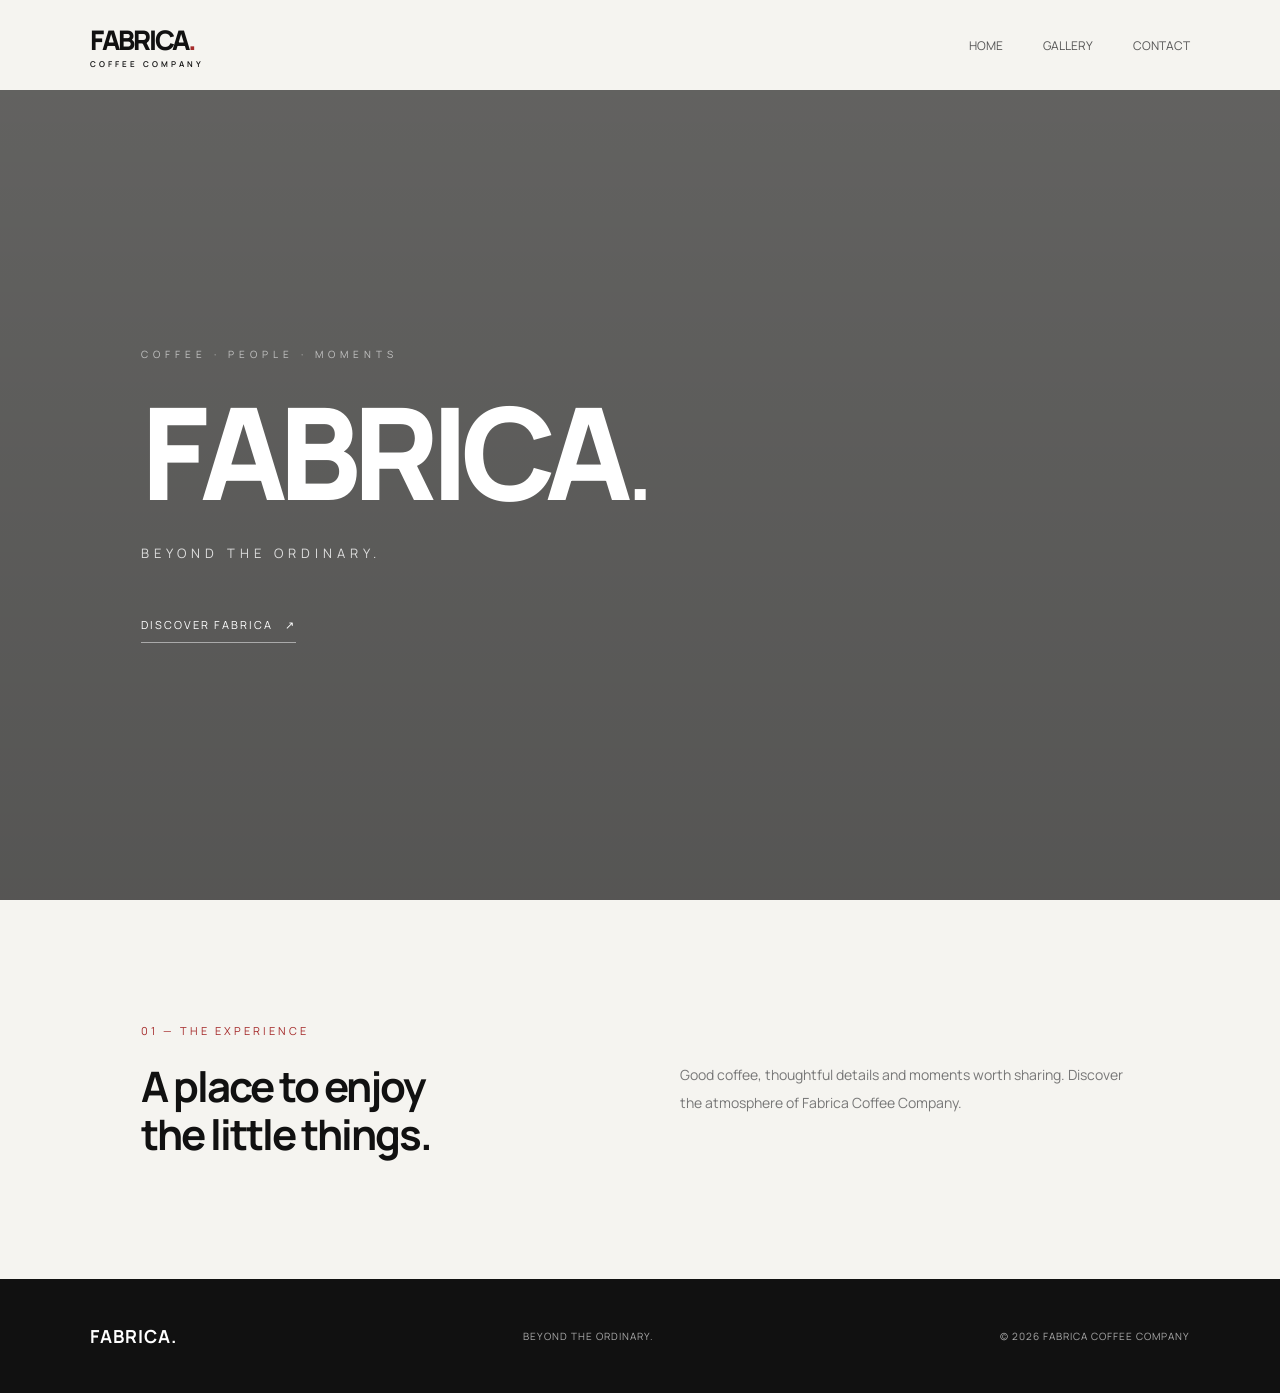
==== index.html @ 021b9669 "Fabrica website redesign" ====
<!DOCTYPE html>
<html lang="tr">
<head>
  <meta charset="UTF-8">
  <meta name="viewport" content="width=device-width, initial-scale=1.0">
  <meta name="description" content="Fabrica Coffee Company">
  <title>Fabrica Coffee Company</title>
  <link rel="preconnect" href="https://fonts.googleapis.com">
  <link href="https://fonts.googleapis.com/css2?family=Manrope:wght@400;500;600;700;800&display=swap" rel="stylesheet">

  <style>
    * { margin:0; padding:0; box-sizing:border-box; }
    html { scroll-behavior:smooth; }
    body {
      background:#f5f4f0;
      color:#111;
      font-family:'Manrope',sans-serif;
    }
    a { text-decoration:none; color:inherit; }

    header {
      height:90px;
      padding:0 7%;
      display:flex;
      align-items:center;
      justify-content:space-between;
      background:#f5f4f0;
    }
    .logo {
      font-size:27px;
      font-weight:800;
      letter-spacing:-2px;
    }
    .logo span { color:#a52b2b; }
    .logo small {
      display:block;
      font-size:8px;
      letter-spacing:3px;
      font-weight:600;
    }
    nav { display:flex; gap:40px; }
    nav a {
      font-size:12px;
      color:#555;
      transition:.3s;
    }
    nav a:hover { color:#a52b2b; }

    .hero {
      min-height:calc(100vh - 90px);
      position:relative;
      display:flex;
      align-items:center;
      padding:0 11%;
      color:white;
      background:
        linear-gradient(rgba(0,0,0,.60),rgba(0,0,0,.65)),
        url('images/hero.jpg') center/cover no-repeat;
    }
    .hero-content { max-width:800px; }
    .eyebrow {
      font-size:10px;
      letter-spacing:5px;
      color:#c4c4c4;
      margin-bottom:30px;
    }
    h1 {
      font-size:clamp(65px,10vw,130px);
      line-height:.95;
      letter-spacing:-8px;
      font-weight:800;
    }
    h1 span { font-weight:400; }
    .slogan {
      margin-top:32px;
      font-size:13px;
      letter-spacing:5px;
      color:#ddd;
    }
    .discover {
      display:inline-block;
      margin-top:55px;
      padding-bottom:10px;
      border-bottom:1px solid #aaa;
      font-size:11px;
      letter-spacing:2px;
      transition:.3s;
    }
    .discover:hover {
      color:#ccc;
      border-color:#a52b2b;
    }

    .intro {
      padding:120px 11%;
      display:grid;
      grid-template-columns:1fr 1fr;
      gap:80px;
      align-items:center;
    }
    .intro h2 {
      font-size:42px;
      letter-spacing:-2px;
      line-height:1.15;
    }
    .intro p {
      color:#777;
      font-size:14px;
      line-height:2;
    }
    .intro .number {
      color:#a52b2b;
      font-size:11px;
      letter-spacing:3px;
      margin-bottom:20px;
    }

    footer {
      padding:45px 7%;
      background:#111;
      color:#aaa;
      display:flex;
      justify-content:space-between;
      align-items:center;
      font-size:10px;
      letter-spacing:1px;
    }
    footer strong { color:white; font-size:18px; }

    @media(max-width:700px) {
      header { height:75px; padding:0 6%; }
      nav { gap:16px; }
      nav a { font-size:10px; }
      .logo { font-size:22px; }
      .hero {
        min-height:calc(100svh - 75px);
        padding:0 7%;
      }
      h1 { font-size:65px; letter-spacing:-5px; }
      .slogan { font-size:10px; letter-spacing:3px; }
      .intro {
        padding:80px 7%;
        grid-template-columns:1fr;
        gap:30px;
      }
      .intro h2 { font-size:34px; }
      footer { gap:20px; flex-wrap:wrap; }
    }
  </style>
</head>

<body>

<header>
  <a href="index.html" class="logo">
    FABRICA<span>.</span>
    <small>COFFEE COMPANY</small>
  </a>

  <nav>
    <a href="index.html">HOME</a>
    <a href="gallery.html">GALLERY</a>
    <a href="contact.html">CONTACT</a>
  </nav>
</header>

<main>
  <section class="hero">
    <div class="hero-content">
      <p class="eyebrow">COFFEE · PEOPLE · MOMENTS</p>

      <h1>
        FABRICA<span>.</span>
      </h1>

      <p class="slogan">BEYOND THE ORDINARY.</p>

      <a href="gallery.html" class="discover">
        DISCOVER FABRICA &nbsp; ↗
      </a>
    </div>
  </section>

  <section class="intro">
    <div>
      <p class="number">01 — THE EXPERIENCE</p>
      <h2>A place to enjoy<br>the little things.</h2>
    </div>

    <p>
      Good coffee, thoughtful details and moments worth sharing.
      Discover the atmosphere of Fabrica Coffee Company.
    </p>
  </section>
</main>

<footer>
  <strong>FABRICA.</strong>
  <span>BEYOND THE ORDINARY.</span>
  <span>© <span id="year"></span> FABRICA COFFEE COMPANY</span>
</footer>

<script>
  document.getElementById('year').textContent =
    new Date().getFullYear();
</script>

</body>
</html>
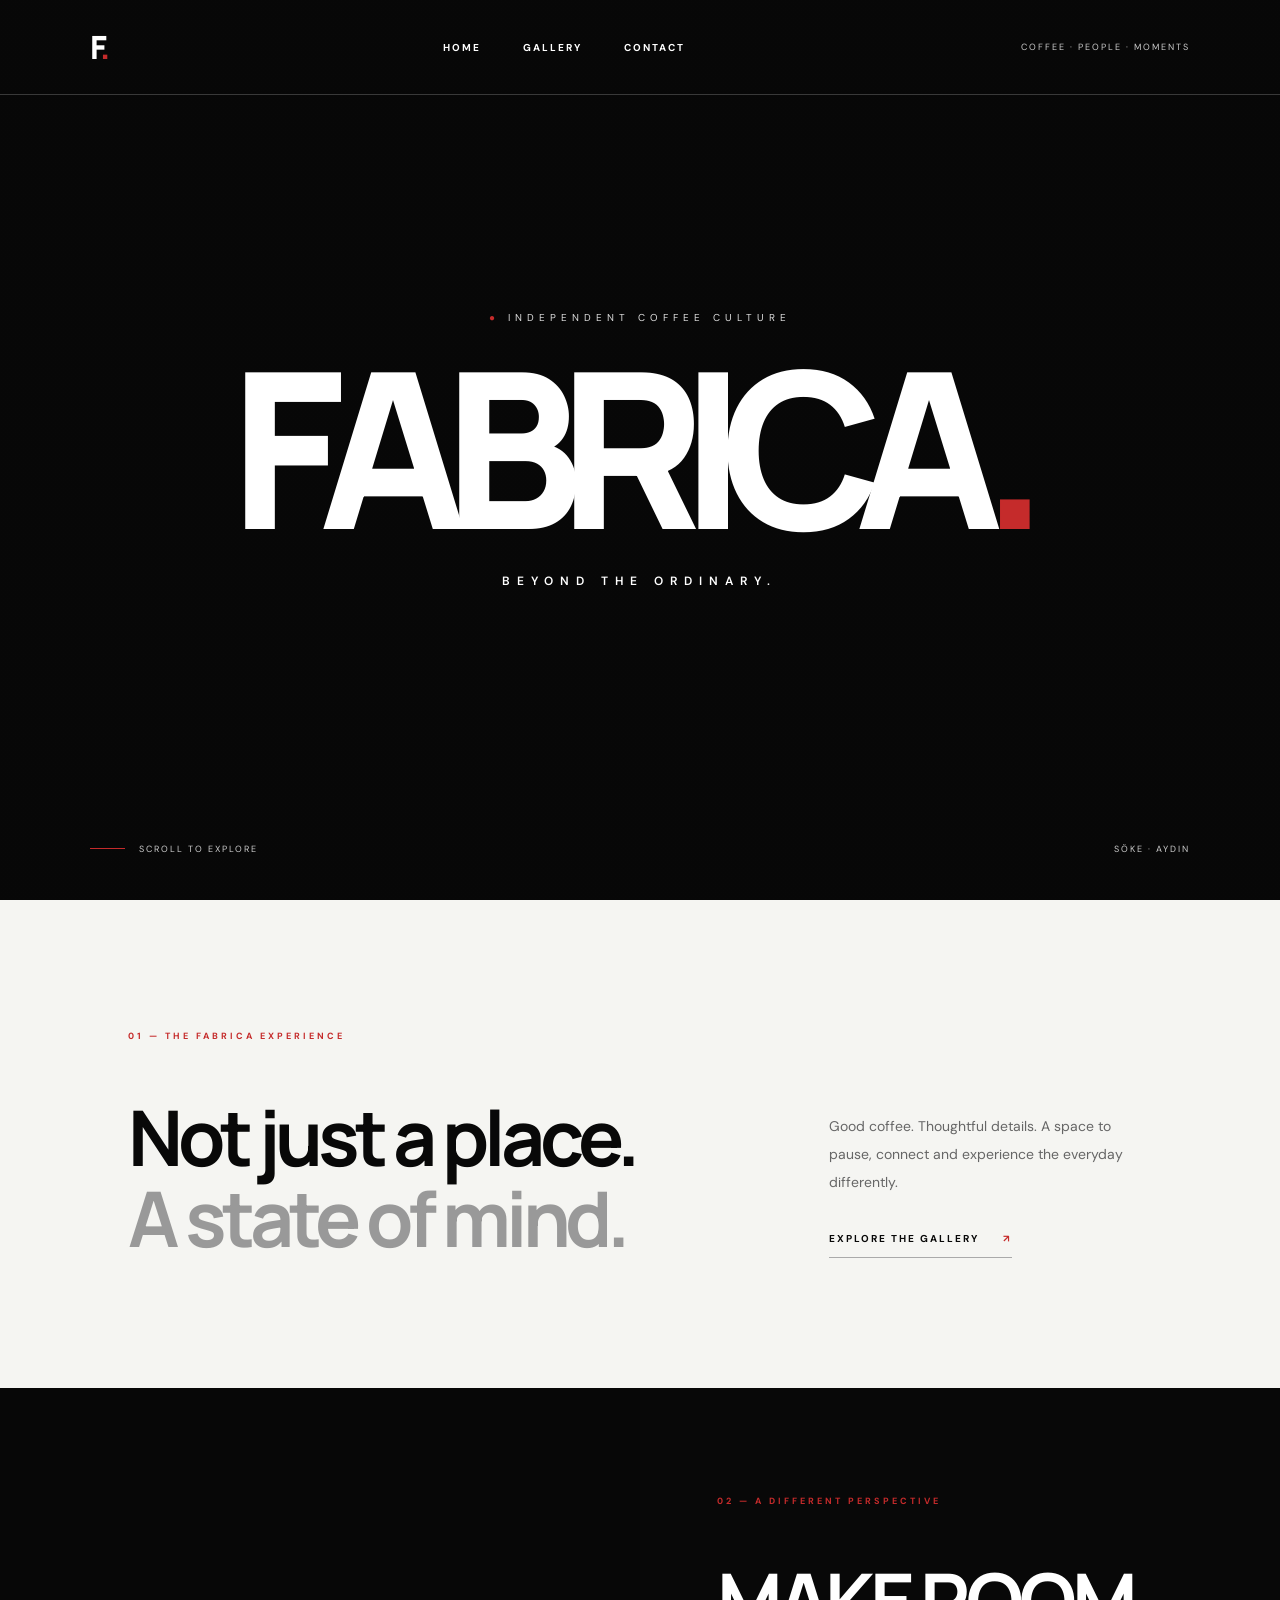
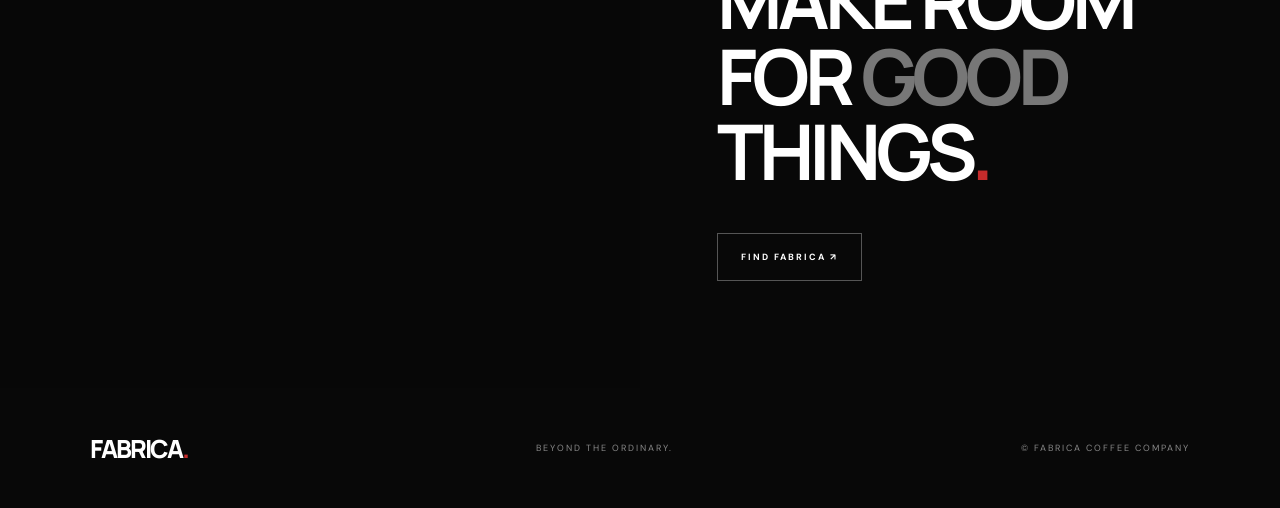
==== commit 8ebc9ffc: "yenilendi" ====
--- a/index.html
+++ b/index.html
@@ -2,209 +2,502 @@
 <!DOCTYPE html>
 <html lang="tr">
 <head>
-  <meta charset="UTF-8">
-  <meta name="viewport" content="width=device-width, initial-scale=1.0">
-  <meta name="description" content="Fabrica Coffee Company">
-  <title>Fabrica Coffee Company</title>
-  <link rel="preconnect" href="https://fonts.googleapis.com">
-  <link href="https://fonts.googleapis.com/css2?family=Manrope:wght@400;500;600;700;800&display=swap" rel="stylesheet">
-
-  <style>
-    * { margin:0; padding:0; box-sizing:border-box; }
-    html { scroll-behavior:smooth; }
-    body {
-      background:#f5f4f0;
-      color:#111;
-      font-family:'Manrope',sans-serif;
-    }
-    a { text-decoration:none; color:inherit; }
-
-    header {
-      height:90px;
-      padding:0 7%;
-      display:flex;
-      align-items:center;
-      justify-content:space-between;
-      background:#f5f4f0;
-    }
-    .logo {
-      font-size:27px;
-      font-weight:800;
-      letter-spacing:-2px;
-    }
-    .logo span { color:#a52b2b; }
-    .logo small {
-      display:block;
-      font-size:8px;
-      letter-spacing:3px;
-      font-weight:600;
-    }
-    nav { display:flex; gap:40px; }
-    nav a {
-      font-size:12px;
-      color:#555;
-      transition:.3s;
-    }
-    nav a:hover { color:#a52b2b; }
-
-    .hero {
-      min-height:calc(100vh - 90px);
-      position:relative;
-      display:flex;
-      align-items:center;
-      padding:0 11%;
-      color:white;
-      background:
-        linear-gradient(rgba(0,0,0,.60),rgba(0,0,0,.65)),
-        url('images/hero.jpg') center/cover no-repeat;
-    }
-    .hero-content { max-width:800px; }
-    .eyebrow {
-      font-size:10px;
-      letter-spacing:5px;
-      color:#c4c4c4;
-      margin-bottom:30px;
-    }
-    h1 {
-      font-size:clamp(65px,10vw,130px);
-      line-height:.95;
-      letter-spacing:-8px;
-      font-weight:800;
-    }
-    h1 span { font-weight:400; }
-    .slogan {
-      margin-top:32px;
-      font-size:13px;
-      letter-spacing:5px;
-      color:#ddd;
-    }
-    .discover {
-      display:inline-block;
-      margin-top:55px;
-      padding-bottom:10px;
-      border-bottom:1px solid #aaa;
-      font-size:11px;
-      letter-spacing:2px;
-      transition:.3s;
-    }
-    .discover:hover {
-      color:#ccc;
-      border-color:#a52b2b;
-    }
-
-    .intro {
-      padding:120px 11%;
-      display:grid;
-      grid-template-columns:1fr 1fr;
-      gap:80px;
-      align-items:center;
-    }
-    .intro h2 {
-      font-size:42px;
-      letter-spacing:-2px;
-      line-height:1.15;
-    }
-    .intro p {
-      color:#777;
-      font-size:14px;
-      line-height:2;
-    }
-    .intro .number {
-      color:#a52b2b;
-      font-size:11px;
-      letter-spacing:3px;
-      margin-bottom:20px;
-    }
-
-    footer {
-      padding:45px 7%;
-      background:#111;
-      color:#aaa;
-      display:flex;
-      justify-content:space-between;
-      align-items:center;
-      font-size:10px;
-      letter-spacing:1px;
-    }
-    footer strong { color:white; font-size:18px; }
-
-    @media(max-width:700px) {
-      header { height:75px; padding:0 6%; }
-      nav { gap:16px; }
-      nav a { font-size:10px; }
-      .logo { font-size:22px; }
-      .hero {
-        min-height:calc(100svh - 75px);
-        padding:0 7%;
-      }
-      h1 { font-size:65px; letter-spacing:-5px; }
-      .slogan { font-size:10px; letter-spacing:3px; }
-      .intro {
-        padding:80px 7%;
-        grid-template-columns:1fr;
-        gap:30px;
-      }
-      .intro h2 { font-size:34px; }
-      footer { gap:20px; flex-wrap:wrap; }
-    }
-  </style>
+<meta charset="UTF-8">
+<meta name="viewport" content="width=device-width, initial-scale=1.0">
+<title>FABRICA — Beyond the Ordinary</title>
+<meta name="description" content="Fabrica Coffee Company. Beyond the Ordinary.">
+<link rel="preconnect" href="https://fonts.googleapis.com">
+<link rel="preconnect" href="https://fonts.gstatic.com" crossorigin>
+<link href="https://fonts.googleapis.com/css2?family=DM+Sans:wght@400;500;600;700&family=Manrope:wght@400;500;600;700;800&display=swap" rel="stylesheet">
+
+<style>
+:root {
+  --black:#080808;
+  --white:#f5f5f2;
+  --red:#c52b2b;
+  --gray:#999;
+}
+
+* {
+  margin:0;
+  padding:0;
+  box-sizing:border-box;
+}
+
+html { scroll-behavior:smooth; }
+
+body {
+  background:var(--white);
+  color:var(--black);
+  font-family:'DM Sans',sans-serif;
+}
+
+a {
+  color:inherit;
+  text-decoration:none;
+}
+
+/* HEADER */
+
+header {
+  position:absolute;
+  top:0;
+  left:0;
+  width:100%;
+  height:95px;
+  padding:0 7%;
+  display:flex;
+  align-items:center;
+  justify-content:space-between;
+  z-index:10;
+  color:white;
+  border-bottom:1px solid rgba(255,255,255,.2);
+}
+
+.logo {
+  font-family:'Manrope',sans-serif;
+  font-size:32px;
+  font-weight:800;
+  letter-spacing:-3px;
+}
+
+.logo span { color:var(--red); }
+
+nav {
+  display:flex;
+  gap:42px;
+}
+
+nav a {
+  font-size:10px;
+  font-weight:700;
+  letter-spacing:2px;
+  transition:.3s;
+}
+
+nav a:hover { color:var(--red); }
+
+.header-right {
+  font-size:9px;
+  letter-spacing:2px;
+  color:#ccc;
+}
+
+/* HERO */
+
+.hero {
+  min-height:100vh;
+  height:850px;
+  position:relative;
+  display:flex;
+  align-items:center;
+  justify-content:center;
+  overflow:hidden;
+  background:#111;
+  color:white;
+}
+
+.hero-bg {
+  position:absolute;
+  inset:0;
+  background:
+    linear-gradient(
+      rgba(0,0,0,.58),
+      rgba(0,0,0,.58)
+    ),
+    url("images/hero.jpg") center/cover no-repeat;
+  transform:scale(1.02);
+  animation:zoom 18s ease-in-out infinite alternate;
+}
+
+@keyframes zoom {
+  from { transform:scale(1.02); }
+  to { transform:scale(1.10); }
+}
+
+.hero-content {
+  position:relative;
+  text-align:center;
+  z-index:2;
+  padding:20px;
+}
+
+.hero-small {
+  font-size:10px;
+  letter-spacing:5px;
+  margin-bottom:30px;
+  color:#ddd;
+}
+
+.hero-small span {
+  color:var(--red);
+}
+
+.hero h1 {
+  font-family:'Manrope',sans-serif;
+  font-size:clamp(75px,17vw,220px);
+  line-height:.85;
+  letter-spacing:-.11em;
+  font-weight:800;
+  padding-right:.11em;
+}
+
+.hero h1 span { color:var(--red); }
+
+.hero-subtitle {
+  font-size:12px;
+  letter-spacing:7px;
+  margin-top:35px;
+  font-weight:600;
+}
+
+.hero-bottom {
+  position:absolute;
+  bottom:45px;
+  left:7%;
+  right:7%;
+  display:flex;
+  justify-content:space-between;
+  font-size:9px;
+  letter-spacing:2px;
+  color:#ccc;
+}
+
+.hero-bottom span:first-child:before {
+  content:"";
+  display:inline-block;
+  width:35px;
+  height:1px;
+  background:var(--red);
+  margin:0 14px 3px 0;
+}
+
+/* INTRO */
+
+.intro {
+  padding:130px 10%;
+}
+
+.section-label {
+  font-size:9px;
+  font-weight:700;
+  letter-spacing:3px;
+  color:var(--red);
+}
+
+.intro-content {
+  display:grid;
+  grid-template-columns:1.3fr .7fr;
+  gap:10%;
+  align-items:end;
+  margin-top:55px;
+}
+
+.intro h2 {
+  font-family:'Manrope',sans-serif;
+  font-size:clamp(40px,6vw,82px);
+  line-height:1.05;
+  letter-spacing:-5px;
+  font-weight:700;
+}
+
+.intro h2 em {
+  color:#999;
+  font-style:normal;
+}
+
+.intro-text p {
+  font-size:14px;
+  line-height:2;
+  color:#666;
+  margin-bottom:30px;
+}
+
+.text-link {
+  display:inline-block;
+  font-size:10px;
+  font-weight:700;
+  letter-spacing:2px;
+  padding-bottom:12px;
+  border-bottom:1px solid #aaa;
+}
+
+.text-link span {
+  color:var(--red);
+  margin-left:20px;
+}
+
+/* FEATURE */
+
+.feature {
+  min-height:600px;
+  display:grid;
+  grid-template-columns:1fr 1fr;
+  background:var(--black);
+  color:white;
+}
+
+.feature-photo {
+  background:
+    linear-gradient(rgba(0,0,0,.1),rgba(0,0,0,.1)),
+    url("images/feature.jpg") center/cover no-repeat;
+  filter:grayscale(100%);
+}
+
+.feature-content {
+  padding:90px 12%;
+  display:flex;
+  flex-direction:column;
+  justify-content:center;
+  align-items:flex-start;
+}
+
+.feature-content h2 {
+  font-family:'Manrope',sans-serif;
+  font-size:clamp(45px,6vw,80px);
+  line-height:.98;
+  letter-spacing:-5px;
+  margin:55px 0 45px;
+}
+
+.feature-content h2 em {
+  color:#777;
+  font-style:normal;
+}
+
+.feature-content h2 span { color:var(--red); }
+
+.outline-link {
+  padding:17px 23px;
+  border:1px solid #555;
+  font-size:9px;
+  font-weight:700;
+  letter-spacing:2px;
+  transition:.3s;
+}
+
+.outline-link:hover {
+  border-color:var(--red);
+}
+
+/* FOOTER */
+
+footer {
+  background:#080808;
+  color:white;
+  min-height:120px;
+  padding:35px 7%;
+  display:flex;
+  justify-content:space-between;
+  align-items:center;
+}
+
+.footer-logo {
+  font-family:'Manrope',sans-serif;
+  font-size:25px;
+  font-weight:800;
+  letter-spacing:-2px;
+}
+
+.footer-logo span { color:var(--red); }
+
+footer p {
+  font-size:9px;
+  letter-spacing:2px;
+  color:#888;
+}
+
+/* MOBILE */
+
+@media(max-width:768px) {
+
+  header {
+    height:75px;
+    padding:0 6%;
+  }
+
+  .logo { font-size:27px; }
+
+  nav { gap:17px; }
+
+  nav a {
+    font-size:8px;
+    letter-spacing:1px;
+  }
+
+  .header-right { display:none; }
+
+  .hero {
+    height:90vh;
+    min-height:600px;
+  }
+
+  .hero h1 {
+    font-size:clamp(65px,18vw,130px);
+  }
+
+  .hero-subtitle {
+    font-size:9px;
+    letter-spacing:4px;
+  }
+
+  .hero-small {
+    font-size:8px;
+    letter-spacing:3px;
+  }
+
+  .hero-bottom {
+    left:6%;
+    right:6%;
+    bottom:30px;
+    font-size:7px;
+  }
+
+  .intro { padding:85px 7%; }
+
+  .intro-content {
+    grid-template-columns:1fr;
+    gap:35px;
+    margin-top:35px;
+  }
+
+  .intro h2 {
+    font-size:53px;
+    letter-spacing:-3px;
+  }
+
+  .feature { grid-template-columns:1fr; }
+
+  .feature-photo { min-height:330px; }
+
+  .feature-content { padding:65px 8%; }
+
+  .feature-content h2 {
+    font-size:58px;
+    margin:40px 0;
+  }
+
+  footer {
+    padding:30px 6%;
+    flex-wrap:wrap;
+    gap:20px;
+  }
+
+  footer p { font-size:7px; }
+}
+
+@media(max-width:400px) {
+  nav { gap:12px; }
+  nav a { font-size:7px; }
+}
+</style>
 </head>
 
 <body>
 
 <header>
-  <a href="index.html" class="logo">
-    FABRICA<span>.</span>
-    <small>COFFEE COMPANY</small>
-  </a>
+  <a href="index.html" class="logo">F<span>.</span></a>
 
   <nav>
     <a href="index.html">HOME</a>
     <a href="gallery.html">GALLERY</a>
     <a href="contact.html">CONTACT</a>
   </nav>
+
+  <div class="header-right">COFFEE · PEOPLE · MOMENTS</div>
 </header>
 
 <main>
+
   <section class="hero">
+
+    <div class="hero-bg"></div>
+
     <div class="hero-content">
-      <p class="eyebrow">COFFEE · PEOPLE · MOMENTS</p>
-
-      <h1>
-        FABRICA<span>.</span>
-      </h1>
-
-      <p class="slogan">BEYOND THE ORDINARY.</p>
-
-      <a href="gallery.html" class="discover">
-        DISCOVER FABRICA &nbsp; ↗
+      <div class="hero-small">
+        <span>●</span> INDEPENDENT COFFEE CULTURE
+      </div>
+
+      <h1>FABRICA<span>.</span></h1>
+
+      <div class="hero-subtitle">
+        BEYOND THE ORDINARY.
+      </div>
+    </div>
+
+    <div class="hero-bottom">
+      <span>SCROLL TO EXPLORE</span>
+      <span>SÖKE · AYDIN</span>
+    </div>
+
+  </section>
+
+  <section class="intro">
+
+    <div class="section-label">
+      01 — THE FABRICA EXPERIENCE
+    </div>
+
+    <div class="intro-content">
+
+      <h2>
+        Not just a place.<br>
+        <em>A state of mind.</em>
+      </h2>
+
+      <div class="intro-text">
+        <p>
+          Good coffee. Thoughtful details.
+          A space to pause, connect and
+          experience the everyday differently.
+        </p>
+
+        <a href="gallery.html" class="text-link">
+          EXPLORE THE GALLERY <span>↗</span>
+        </a>
+      </div>
+
+    </div>
+
+  </section>
+
+  <section class="feature">
+
+    <div class="feature-photo"></div>
+
+    <div class="feature-content">
+
+      <div class="section-label">
+        02 — A DIFFERENT PERSPECTIVE
+      </div>
+
+      <h2>
+        MAKE ROOM<br>
+        FOR <em>GOOD</em><br>
+        THINGS<span>.</span>
+      </h2>
+
+      <a href="contact.html" class="outline-link">
+        FIND FABRICA ↗
       </a>
+
     </div>
+
   </section>
 
-  <section class="intro">
-    <div>
-      <p class="number">01 — THE EXPERIENCE</p>
-      <h2>A place to enjoy<br>the little things.</h2>
-    </div>
-
-    <p>
-      Good coffee, thoughtful details and moments worth sharing.
-      Discover the atmosphere of Fabrica Coffee Company.
-    </p>
-  </section>
 </main>
 
 <footer>
-  <strong>FABRICA.</strong>
-  <span>BEYOND THE ORDINARY.</span>
-  <span>© <span id="year"></span> FABRICA COFFEE COMPANY</span>
+
+  <a href="index.html" class="footer-logo">
+    FABRICA<span>.</span>
+  </a>
+
+  <p>BEYOND THE ORDINARY.</p>
+
+  <p>© FABRICA COFFEE COMPANY</p>
+
 </footer>
-
-<script>
-  document.getElementById('year').textContent =
-    new Date().getFullYear();
-</script>
 
 </body>
 </html>
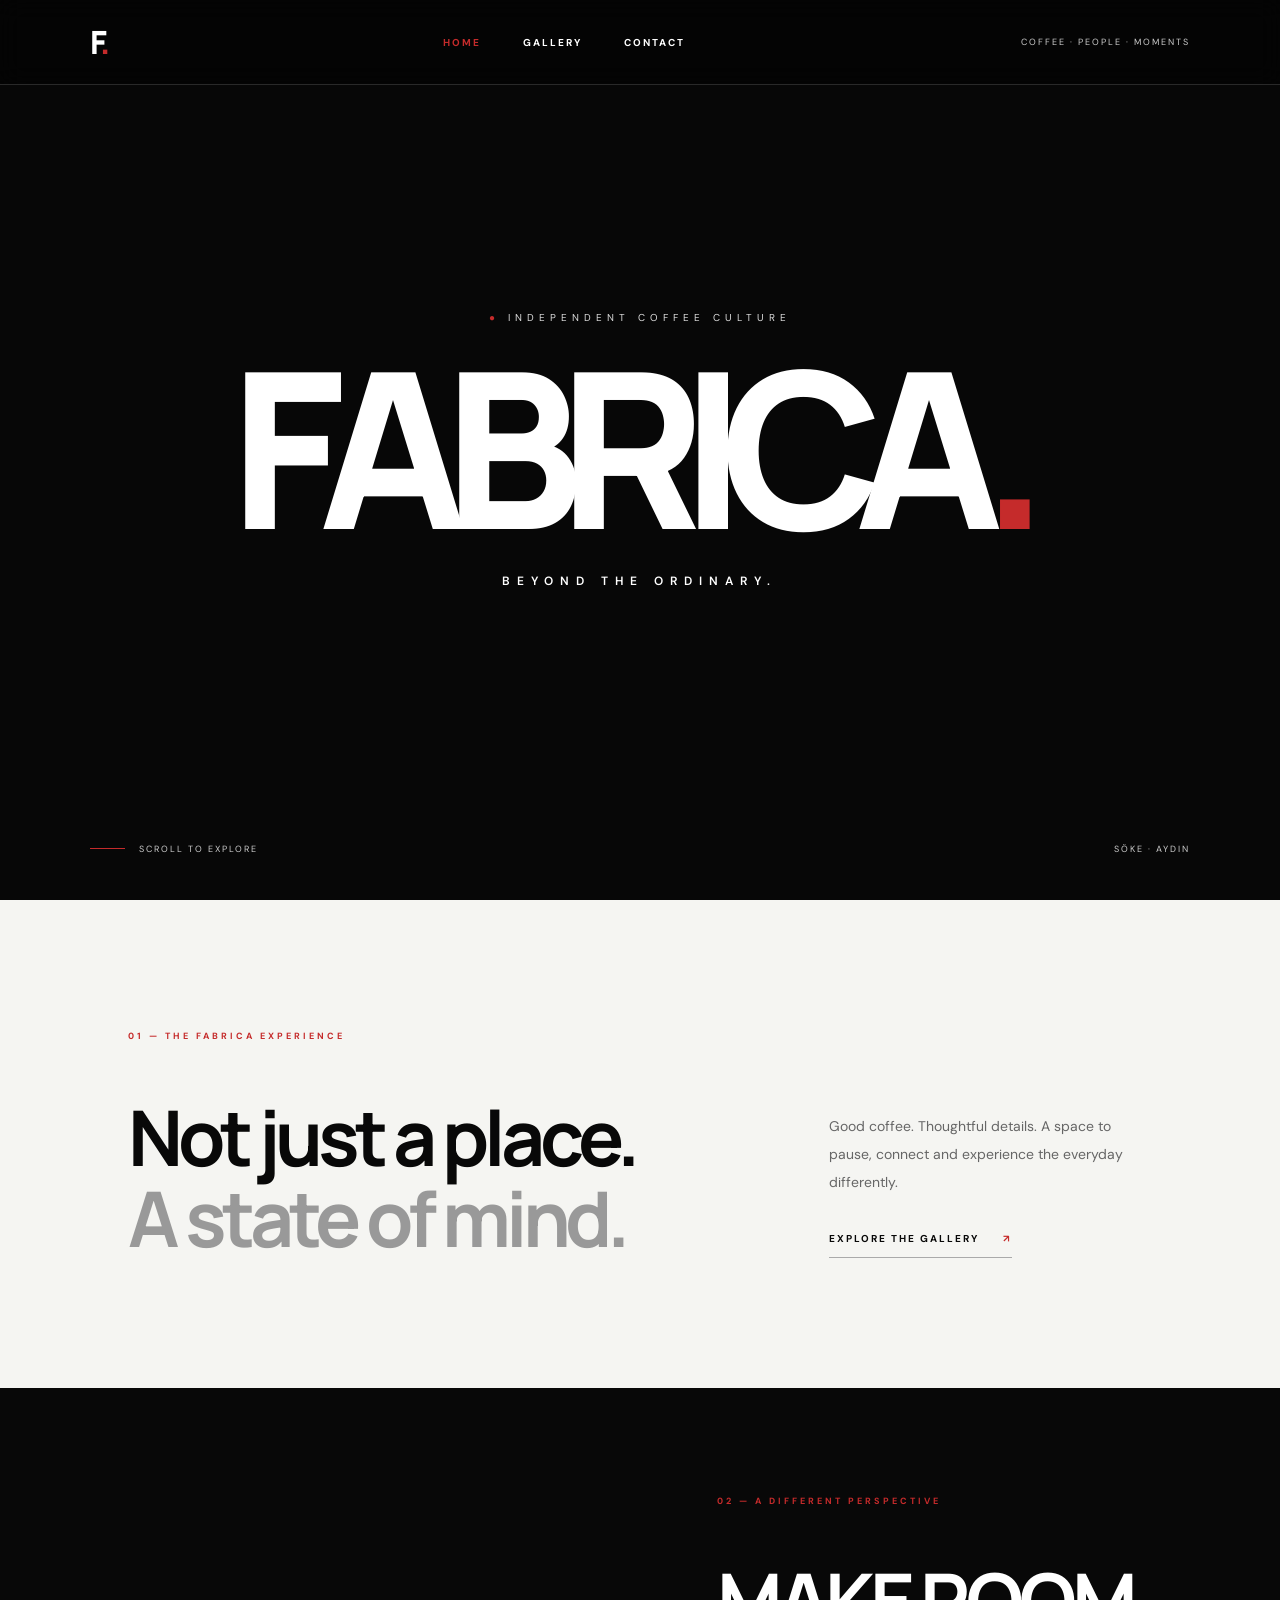
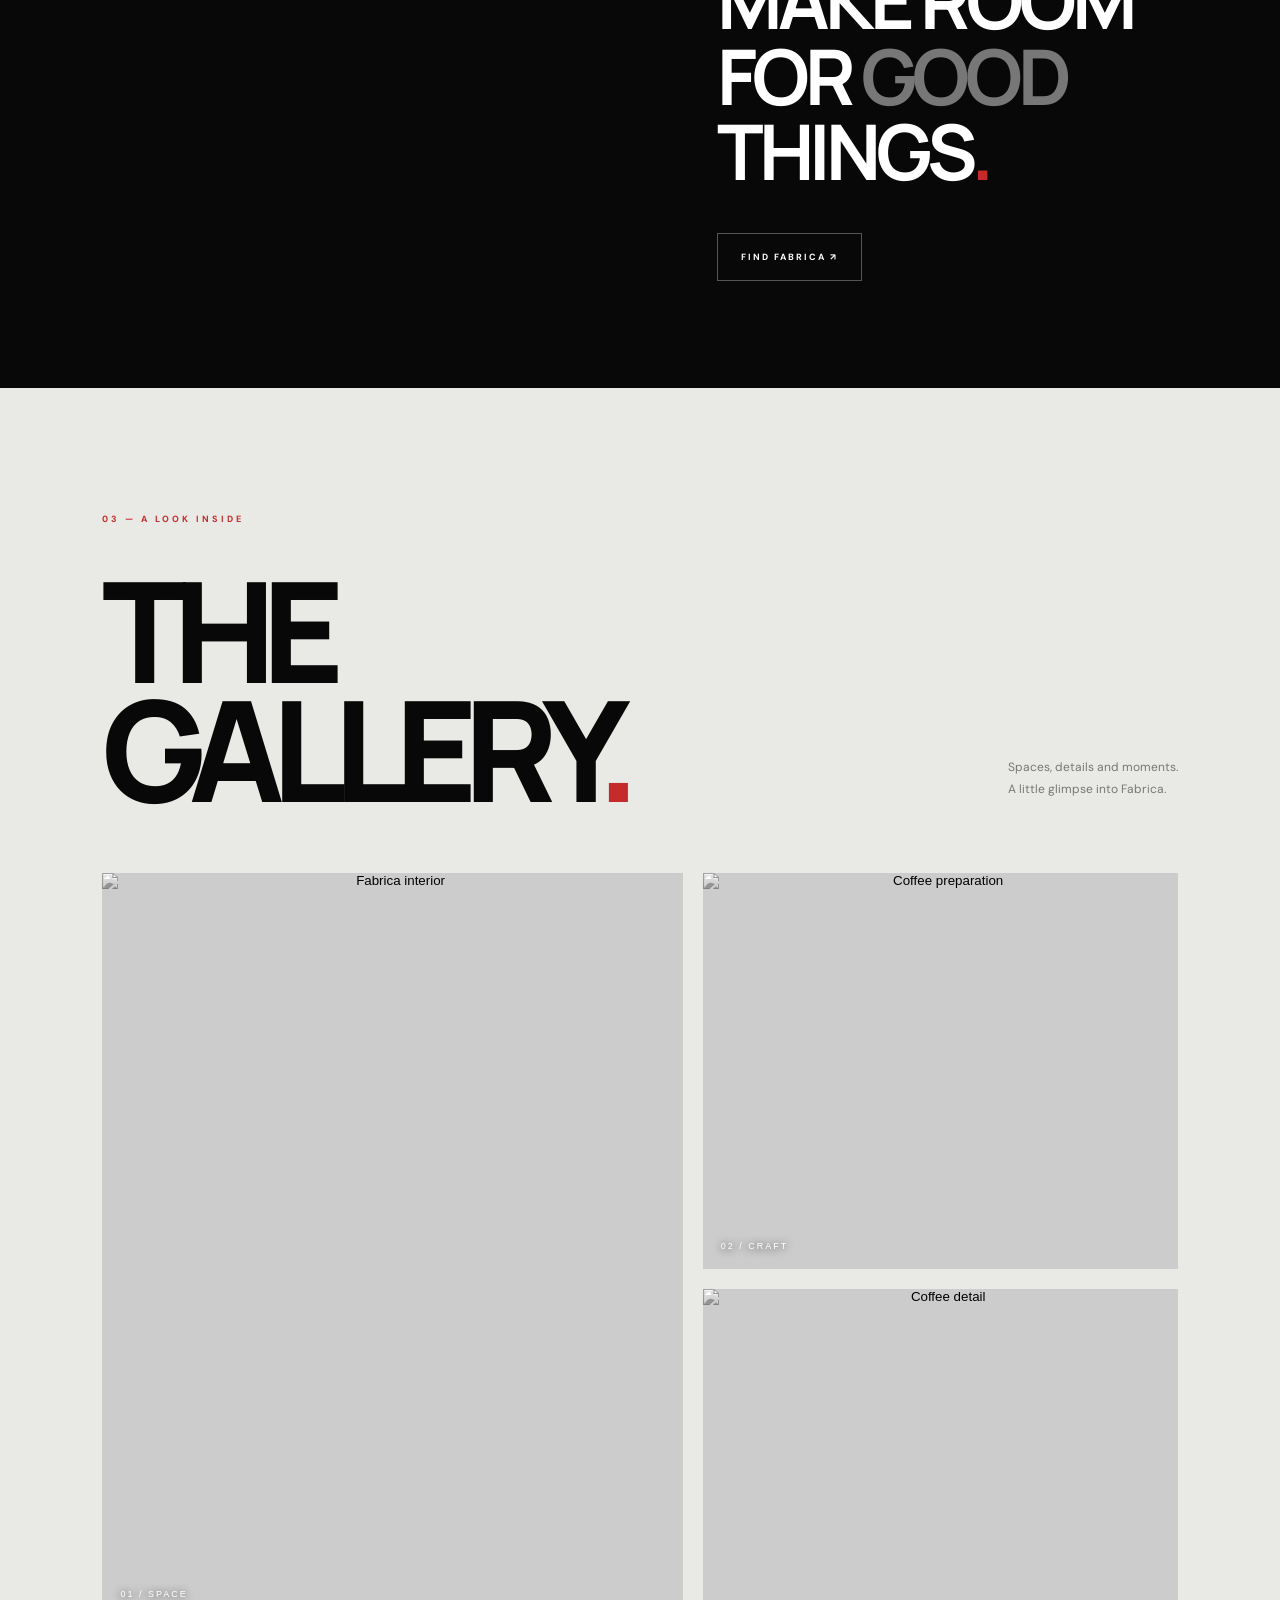
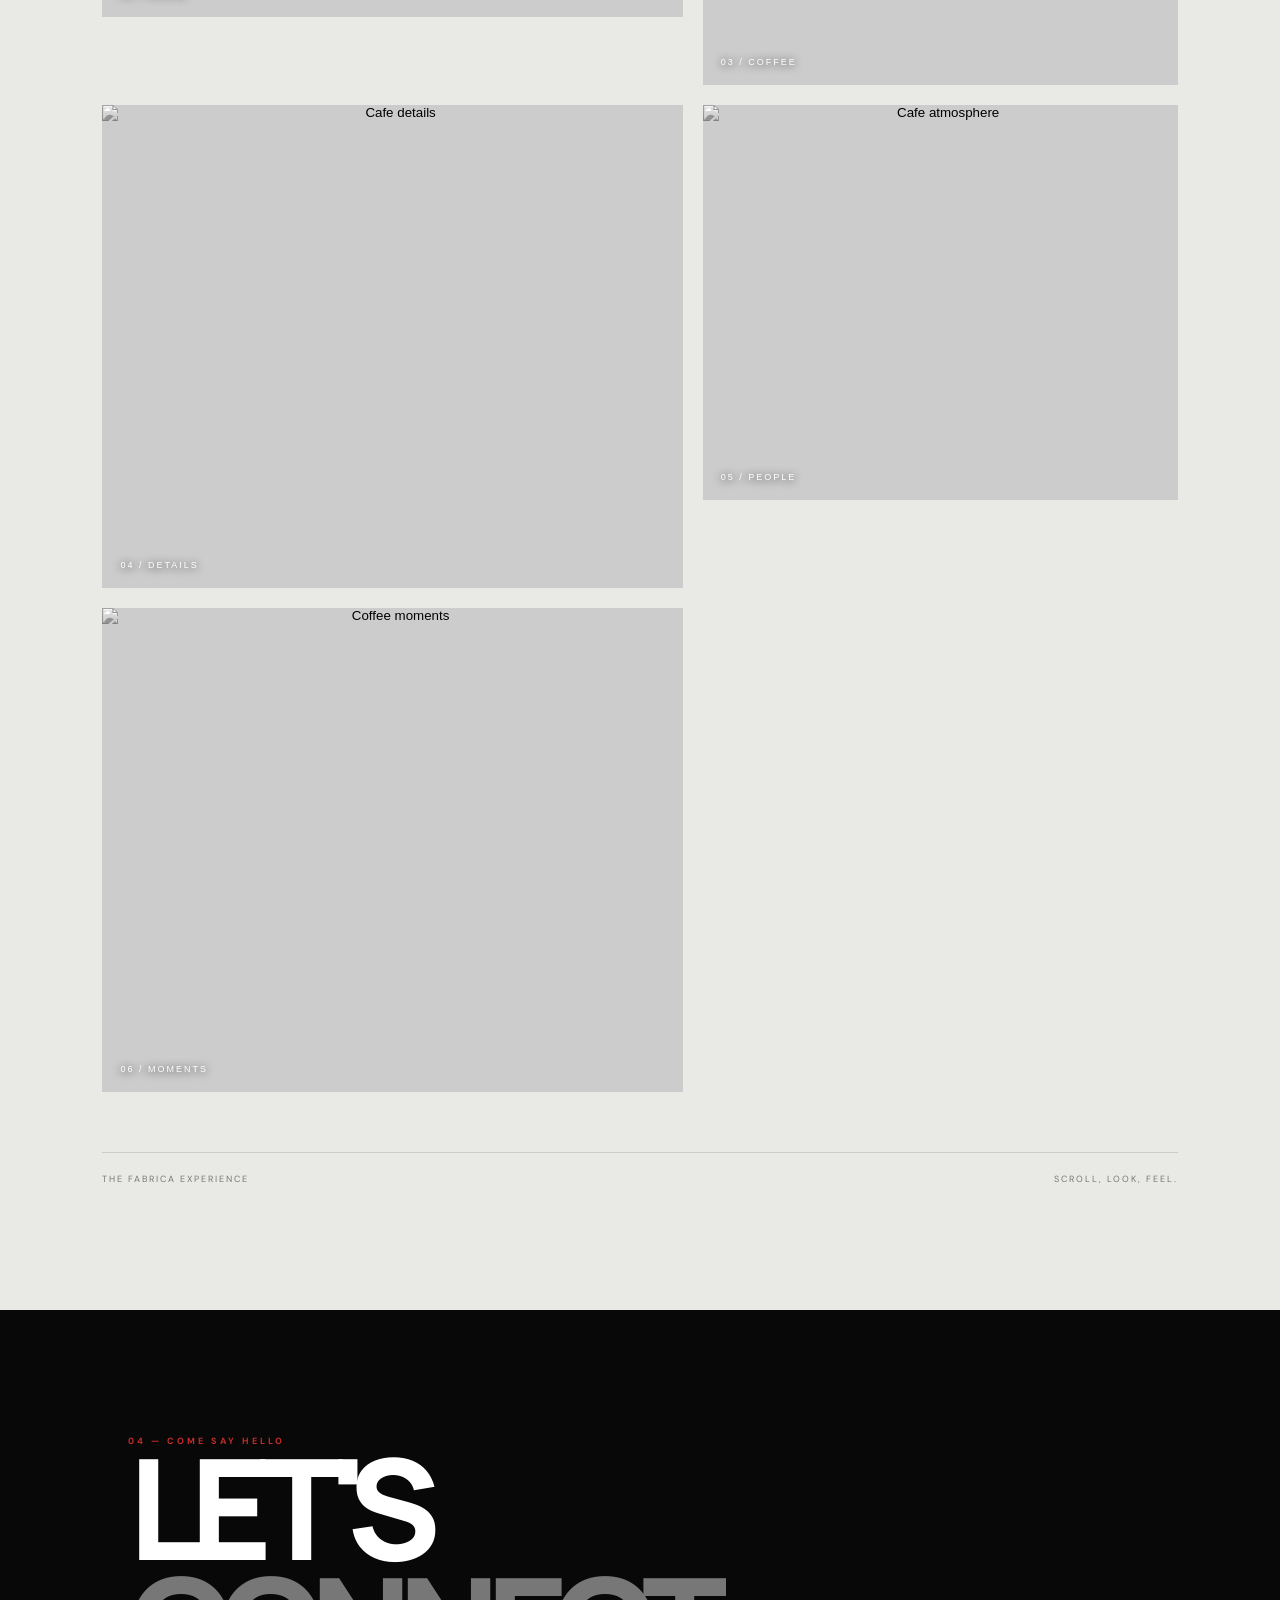
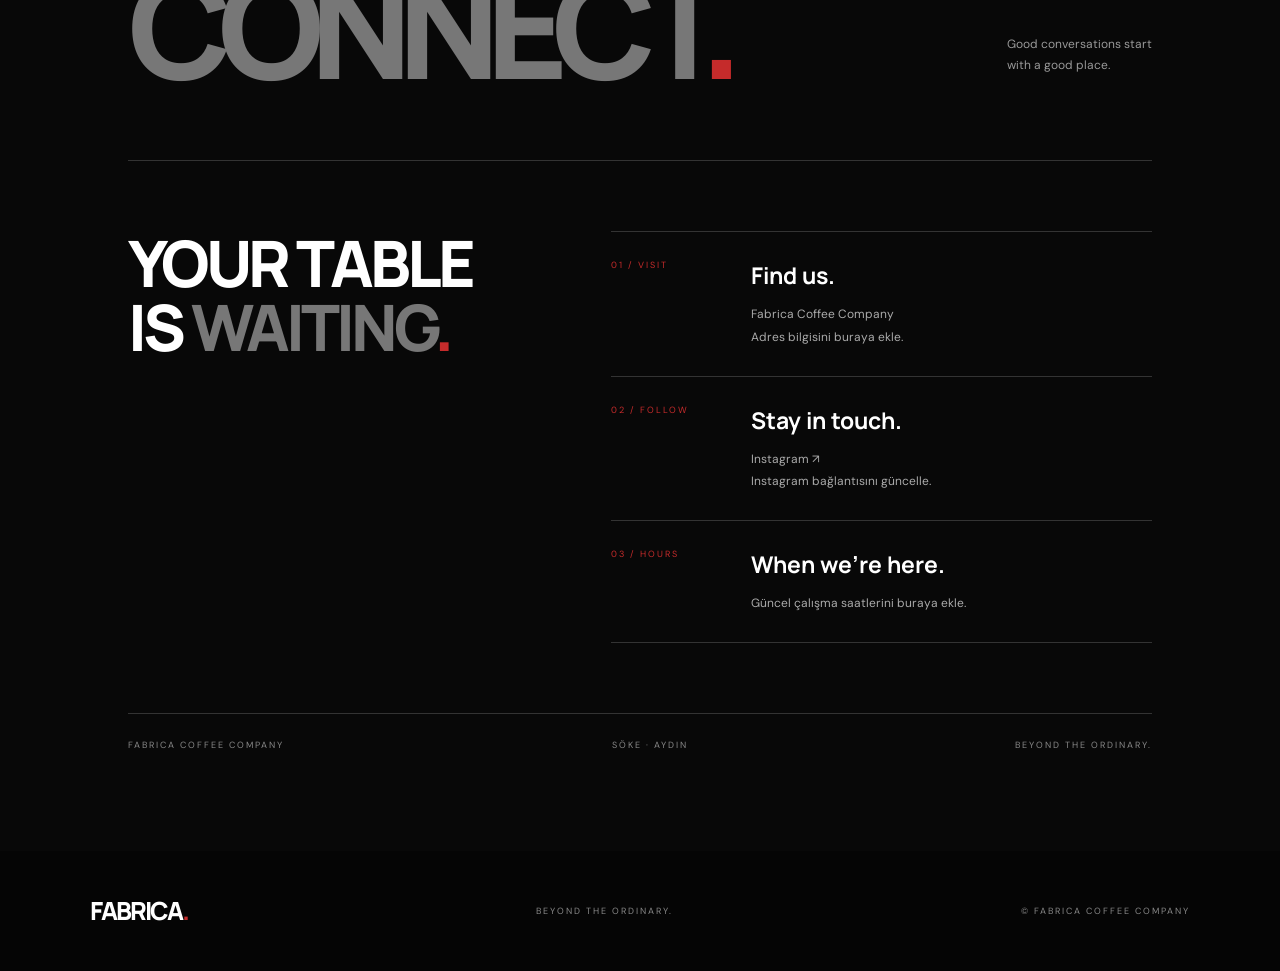
==== commit 5312e41b: "yenilendi" ====
--- a/index.html
+++ b/index.html
@@ -5,7 +5,6 @@
 <meta charset="UTF-8">
 <meta name="viewport" content="width=device-width, initial-scale=1.0">
 <title>FABRICA — Beyond the Ordinary</title>
-<meta name="description" content="Fabrica Coffee Company. Beyond the Ordinary.">
 <link rel="preconnect" href="https://fonts.googleapis.com">
 <link rel="preconnect" href="https://fonts.gstatic.com" crossorigin>
 <link href="https://fonts.googleapis.com/css2?family=DM+Sans:wght@400;500;600;700&family=Manrope:wght@400;500;600;700;800&display=swap" rel="stylesheet">
@@ -24,7 +23,10 @@
   box-sizing:border-box;
 }
 
-html { scroll-behavior:smooth; }
+html {
+  scroll-behavior:smooth;
+  scroll-padding-top:90px;
+}
 
 body {
   background:var(--white);
@@ -40,18 +42,20 @@
 /* HEADER */
 
 header {
-  position:absolute;
+  position:fixed;
   top:0;
   left:0;
   width:100%;
-  height:95px;
+  height:85px;
   padding:0 7%;
   display:flex;
   align-items:center;
   justify-content:space-between;
-  z-index:10;
+  z-index:100;
   color:white;
-  border-bottom:1px solid rgba(255,255,255,.2);
+  background:rgba(0,0,0,.35);
+  backdrop-filter:blur(12px);
+  border-bottom:1px solid rgba(255,255,255,.15);
 }
 
 .logo {
@@ -61,7 +65,7 @@
   letter-spacing:-3px;
 }
 
-.logo span { color:var(--red); }
+.logo span {color:var(--red);}
 
 nav {
   display:flex;
@@ -75,7 +79,10 @@
   transition:.3s;
 }
 
-nav a:hover { color:var(--red); }
+nav a:hover,
+nav a.active {
+  color:var(--red);
+}
 
 .header-right {
   font-size:9px;
@@ -101,18 +108,14 @@
   position:absolute;
   inset:0;
   background:
-    linear-gradient(
-      rgba(0,0,0,.58),
-      rgba(0,0,0,.58)
-    ),
+    linear-gradient(rgba(0,0,0,.60),rgba(0,0,0,.60)),
     url("images/hero.jpg") center/cover no-repeat;
-  transform:scale(1.02);
   animation:zoom 18s ease-in-out infinite alternate;
 }
 
 @keyframes zoom {
-  from { transform:scale(1.02); }
-  to { transform:scale(1.10); }
+  from {transform:scale(1.02);}
+  to {transform:scale(1.10);}
 }
 
 .hero-content {
@@ -129,9 +132,7 @@
   color:#ddd;
 }
 
-.hero-small span {
-  color:var(--red);
-}
+.hero-small span {color:var(--red);}
 
 .hero h1 {
   font-family:'Manrope',sans-serif;
@@ -142,7 +143,7 @@
   padding-right:.11em;
 }
 
-.hero h1 span { color:var(--red); }
+.hero h1 span {color:var(--red);}
 
 .hero-subtitle {
   font-size:12px;
@@ -238,9 +239,7 @@
 }
 
 .feature-photo {
-  background:
-    linear-gradient(rgba(0,0,0,.1),rgba(0,0,0,.1)),
-    url("images/feature.jpg") center/cover no-repeat;
+  background:url("images/feature.jpg") center/cover no-repeat;
   filter:grayscale(100%);
 }
 
@@ -265,7 +264,7 @@
   font-style:normal;
 }
 
-.feature-content h2 span { color:var(--red); }
+.feature-content h2 span {color:var(--red);}
 
 .outline-link {
   padding:17px 23px;
@@ -276,14 +275,225 @@
   transition:.3s;
 }
 
-.outline-link:hover {
-  border-color:var(--red);
+.outline-link:hover {border-color:var(--red);}
+
+/* GALLERY */
+
+.gallery {
+  padding:125px 8%;
+  background:#e9e9e5;
+}
+
+.gallery-heading {
+  display:flex;
+  justify-content:space-between;
+  align-items:flex-end;
+  margin:45px 0 65px;
+}
+
+.gallery-heading h2 {
+  font:800 clamp(65px,11vw,140px)/.85 'Manrope',sans-serif;
+  letter-spacing:-.1em;
+}
+
+.gallery-heading h2 span {color:var(--red);}
+
+.gallery-heading p {
+  font-size:12px;
+  line-height:1.8;
+  color:#777;
+  margin-bottom:8px;
+}
+
+.gallery-grid {
+  display:grid;
+  grid-template-columns:1.1fr .9fr;
+  gap:20px;
+  align-items:start;
+}
+
+.gallery-item {
+  position:relative;
+  border:0;
+  padding:0;
+  background:#ccc;
+  overflow:hidden;
+  cursor:pointer;
+  aspect-ratio:1.2/1;
+}
+
+.gallery-item.tall {
+  grid-row:span 2;
+  aspect-ratio:.78/1;
+}
+
+.gallery-item img {
+  width:100%;
+  height:100%;
+  display:block;
+  object-fit:cover;
+  filter:grayscale(100%);
+  transition:.6s;
+}
+
+.gallery-item:hover img {
+  transform:scale(1.05);
+  filter:grayscale(35%);
+}
+
+.photo-label {
+  position:absolute;
+  bottom:18px;
+  left:18px;
+  color:white;
+  font-size:9px;
+  letter-spacing:2px;
+  text-shadow:0 1px 8px black;
+}
+
+.gallery-footer {
+  display:flex;
+  justify-content:space-between;
+  border-top:1px solid #ccc;
+  margin-top:60px;
+  padding-top:20px;
+  font-size:9px;
+  letter-spacing:2px;
+  color:#777;
+}
+
+/* LIGHTBOX */
+
+.lightbox {
+  display:none;
+  position:fixed;
+  inset:0;
+  z-index:200;
+  background:rgba(0,0,0,.95);
+  align-items:center;
+  justify-content:center;
+  padding:5%;
+}
+
+.lightbox.open {display:flex;}
+
+.lightbox img {
+  max-width:90%;
+  max-height:85vh;
+  object-fit:contain;
+}
+
+.lightbox-close {
+  position:absolute;
+  top:20px;
+  right:35px;
+  border:0;
+  background:none;
+  color:white;
+  font-size:45px;
+  cursor:pointer;
+}
+
+/* CONTACT */
+
+.contact {
+  background:#080808;
+  color:white;
+  padding:125px 10% 100px;
+}
+
+.contact-heading {
+  display:flex;
+  justify-content:space-between;
+  align-items:flex-end;
+  padding-bottom:75px;
+  border-bottom:1px solid #333;
+}
+
+.contact-heading h2 {
+  font:800 clamp(65px,11vw,140px)/.85 'Manrope',sans-serif;
+  letter-spacing:-.1em;
+}
+
+.contact-heading h2 em {
+  font-style:normal;
+  color:#777;
+}
+
+.contact-heading h2 span {color:var(--red);}
+
+.contact-heading p {
+  color:#999;
+  font-size:12px;
+  line-height:1.8;
+  margin-bottom:8px;
+}
+
+.contact-content {
+  display:grid;
+  grid-template-columns:.8fr 1.2fr;
+  gap:12%;
+  padding:70px 0;
+}
+
+.contact-message {
+  font:800 clamp(35px,5vw,65px)/1 'Manrope',sans-serif;
+  letter-spacing:-4px;
+}
+
+.contact-message em {
+  color:#777;
+  font-style:normal;
+}
+
+.contact-message span {color:var(--red);}
+
+.contact-details {
+  border-top:1px solid #333;
+}
+
+.contact-row {
+  display:grid;
+  grid-template-columns:120px 1fr;
+  gap:20px;
+  padding:27px 0;
+  border-bottom:1px solid #333;
+}
+
+.contact-label {
+  color:var(--red);
+  font-size:9px;
+  letter-spacing:2px;
+}
+
+.contact-row h3 {
+  font:700 23px 'Manrope',sans-serif;
+  margin-bottom:12px;
+}
+
+.contact-row p,
+.contact-row a {
+  color:#aaa;
+  font-size:12px;
+  line-height:1.9;
+}
+
+.contact-row a:hover {color:white;}
+
+.contact-bottom {
+  display:flex;
+  justify-content:space-between;
+  border-top:1px solid #333;
+  padding-top:25px;
+  color:#888;
+  font-size:9px;
+  letter-spacing:2px;
 }
 
 /* FOOTER */
 
 footer {
-  background:#080808;
+  background:#050505;
   color:white;
   min-height:120px;
   padding:35px 7%;
@@ -293,13 +503,11 @@
 }
 
 .footer-logo {
-  font-family:'Manrope',sans-serif;
-  font-size:25px;
-  font-weight:800;
+  font:800 25px 'Manrope',sans-serif;
   letter-spacing:-2px;
 }
 
-.footer-logo span { color:var(--red); }
+.footer-logo span {color:var(--red);}
 
 footer p {
   font-size:9px;
@@ -310,41 +518,20 @@
 /* MOBILE */
 
 @media(max-width:768px) {
-
   header {
     height:75px;
     padding:0 6%;
   }
 
-  .logo { font-size:27px; }
-
-  nav { gap:17px; }
-
-  nav a {
-    font-size:8px;
-    letter-spacing:1px;
-  }
-
-  .header-right { display:none; }
-
-  .hero {
-    height:90vh;
-    min-height:600px;
-  }
-
-  .hero h1 {
-    font-size:clamp(65px,18vw,130px);
-  }
-
-  .hero-subtitle {
-    font-size:9px;
-    letter-spacing:4px;
-  }
-
-  .hero-small {
-    font-size:8px;
-    letter-spacing:3px;
-  }
+  .logo {font-size:27px;}
+  nav {gap:17px;}
+  nav a {font-size:8px;letter-spacing:1px;}
+  .header-right {display:none;}
+
+  .hero {height:90vh;min-height:600px;}
+  .hero h1 {font-size:clamp(65px,18vw,130px);}
+  .hero-subtitle {font-size:9px;letter-spacing:4px;}
+  .hero-small {font-size:8px;letter-spacing:3px;}
 
   .hero-bottom {
     left:6%;
@@ -353,28 +540,51 @@
     font-size:7px;
   }
 
-  .intro { padding:85px 7%; }
-
+  .intro {padding:85px 7%;}
   .intro-content {
     grid-template-columns:1fr;
     gap:35px;
     margin-top:35px;
   }
 
-  .intro h2 {
-    font-size:53px;
-    letter-spacing:-3px;
-  }
-
-  .feature { grid-template-columns:1fr; }
-
-  .feature-photo { min-height:330px; }
-
-  .feature-content { padding:65px 8%; }
-
-  .feature-content h2 {
-    font-size:58px;
-    margin:40px 0;
+  .intro h2 {font-size:53px;letter-spacing:-3px;}
+
+  .feature {grid-template-columns:1fr;}
+  .feature-photo {min-height:330px;}
+  .feature-content {padding:65px 8%;}
+  .feature-content h2 {font-size:58px;margin:40px 0;}
+
+  .gallery {padding:85px 6%;}
+  .gallery-heading {
+    display:block;
+    margin:35px 0 40px;
+  }
+  .gallery-heading p {margin-top:25px;}
+  .gallery-grid {gap:10px;}
+  .gallery-item.tall {aspect-ratio:.75/1;}
+  .gallery-item {aspect-ratio:1/1;}
+  .gallery-footer {font-size:7px;}
+
+  .contact {padding:85px 7% 65px;}
+  .contact-heading {
+    display:block;
+    padding-bottom:45px;
+  }
+  .contact-heading p {margin-top:25px;}
+  .contact-content {
+    grid-template-columns:1fr;
+    gap:45px;
+    padding:45px 0;
+  }
+  .contact-message {font-size:52px;}
+  .contact-row {
+    grid-template-columns:85px 1fr;
+    gap:10px;
+  }
+  .contact-bottom {
+    flex-wrap:wrap;
+    gap:15px;
+    font-size:7px;
   }
 
   footer {
@@ -382,13 +592,12 @@
     flex-wrap:wrap;
     gap:20px;
   }
-
-  footer p { font-size:7px; }
+  footer p {font-size:7px;}
 }
 
 @media(max-width:400px) {
-  nav { gap:12px; }
-  nav a { font-size:7px; }
+  nav {gap:12px;}
+  nav a {font-size:7px;}
 }
 </style>
 </head>
@@ -396,12 +605,12 @@
 <body>
 
 <header>
-  <a href="index.html" class="logo">F<span>.</span></a>
+  <a href="#home" class="logo">F<span>.</span></a>
 
   <nav>
-    <a href="index.html">HOME</a>
-    <a href="gallery.html">GALLERY</a>
-    <a href="contact.html">CONTACT</a>
+    <a href="#home" class="active">HOME</a>
+    <a href="#gallery">GALLERY</a>
+    <a href="#contact">CONTACT</a>
   </nav>
 
   <div class="header-right">COFFEE · PEOPLE · MOMENTS</div>
@@ -409,95 +618,239 @@
 
 <main>
 
-  <section class="hero">
-
-    <div class="hero-bg"></div>
-
-    <div class="hero-content">
-      <div class="hero-small">
-        <span>●</span> INDEPENDENT COFFEE CULTURE
+<!-- HOME -->
+
+<section class="hero" id="home">
+  <div class="hero-bg"></div>
+
+  <div class="hero-content">
+    <div class="hero-small">
+      <span>●</span> INDEPENDENT COFFEE CULTURE
+    </div>
+
+    <h1>FABRICA<span>.</span></h1>
+
+    <div class="hero-subtitle">BEYOND THE ORDINARY.</div>
+  </div>
+
+  <div class="hero-bottom">
+    <span>SCROLL TO EXPLORE</span>
+    <span>SÖKE · AYDIN</span>
+  </div>
+</section>
+
+<section class="intro">
+  <div class="section-label">01 — THE FABRICA EXPERIENCE</div>
+
+  <div class="intro-content">
+    <h2>
+      Not just a place.<br>
+      <em>A state of mind.</em>
+    </h2>
+
+    <div class="intro-text">
+      <p>
+        Good coffee. Thoughtful details.
+        A space to pause, connect and
+        experience the everyday differently.
+      </p>
+
+      <a href="#gallery" class="text-link">
+        EXPLORE THE GALLERY <span>↗</span>
+      </a>
+    </div>
+  </div>
+</section>
+
+<section class="feature">
+  <div class="feature-photo"></div>
+
+  <div class="feature-content">
+    <div class="section-label">02 — A DIFFERENT PERSPECTIVE</div>
+
+    <h2>
+      MAKE ROOM<br>
+      FOR <em>GOOD</em><br>
+      THINGS<span>.</span>
+    </h2>
+
+    <a href="#contact" class="outline-link">FIND FABRICA ↗</a>
+  </div>
+</section>
+
+<!-- GALLERY -->
+
+<section class="gallery" id="gallery">
+
+  <div class="section-label">03 — A LOOK INSIDE</div>
+
+  <div class="gallery-heading">
+    <h2>THE<br>GALLERY<span>.</span></h2>
+    <p>
+      Spaces, details and moments.<br>
+      A little glimpse into Fabrica.
+    </p>
+  </div>
+
+  <div class="gallery-grid">
+
+    <button class="gallery-item tall" onclick="openPhoto(this)">
+      <img src="images/gallery-01.jpg" alt="Fabrica interior">
+      <span class="photo-label">01 / SPACE</span>
+    </button>
+
+    <button class="gallery-item" onclick="openPhoto(this)">
+      <img src="images/gallery-02.jpg" alt="Coffee preparation">
+      <span class="photo-label">02 / CRAFT</span>
+    </button>
+
+    <button class="gallery-item" onclick="openPhoto(this)">
+      <img src="images/gallery-03.jpg" alt="Coffee detail">
+      <span class="photo-label">03 / COFFEE</span>
+    </button>
+
+    <button class="gallery-item" onclick="openPhoto(this)">
+      <img src="images/gallery-04.jpg" alt="Cafe details">
+      <span class="photo-label">04 / DETAILS</span>
+    </button>
+
+    <button class="gallery-item" onclick="openPhoto(this)">
+      <img src="images/gallery-05.jpg" alt="Cafe atmosphere">
+      <span class="photo-label">05 / PEOPLE</span>
+    </button>
+
+    <button class="gallery-item" onclick="openPhoto(this)">
+      <img src="images/gallery-06.jpg" alt="Coffee moments">
+      <span class="photo-label">06 / MOMENTS</span>
+    </button>
+
+  </div>
+
+  <div class="gallery-footer">
+    <span>THE FABRICA EXPERIENCE</span>
+    <span>SCROLL, LOOK, FEEL.</span>
+  </div>
+
+</section>
+
+<!-- CONTACT -->
+
+<section class="contact" id="contact">
+
+  <div class="section-label">04 — COME SAY HELLO</div>
+
+  <div class="contact-heading">
+    <h2>LET'S<br><em>CONNECT</em><span>.</span></h2>
+
+    <p>
+      Good conversations start<br>
+      with a good place.
+    </p>
+  </div>
+
+  <div class="contact-content">
+
+    <div class="contact-message">
+      YOUR TABLE<br>
+      IS <em>WAITING</em><span>.</span>
+    </div>
+
+    <div class="contact-details">
+
+      <div class="contact-row">
+        <div class="contact-label">01 / VISIT</div>
+        <div>
+          <h3>Find us.</h3>
+          <p>Fabrica Coffee Company</p>
+          <p>Adres bilgisini buraya ekle.</p>
+        </div>
       </div>
 
-      <h1>FABRICA<span>.</span></h1>
-
-      <div class="hero-subtitle">
-        BEYOND THE ORDINARY.
+      <div class="contact-row">
+        <div class="contact-label">02 / FOLLOW</div>
+        <div>
+          <h3>Stay in touch.</h3>
+          <p>
+            <a href="#" target="_blank">Instagram ↗</a>
+          </p>
+          <p>Instagram bağlantısını güncelle.</p>
+        </div>
       </div>
+
+      <div class="contact-row">
+        <div class="contact-label">03 / HOURS</div>
+        <div>
+          <h3>When we're here.</h3>
+          <p>Güncel çalışma saatlerini buraya ekle.</p>
+        </div>
+      </div>
+
     </div>
-
-    <div class="hero-bottom">
-      <span>SCROLL TO EXPLORE</span>
-      <span>SÖKE · AYDIN</span>
-    </div>
-
-  </section>
-
-  <section class="intro">
-
-    <div class="section-label">
-      01 — THE FABRICA EXPERIENCE
-    </div>
-
-    <div class="intro-content">
-
-      <h2>
-        Not just a place.<br>
-        <em>A state of mind.</em>
-      </h2>
-
-      <div class="intro-text">
-        <p>
-          Good coffee. Thoughtful details.
-          A space to pause, connect and
-          experience the everyday differently.
-        </p>
-
-        <a href="gallery.html" class="text-link">
-          EXPLORE THE GALLERY <span>↗</span>
-        </a>
-      </div>
-
-    </div>
-
-  </section>
-
-  <section class="feature">
-
-    <div class="feature-photo"></div>
-
-    <div class="feature-content">
-
-      <div class="section-label">
-        02 — A DIFFERENT PERSPECTIVE
-      </div>
-
-      <h2>
-        MAKE ROOM<br>
-        FOR <em>GOOD</em><br>
-        THINGS<span>.</span>
-      </h2>
-
-      <a href="contact.html" class="outline-link">
-        FIND FABRICA ↗
-      </a>
-
-    </div>
-
-  </section>
+  </div>
+
+  <div class="contact-bottom">
+    <span>FABRICA COFFEE COMPANY</span>
+    <span>SÖKE · AYDIN</span>
+    <span>BEYOND THE ORDINARY.</span>
+  </div>
+
+</section>
 
 </main>
 
 <footer>
-
-  <a href="index.html" class="footer-logo">
-    FABRICA<span>.</span>
-  </a>
-
+  <a href="#home" class="footer-logo">FABRICA<span>.</span></a>
   <p>BEYOND THE ORDINARY.</p>
-
   <p>© FABRICA COFFEE COMPANY</p>
-
 </footer>
+
+<!-- PHOTO LIGHTBOX -->
+
+<div class="lightbox" id="lightbox" onclick="closePhoto(event)">
+  <button class="lightbox-close" onclick="closePhoto(event)">×</button>
+  <img id="lightbox-image" src="" alt="Gallery image">
+</div>
+
+<script>
+function openPhoto(button) {
+  const image = button.querySelector("img");
+  document.getElementById("lightbox-image").src = image.src;
+  document.getElementById("lightbox").classList.add("open");
+}
+
+function closePhoto(event) {
+  if (
+    event.target.id === "lightbox" ||
+    event.target.classList.contains("lightbox-close")
+  ) {
+    document.getElementById("lightbox").classList.remove("open");
+  }
+}
+
+document.addEventListener("keydown", function(event) {
+  if (event.key === "Escape") {
+    document.getElementById("lightbox").classList.remove("open");
+  }
+});
+
+const sections = document.querySelectorAll("#home, #gallery, #contact");
+const navLinks = document.querySelectorAll("nav a");
+
+const observer = new IntersectionObserver(entries => {
+  entries.forEach(entry => {
+    if (entry.isIntersecting) {
+      navLinks.forEach(link => {
+        link.classList.toggle(
+          "active",
+          link.getAttribute("href") === "#" + entry.target.id
+        );
+      });
+    }
+  });
+}, { threshold: 0.35 });
+
+sections.forEach(section => observer.observe(section));
+</script>
 
 </body>
 </html>
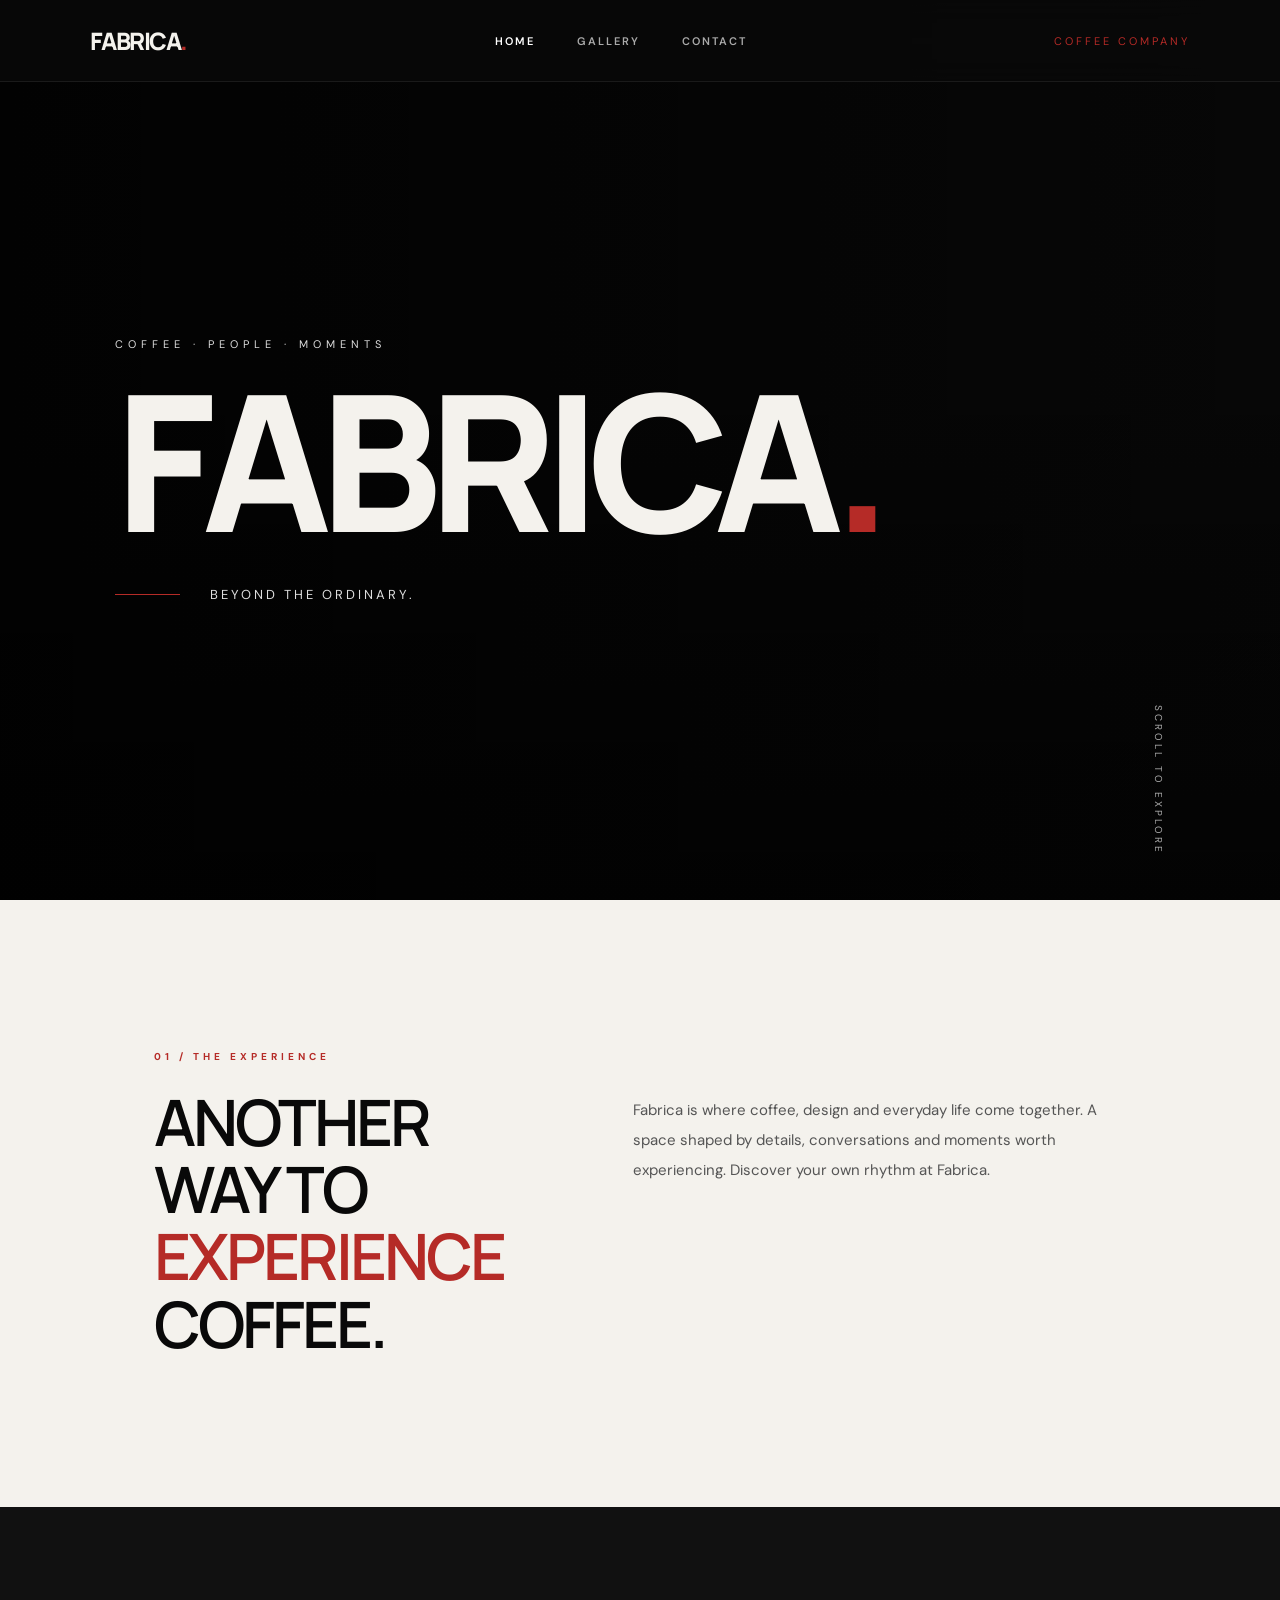
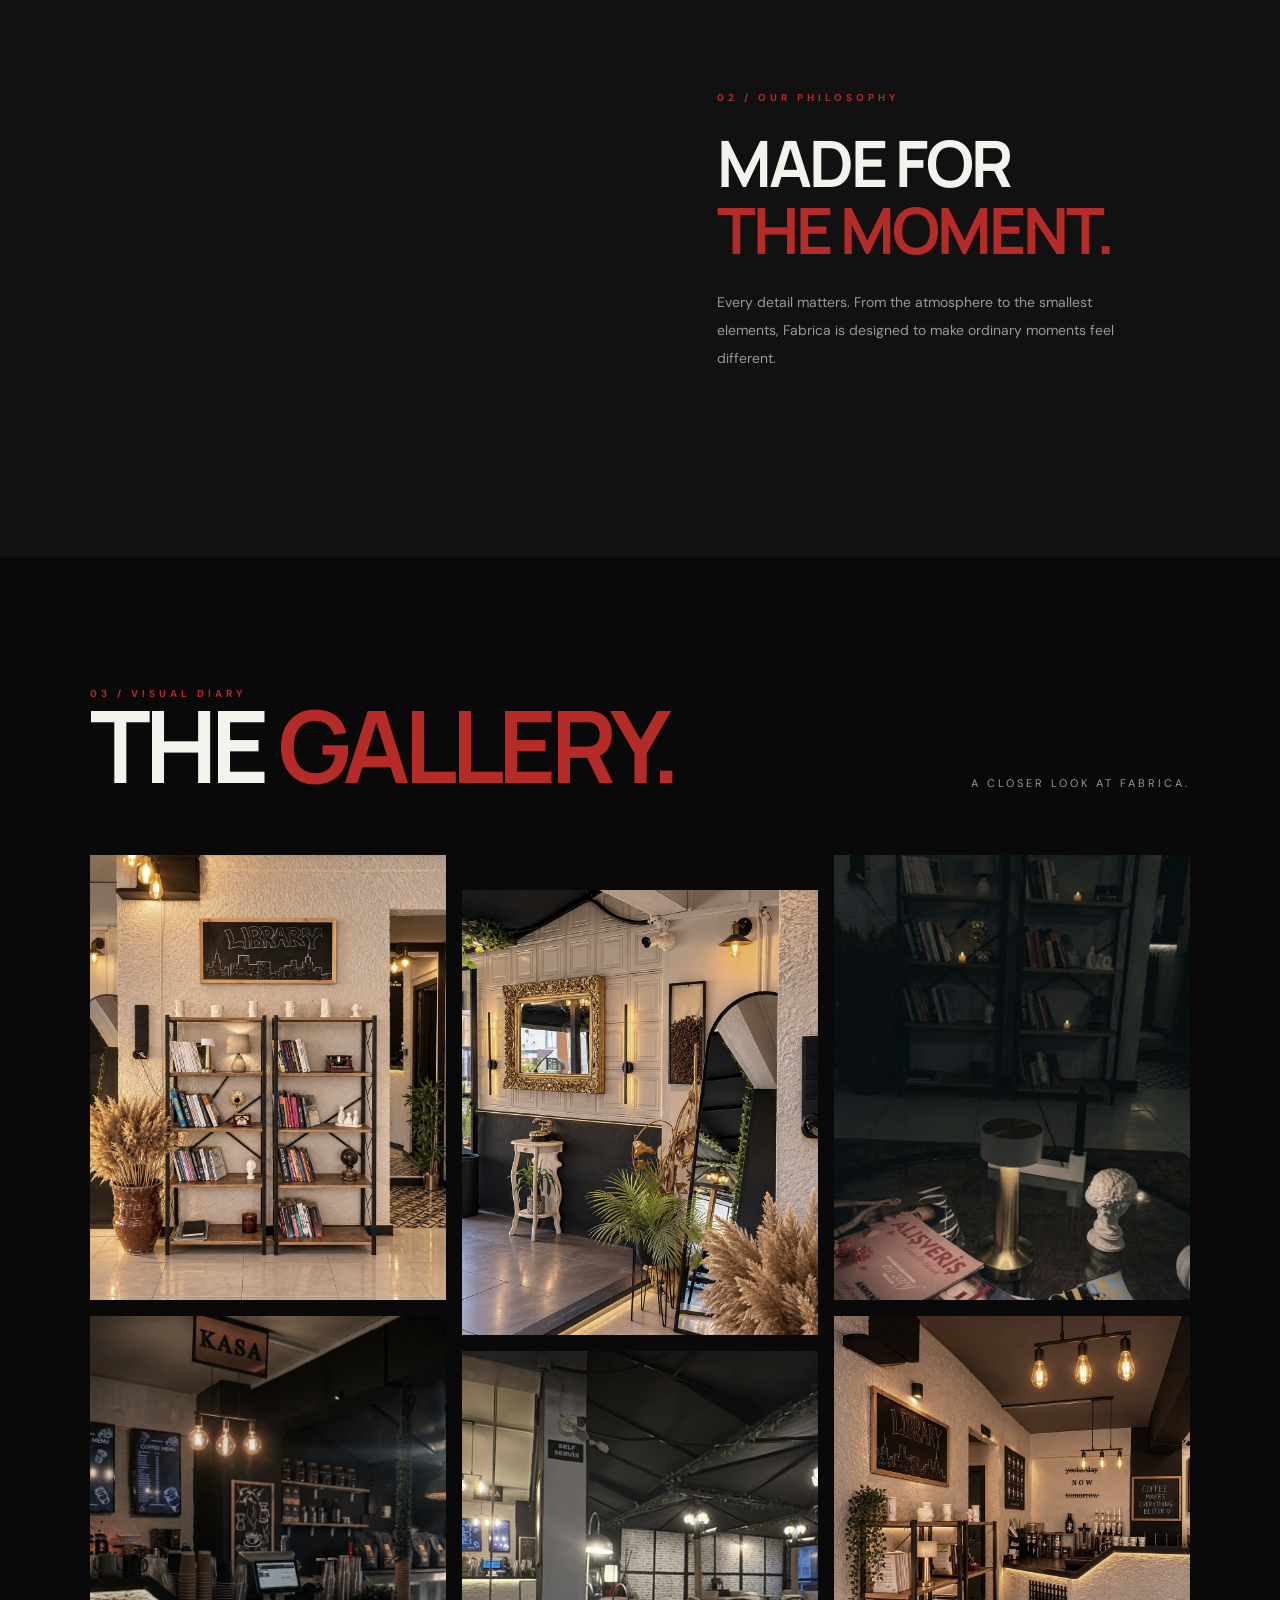
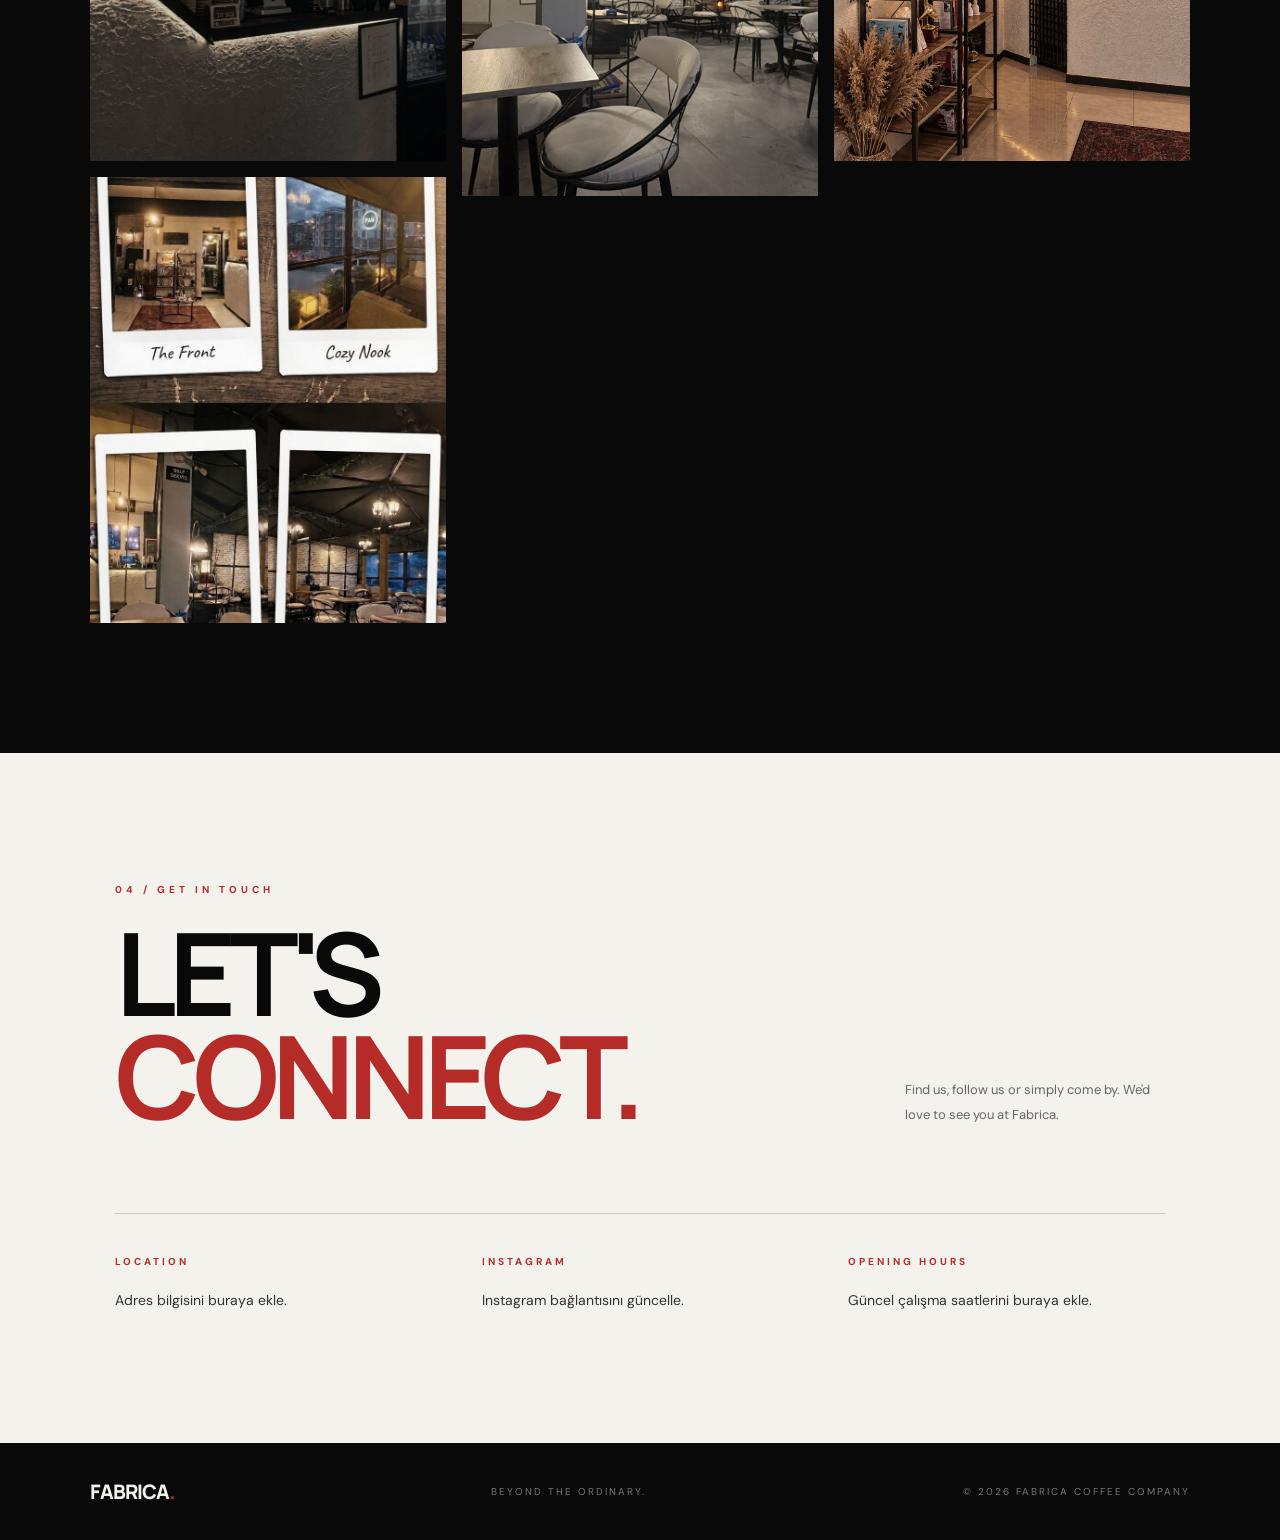
==== commit dfa5fa67: "eklendi" ====
--- a/index.html
+++ b/index.html
@@ -4,600 +4,575 @@
 <head>
 <meta charset="UTF-8">
 <meta name="viewport" content="width=device-width, initial-scale=1.0">
-<title>FABRICA — Beyond the Ordinary</title>
+<meta name="theme-color" content="#090909">
+<title>Fabrica Coffee Company</title>
+
 <link rel="preconnect" href="https://fonts.googleapis.com">
 <link rel="preconnect" href="https://fonts.gstatic.com" crossorigin>
-<link href="https://fonts.googleapis.com/css2?family=DM+Sans:wght@400;500;600;700&family=Manrope:wght@400;500;600;700;800&display=swap" rel="stylesheet">
+<link href="https://fonts.googleapis.com/css2?family=DM+Sans:wght@400;500;600;700&family=Manrope:wght@300;400;500;600;700;800&display=swap" rel="stylesheet">
 
 <style>
 :root {
-  --black:#080808;
-  --white:#f5f5f2;
-  --red:#c52b2b;
-  --gray:#999;
+    --black: #090909;
+    --white: #f4f2ed;
+    --gray: #999994;
+    --red: #b52b27;
 }
 
 * {
-  margin:0;
-  padding:0;
-  box-sizing:border-box;
+    margin: 0;
+    padding: 0;
+    box-sizing: border-box;
 }
 
 html {
-  scroll-behavior:smooth;
-  scroll-padding-top:90px;
+    scroll-behavior: smooth;
+    scroll-padding-top: 90px;
 }
 
 body {
-  background:var(--white);
-  color:var(--black);
-  font-family:'DM Sans',sans-serif;
+    background: var(--black);
+    color: var(--white);
+    font-family: 'DM Sans', sans-serif;
 }
 
 a {
-  color:inherit;
-  text-decoration:none;
+    color: inherit;
+    text-decoration: none;
+}
+
+button {
+    font: inherit;
+}
+
+::selection {
+    background: var(--red);
+    color: white;
 }
 
 /* HEADER */
 
 header {
-  position:fixed;
-  top:0;
-  left:0;
-  width:100%;
-  height:85px;
-  padding:0 7%;
-  display:flex;
-  align-items:center;
-  justify-content:space-between;
-  z-index:100;
-  color:white;
-  background:rgba(0,0,0,.35);
-  backdrop-filter:blur(12px);
-  border-bottom:1px solid rgba(255,255,255,.15);
+    position: fixed;
+    top: 0;
+    left: 0;
+    width: 100%;
+    height: 82px;
+    z-index: 100;
+    display: flex;
+    align-items: center;
+    justify-content: space-between;
+    padding: 0 7%;
+    background: rgba(9, 9, 9, 0.82);
+    backdrop-filter: blur(14px);
+    border-bottom: 1px solid rgba(255,255,255,0.08);
 }
 
 .logo {
-  font-family:'Manrope',sans-serif;
-  font-size:32px;
-  font-weight:800;
-  letter-spacing:-3px;
-}
-
-.logo span {color:var(--red);}
+    font-family: 'Manrope', sans-serif;
+    font-size: 24px;
+    font-weight: 800;
+    letter-spacing: -1.5px;
+}
+
+.logo span {
+    color: var(--red);
+}
 
 nav {
-  display:flex;
-  gap:42px;
+    display: flex;
+    align-items: center;
+    gap: 42px;
 }
 
 nav a {
-  font-size:10px;
-  font-weight:700;
-  letter-spacing:2px;
-  transition:.3s;
+    font-size: 11px;
+    letter-spacing: 2px;
+    font-weight: 600;
+    color: #aaa;
+    transition: color .3s;
 }
 
 nav a:hover,
 nav a.active {
-  color:var(--red);
-}
-
-.header-right {
-  font-size:9px;
-  letter-spacing:2px;
-  color:#ccc;
+    color: white;
+}
+
+.header-mark {
+    color: var(--red);
+    font-size: 11px;
+    letter-spacing: 3px;
 }
 
 /* HERO */
 
 .hero {
-  min-height:100vh;
-  height:850px;
-  position:relative;
-  display:flex;
-  align-items:center;
-  justify-content:center;
-  overflow:hidden;
-  background:#111;
-  color:white;
-}
-
-.hero-bg {
-  position:absolute;
-  inset:0;
-  background:
-    linear-gradient(rgba(0,0,0,.60),rgba(0,0,0,.60)),
-    url("images/hero.jpg") center/cover no-repeat;
-  animation:zoom 18s ease-in-out infinite alternate;
-}
-
-@keyframes zoom {
-  from {transform:scale(1.02);}
-  to {transform:scale(1.10);}
+    min-height: 100vh;
+    position: relative;
+    display: flex;
+    align-items: center;
+    padding: 120px 9% 80px;
+    background:
+        linear-gradient(90deg, rgba(0,0,0,.78), rgba(0,0,0,.25)),
+        linear-gradient(0deg, rgba(0,0,0,.55), transparent 60%),
+        url("images/hero.jpeg") center/cover no-repeat;
 }
 
 .hero-content {
-  position:relative;
-  text-align:center;
-  z-index:2;
-  padding:20px;
-}
-
-.hero-small {
-  font-size:10px;
-  letter-spacing:5px;
-  margin-bottom:30px;
-  color:#ddd;
-}
-
-.hero-small span {color:var(--red);}
+    max-width: 1000px;
+    position: relative;
+    z-index: 2;
+}
+
+.hero-label {
+    color: #ddd;
+    font-size: 11px;
+    letter-spacing: 5px;
+    margin-bottom: 28px;
+}
 
 .hero h1 {
-  font-family:'Manrope',sans-serif;
-  font-size:clamp(75px,17vw,220px);
-  line-height:.85;
-  letter-spacing:-.11em;
-  font-weight:800;
-  padding-right:.11em;
-}
-
-.hero h1 span {color:var(--red);}
-
-.hero-subtitle {
-  font-size:12px;
-  letter-spacing:7px;
-  margin-top:35px;
-  font-weight:600;
+    font-family: 'Manrope', sans-serif;
+    font-size: clamp(75px, 15vw, 190px);
+    line-height: .85;
+    font-weight: 800;
+    letter-spacing: -12px;
+}
+
+.hero h1 span {
+    color: var(--red);
 }
 
 .hero-bottom {
-  position:absolute;
-  bottom:45px;
-  left:7%;
-  right:7%;
-  display:flex;
-  justify-content:space-between;
-  font-size:9px;
-  letter-spacing:2px;
-  color:#ccc;
-}
-
-.hero-bottom span:first-child:before {
-  content:"";
-  display:inline-block;
-  width:35px;
-  height:1px;
-  background:var(--red);
-  margin:0 14px 3px 0;
+    margin-top: 45px;
+    display: flex;
+    align-items: center;
+    gap: 30px;
+}
+
+.hero-bottom p {
+    font-size: 13px;
+    letter-spacing: 3px;
+    color: #ddd;
+}
+
+.hero-line {
+    width: 65px;
+    height: 1px;
+    background: var(--red);
+}
+
+.hero-scroll {
+    position: absolute;
+    bottom: 45px;
+    right: 9%;
+    font-size: 10px;
+    letter-spacing: 3px;
+    color: #aaa;
+    writing-mode: vertical-rl;
 }
 
 /* INTRO */
 
 .intro {
-  padding:130px 10%;
+    padding: 150px 12%;
+    display: grid;
+    grid-template-columns: 1fr 1.3fr;
+    gap: 100px;
+    align-items: start;
+    background: var(--white);
+    color: var(--black);
 }
 
 .section-label {
-  font-size:9px;
-  font-weight:700;
-  letter-spacing:3px;
-  color:var(--red);
-}
-
-.intro-content {
-  display:grid;
-  grid-template-columns:1.3fr .7fr;
-  gap:10%;
-  align-items:end;
-  margin-top:55px;
+    font-size: 10px;
+    letter-spacing: 4px;
+    color: var(--red);
+    font-weight: 700;
 }
 
 .intro h2 {
-  font-family:'Manrope',sans-serif;
-  font-size:clamp(40px,6vw,82px);
-  line-height:1.05;
-  letter-spacing:-5px;
-  font-weight:700;
-}
-
-.intro h2 em {
-  color:#999;
-  font-style:normal;
+    font-family: 'Manrope', sans-serif;
+    font-size: clamp(35px, 5vw, 65px);
+    line-height: 1.05;
+    letter-spacing: -3px;
+    font-weight: 600;
+    margin-top: 25px;
+}
+
+.intro h2 span {
+    color: var(--red);
+}
+
+.intro-text {
+    padding-top: 45px;
+    max-width: 500px;
 }
 
 .intro-text p {
-  font-size:14px;
-  line-height:2;
-  color:#666;
-  margin-bottom:30px;
-}
-
-.text-link {
-  display:inline-block;
-  font-size:10px;
-  font-weight:700;
-  letter-spacing:2px;
-  padding-bottom:12px;
-  border-bottom:1px solid #aaa;
-}
-
-.text-link span {
-  color:var(--red);
-  margin-left:20px;
+    font-size: 15px;
+    line-height: 2;
+    color: #555;
 }
 
 /* FEATURE */
 
 .feature {
-  min-height:600px;
-  display:grid;
-  grid-template-columns:1fr 1fr;
-  background:var(--black);
-  color:white;
-}
-
-.feature-photo {
-  background:url("images/feature.jpg") center/cover no-repeat;
-  filter:grayscale(100%);
+    min-height: 650px;
+    display: grid;
+    grid-template-columns: 1fr 1fr;
+    background: #111;
+}
+
+.feature-image {
+    min-height: 650px;
+    background: url("images/feature.jpeg") center/cover no-repeat;
 }
 
 .feature-content {
-  padding:90px 12%;
-  display:flex;
-  flex-direction:column;
-  justify-content:center;
-  align-items:flex-start;
+    padding: 100px 12%;
+    display: flex;
+    flex-direction: column;
+    justify-content: center;
 }
 
 .feature-content h2 {
-  font-family:'Manrope',sans-serif;
-  font-size:clamp(45px,6vw,80px);
-  line-height:.98;
-  letter-spacing:-5px;
-  margin:55px 0 45px;
-}
-
-.feature-content h2 em {
-  color:#777;
-  font-style:normal;
-}
-
-.feature-content h2 span {color:var(--red);}
-
-.outline-link {
-  padding:17px 23px;
-  border:1px solid #555;
-  font-size:9px;
-  font-weight:700;
-  letter-spacing:2px;
-  transition:.3s;
-}
-
-.outline-link:hover {border-color:var(--red);}
+    font-family: 'Manrope', sans-serif;
+    font-size: clamp(38px, 5vw, 65px);
+    line-height: 1.05;
+    letter-spacing: -3px;
+    margin: 25px 0;
+}
+
+.feature-content h2 span {
+    color: var(--red);
+}
+
+.feature-content p {
+    color: #999;
+    line-height: 2;
+    font-size: 14px;
+    max-width: 400px;
+}
 
 /* GALLERY */
 
 .gallery {
-  padding:125px 8%;
-  background:#e9e9e5;
+    padding: 130px 7%;
+    background: var(--black);
 }
 
 .gallery-heading {
-  display:flex;
-  justify-content:space-between;
-  align-items:flex-end;
-  margin:45px 0 65px;
+    display: flex;
+    align-items: end;
+    justify-content: space-between;
+    margin-bottom: 65px;
 }
 
 .gallery-heading h2 {
-  font:800 clamp(65px,11vw,140px)/.85 'Manrope',sans-serif;
-  letter-spacing:-.1em;
-}
-
-.gallery-heading h2 span {color:var(--red);}
+    font-family: 'Manrope', sans-serif;
+    font-size: clamp(50px, 8vw, 100px);
+    letter-spacing: -6px;
+    line-height: .9;
+}
+
+.gallery-heading h2 span {
+    color: var(--red);
+}
 
 .gallery-heading p {
-  font-size:12px;
-  line-height:1.8;
-  color:#777;
-  margin-bottom:8px;
+    font-size: 11px;
+    letter-spacing: 3px;
+    color: var(--gray);
 }
 
 .gallery-grid {
-  display:grid;
-  grid-template-columns:1.1fr .9fr;
-  gap:20px;
-  align-items:start;
+    display: grid;
+    grid-template-columns: repeat(3, 1fr);
+    gap: 16px;
 }
 
 .gallery-item {
-  position:relative;
-  border:0;
-  padding:0;
-  background:#ccc;
-  overflow:hidden;
-  cursor:pointer;
-  aspect-ratio:1.2/1;
-}
-
-.gallery-item.tall {
-  grid-row:span 2;
-  aspect-ratio:.78/1;
+    position: relative;
+    overflow: hidden;
+    border: 0;
+    padding: 0;
+    background: #181818;
+    cursor: pointer;
+    aspect-ratio: 4 / 5;
+}
+
+.gallery-item:nth-child(2),
+.gallery-item:nth-child(5) {
+    aspect-ratio: 4 / 5;
+    transform: translateY(35px);
+}
+
+.gallery-item:nth-child(4) {
+    aspect-ratio: 4 / 5;
 }
 
 .gallery-item img {
-  width:100%;
-  height:100%;
-  display:block;
-  object-fit:cover;
-  filter:grayscale(100%);
-  transition:.6s;
+    width: 100%;
+    height: 100%;
+    object-fit: cover;
+    display: block;
+    filter: grayscale(35%);
+    transition: transform .7s, filter .7s;
 }
 
 .gallery-item:hover img {
-  transform:scale(1.05);
-  filter:grayscale(35%);
-}
-
-.photo-label {
-  position:absolute;
-  bottom:18px;
-  left:18px;
-  color:white;
-  font-size:9px;
-  letter-spacing:2px;
-  text-shadow:0 1px 8px black;
-}
-
-.gallery-footer {
-  display:flex;
-  justify-content:space-between;
-  border-top:1px solid #ccc;
-  margin-top:60px;
-  padding-top:20px;
-  font-size:9px;
-  letter-spacing:2px;
-  color:#777;
+    transform: scale(1.06);
+    filter: grayscale(0%);
+}
+
+/* CONTACT */
+
+.contact {
+    padding: 130px 9%;
+    background: var(--white);
+    color: var(--black);
+}
+
+.contact-top {
+    display: flex;
+    justify-content: space-between;
+    align-items: end;
+    gap: 40px;
+    margin-bottom: 85px;
+}
+
+.contact h2 {
+    font-family: 'Manrope', sans-serif;
+    font-size: clamp(55px, 9vw, 115px);
+    letter-spacing: -7px;
+    line-height: .9;
+    margin-top: 25px;
+}
+
+.contact h2 span {
+    color: var(--red);
+}
+
+.contact-top p {
+    max-width: 260px;
+    font-size: 13px;
+    line-height: 1.9;
+    color: #666;
+}
+
+.contact-grid {
+    display: grid;
+    grid-template-columns: repeat(3, 1fr);
+    gap: 50px;
+    border-top: 1px solid #ccc;
+    padding-top: 35px;
+}
+
+.contact-item small {
+    font-size: 10px;
+    letter-spacing: 3px;
+    color: var(--red);
+    font-weight: 700;
+}
+
+.contact-item p,
+.contact-item a {
+    display: block;
+    margin-top: 18px;
+    font-size: 14px;
+    line-height: 1.8;
+    color: #333;
+}
+
+.contact-item a:hover {
+    color: var(--red);
+}
+
+/* FOOTER */
+
+footer {
+    padding: 35px 7%;
+    display: flex;
+    justify-content: space-between;
+    align-items: center;
+    gap: 20px;
+    background: var(--black);
+}
+
+footer p {
+    color: #777;
+    font-size: 10px;
+    letter-spacing: 2px;
+}
+
+.footer-logo {
+    font-family: 'Manrope', sans-serif;
+    font-weight: 800;
+    font-size: 20px;
+    letter-spacing: -1px;
+}
+
+.footer-logo span {
+    color: var(--red);
 }
 
 /* LIGHTBOX */
 
 .lightbox {
-  display:none;
-  position:fixed;
-  inset:0;
-  z-index:200;
-  background:rgba(0,0,0,.95);
-  align-items:center;
-  justify-content:center;
-  padding:5%;
-}
-
-.lightbox.open {display:flex;}
+    display: none;
+    position: fixed;
+    inset: 0;
+    z-index: 200;
+    background: rgba(0,0,0,.95);
+    align-items: center;
+    justify-content: center;
+    padding: 30px;
+}
+
+.lightbox.open {
+    display: flex;
+}
 
 .lightbox img {
-  max-width:90%;
-  max-height:85vh;
-  object-fit:contain;
+    max-width: 90%;
+    max-height: 85vh;
+    object-fit: contain;
 }
 
 .lightbox-close {
-  position:absolute;
-  top:20px;
-  right:35px;
-  border:0;
-  background:none;
-  color:white;
-  font-size:45px;
-  cursor:pointer;
-}
-
-/* CONTACT */
-
-.contact {
-  background:#080808;
-  color:white;
-  padding:125px 10% 100px;
-}
-
-.contact-heading {
-  display:flex;
-  justify-content:space-between;
-  align-items:flex-end;
-  padding-bottom:75px;
-  border-bottom:1px solid #333;
-}
-
-.contact-heading h2 {
-  font:800 clamp(65px,11vw,140px)/.85 'Manrope',sans-serif;
-  letter-spacing:-.1em;
-}
-
-.contact-heading h2 em {
-  font-style:normal;
-  color:#777;
-}
-
-.contact-heading h2 span {color:var(--red);}
-
-.contact-heading p {
-  color:#999;
-  font-size:12px;
-  line-height:1.8;
-  margin-bottom:8px;
-}
-
-.contact-content {
-  display:grid;
-  grid-template-columns:.8fr 1.2fr;
-  gap:12%;
-  padding:70px 0;
-}
-
-.contact-message {
-  font:800 clamp(35px,5vw,65px)/1 'Manrope',sans-serif;
-  letter-spacing:-4px;
-}
-
-.contact-message em {
-  color:#777;
-  font-style:normal;
-}
-
-.contact-message span {color:var(--red);}
-
-.contact-details {
-  border-top:1px solid #333;
-}
-
-.contact-row {
-  display:grid;
-  grid-template-columns:120px 1fr;
-  gap:20px;
-  padding:27px 0;
-  border-bottom:1px solid #333;
-}
-
-.contact-label {
-  color:var(--red);
-  font-size:9px;
-  letter-spacing:2px;
-}
-
-.contact-row h3 {
-  font:700 23px 'Manrope',sans-serif;
-  margin-bottom:12px;
-}
-
-.contact-row p,
-.contact-row a {
-  color:#aaa;
-  font-size:12px;
-  line-height:1.9;
-}
-
-.contact-row a:hover {color:white;}
-
-.contact-bottom {
-  display:flex;
-  justify-content:space-between;
-  border-top:1px solid #333;
-  padding-top:25px;
-  color:#888;
-  font-size:9px;
-  letter-spacing:2px;
-}
-
-/* FOOTER */
-
-footer {
-  background:#050505;
-  color:white;
-  min-height:120px;
-  padding:35px 7%;
-  display:flex;
-  justify-content:space-between;
-  align-items:center;
-}
-
-.footer-logo {
-  font:800 25px 'Manrope',sans-serif;
-  letter-spacing:-2px;
-}
-
-.footer-logo span {color:var(--red);}
-
-footer p {
-  font-size:9px;
-  letter-spacing:2px;
-  color:#888;
-}
-
-/* MOBILE */
-
-@media(max-width:768px) {
-  header {
-    height:75px;
-    padding:0 6%;
-  }
-
-  .logo {font-size:27px;}
-  nav {gap:17px;}
-  nav a {font-size:8px;letter-spacing:1px;}
-  .header-right {display:none;}
-
-  .hero {height:90vh;min-height:600px;}
-  .hero h1 {font-size:clamp(65px,18vw,130px);}
-  .hero-subtitle {font-size:9px;letter-spacing:4px;}
-  .hero-small {font-size:8px;letter-spacing:3px;}
-
-  .hero-bottom {
-    left:6%;
-    right:6%;
-    bottom:30px;
-    font-size:7px;
-  }
-
-  .intro {padding:85px 7%;}
-  .intro-content {
-    grid-template-columns:1fr;
-    gap:35px;
-    margin-top:35px;
-  }
-
-  .intro h2 {font-size:53px;letter-spacing:-3px;}
-
-  .feature {grid-template-columns:1fr;}
-  .feature-photo {min-height:330px;}
-  .feature-content {padding:65px 8%;}
-  .feature-content h2 {font-size:58px;margin:40px 0;}
-
-  .gallery {padding:85px 6%;}
-  .gallery-heading {
-    display:block;
-    margin:35px 0 40px;
-  }
-  .gallery-heading p {margin-top:25px;}
-  .gallery-grid {gap:10px;}
-  .gallery-item.tall {aspect-ratio:.75/1;}
-  .gallery-item {aspect-ratio:1/1;}
-  .gallery-footer {font-size:7px;}
-
-  .contact {padding:85px 7% 65px;}
-  .contact-heading {
-    display:block;
-    padding-bottom:45px;
-  }
-  .contact-heading p {margin-top:25px;}
-  .contact-content {
-    grid-template-columns:1fr;
-    gap:45px;
-    padding:45px 0;
-  }
-  .contact-message {font-size:52px;}
-  .contact-row {
-    grid-template-columns:85px 1fr;
-    gap:10px;
-  }
-  .contact-bottom {
-    flex-wrap:wrap;
-    gap:15px;
-    font-size:7px;
-  }
-
-  footer {
-    padding:30px 6%;
-    flex-wrap:wrap;
-    gap:20px;
-  }
-  footer p {font-size:7px;}
-}
-
-@media(max-width:400px) {
-  nav {gap:12px;}
-  nav a {font-size:7px;}
+    position: absolute;
+    top: 25px;
+    right: 35px;
+    border: 0;
+    background: transparent;
+    color: white;
+    font-size: 38px;
+    cursor: pointer;
+}
+
+/* RESPONSIVE */
+
+@media (max-width: 800px) {
+    header {
+        height: 70px;
+        padding: 0 5%;
+    }
+
+    .logo {
+        font-size: 20px;
+    }
+
+    nav {
+        gap: 18px;
+    }
+
+    nav a {
+        font-size: 9px;
+        letter-spacing: 1px;
+    }
+
+    .header-mark {
+        display: none;
+    }
+
+    .hero {
+        padding-left: 7%;
+        background-position: 60% center;
+    }
+
+    .hero h1 {
+        letter-spacing: -6px;
+    }
+
+    .intro {
+        padding: 90px 8%;
+        grid-template-columns: 1fr;
+        gap: 20px;
+    }
+
+    .intro-text {
+        padding-top: 10px;
+    }
+
+    .feature {
+        grid-template-columns: 1fr;
+    }
+
+    .feature-image {
+        min-height: 450px;
+    }
+
+    .feature-content {
+        padding: 75px 8%;
+    }
+
+    .gallery {
+        padding: 90px 5%;
+    }
+
+    .gallery-heading {
+        display: block;
+    }
+
+    .gallery-heading p {
+        margin-top: 20px;
+    }
+
+    .gallery-grid {
+        grid-template-columns: repeat(2, 1fr);
+        gap: 10px;
+    }
+
+    .gallery-item:nth-child(2),
+    .gallery-item:nth-child(5) {
+        transform: none;
+    }
+
+    .contact {
+        padding: 90px 8%;
+    }
+
+    .contact-top {
+        display: block;
+        margin-bottom: 60px;
+    }
+
+    .contact-top p {
+        margin-top: 30px;
+    }
+
+    .contact-grid {
+        grid-template-columns: 1fr;
+        gap: 35px;
+    }
+}
+
+@media (max-width: 480px) {
+    nav {
+        gap: 13px;
+    }
+
+    nav a {
+        font-size: 8px;
+    }
+
+    .hero h1 {
+        font-size: 75px;
+    }
+
+    .gallery-grid {
+        grid-template-columns: 1fr 1fr;
+    }
+
+    .gallery-item {
+        aspect-ratio: 3 / 4;
+    }
+
+    footer {
+        flex-direction: column;
+        text-align: center;
+    }
 }
 </style>
 </head>
@@ -605,249 +580,217 @@
 <body>
 
 <header>
-  <a href="#home" class="logo">F<span>.</span></a>
-
-  <nav>
-    <a href="#home" class="active">HOME</a>
-    <a href="#gallery">GALLERY</a>
-    <a href="#contact">CONTACT</a>
-  </nav>
-
-  <div class="header-right">COFFEE · PEOPLE · MOMENTS</div>
+    <a href="#home" class="logo">FABRICA<span>.</span></a>
+
+    <nav>
+        <a href="#home" class="active">HOME</a>
+        <a href="#gallery">GALLERY</a>
+        <a href="#contact">CONTACT</a>
+    </nav>
+
+    <div class="header-mark">COFFEE COMPANY</div>
 </header>
 
 <main>
 
-<!-- HOME -->
-
-<section class="hero" id="home">
-  <div class="hero-bg"></div>
-
-  <div class="hero-content">
-    <div class="hero-small">
-      <span>●</span> INDEPENDENT COFFEE CULTURE
-    </div>
-
-    <h1>FABRICA<span>.</span></h1>
-
-    <div class="hero-subtitle">BEYOND THE ORDINARY.</div>
-  </div>
-
-  <div class="hero-bottom">
-    <span>SCROLL TO EXPLORE</span>
-    <span>SÖKE · AYDIN</span>
-  </div>
-</section>
-
-<section class="intro">
-  <div class="section-label">01 — THE FABRICA EXPERIENCE</div>
-
-  <div class="intro-content">
-    <h2>
-      Not just a place.<br>
-      <em>A state of mind.</em>
-    </h2>
-
-    <div class="intro-text">
-      <p>
-        Good coffee. Thoughtful details.
-        A space to pause, connect and
-        experience the everyday differently.
-      </p>
-
-      <a href="#gallery" class="text-link">
-        EXPLORE THE GALLERY <span>↗</span>
-      </a>
-    </div>
-  </div>
-</section>
-
-<section class="feature">
-  <div class="feature-photo"></div>
-
-  <div class="feature-content">
-    <div class="section-label">02 — A DIFFERENT PERSPECTIVE</div>
-
-    <h2>
-      MAKE ROOM<br>
-      FOR <em>GOOD</em><br>
-      THINGS<span>.</span>
-    </h2>
-
-    <a href="#contact" class="outline-link">FIND FABRICA ↗</a>
-  </div>
-</section>
-
-<!-- GALLERY -->
-
-<section class="gallery" id="gallery">
-
-  <div class="section-label">03 — A LOOK INSIDE</div>
-
-  <div class="gallery-heading">
-    <h2>THE<br>GALLERY<span>.</span></h2>
-    <p>
-      Spaces, details and moments.<br>
-      A little glimpse into Fabrica.
-    </p>
-  </div>
-
-  <div class="gallery-grid">
-
-    <button class="gallery-item tall" onclick="openPhoto(this)">
-      <img src="images/gallery-01.jpg" alt="Fabrica interior">
-      <span class="photo-label">01 / SPACE</span>
-    </button>
-
-    <button class="gallery-item" onclick="openPhoto(this)">
-      <img src="images/gallery-02.jpg" alt="Coffee preparation">
-      <span class="photo-label">02 / CRAFT</span>
-    </button>
-
-    <button class="gallery-item" onclick="openPhoto(this)">
-      <img src="images/gallery-03.jpg" alt="Coffee detail">
-      <span class="photo-label">03 / COFFEE</span>
-    </button>
-
-    <button class="gallery-item" onclick="openPhoto(this)">
-      <img src="images/gallery-04.jpg" alt="Cafe details">
-      <span class="photo-label">04 / DETAILS</span>
-    </button>
-
-    <button class="gallery-item" onclick="openPhoto(this)">
-      <img src="images/gallery-05.jpg" alt="Cafe atmosphere">
-      <span class="photo-label">05 / PEOPLE</span>
-    </button>
-
-    <button class="gallery-item" onclick="openPhoto(this)">
-      <img src="images/gallery-06.jpg" alt="Coffee moments">
-      <span class="photo-label">06 / MOMENTS</span>
-    </button>
-
-  </div>
-
-  <div class="gallery-footer">
-    <span>THE FABRICA EXPERIENCE</span>
-    <span>SCROLL, LOOK, FEEL.</span>
-  </div>
-
-</section>
-
-<!-- CONTACT -->
-
-<section class="contact" id="contact">
-
-  <div class="section-label">04 — COME SAY HELLO</div>
-
-  <div class="contact-heading">
-    <h2>LET'S<br><em>CONNECT</em><span>.</span></h2>
-
-    <p>
-      Good conversations start<br>
-      with a good place.
-    </p>
-  </div>
-
-  <div class="contact-content">
-
-    <div class="contact-message">
-      YOUR TABLE<br>
-      IS <em>WAITING</em><span>.</span>
-    </div>
-
-    <div class="contact-details">
-
-      <div class="contact-row">
-        <div class="contact-label">01 / VISIT</div>
+    <!-- HOME -->
+    <section class="hero" id="home">
+        <div class="hero-content">
+            <div class="hero-label">COFFEE · PEOPLE · MOMENTS</div>
+
+            <h1>FABRICA<span>.</span></h1>
+
+            <div class="hero-bottom">
+                <div class="hero-line"></div>
+                <p>BEYOND THE ORDINARY.</p>
+            </div>
+        </div>
+
+        <div class="hero-scroll">SCROLL TO EXPLORE</div>
+    </section>
+
+    <!-- INTRO -->
+    <section class="intro">
         <div>
-          <h3>Find us.</h3>
-          <p>Fabrica Coffee Company</p>
-          <p>Adres bilgisini buraya ekle.</p>
+            <div class="section-label">01 / THE EXPERIENCE</div>
+            <h2>ANOTHER WAY TO <span>EXPERIENCE</span> COFFEE.</h2>
         </div>
-      </div>
-
-      <div class="contact-row">
-        <div class="contact-label">02 / FOLLOW</div>
-        <div>
-          <h3>Stay in touch.</h3>
-          <p>
-            <a href="#" target="_blank">Instagram ↗</a>
-          </p>
-          <p>Instagram bağlantısını güncelle.</p>
+
+        <div class="intro-text">
+            <p>
+                Fabrica is where coffee, design and everyday life come together.
+                A space shaped by details, conversations and moments worth
+                experiencing. Discover your own rhythm at Fabrica.
+            </p>
         </div>
-      </div>
-
-      <div class="contact-row">
-        <div class="contact-label">03 / HOURS</div>
-        <div>
-          <h3>When we're here.</h3>
-          <p>Güncel çalışma saatlerini buraya ekle.</p>
+    </section>
+
+    <!-- FEATURE -->
+    <section class="feature">
+        <div class="feature-image"></div>
+
+        <div class="feature-content">
+            <div class="section-label">02 / OUR PHILOSOPHY</div>
+
+            <h2>MADE FOR<br><span>THE MOMENT.</span></h2>
+
+            <p>
+                Every detail matters. From the atmosphere to the smallest
+                elements, Fabrica is designed to make ordinary moments
+                feel different.
+            </p>
         </div>
-      </div>
-
-    </div>
-  </div>
-
-  <div class="contact-bottom">
-    <span>FABRICA COFFEE COMPANY</span>
-    <span>SÖKE · AYDIN</span>
-    <span>BEYOND THE ORDINARY.</span>
-  </div>
-
-</section>
+    </section>
+
+    <!-- GALLERY -->
+    <section class="gallery" id="gallery">
+        <div class="gallery-heading">
+            <div>
+                <div class="section-label">03 / VISUAL DIARY</div>
+                <h2>THE <span>GALLERY.</span></h2>
+            </div>
+
+            <p>A CLOSER LOOK AT FABRICA.</p>
+        </div>
+
+        <div class="gallery-grid">
+
+            <button class="gallery-item" type="button">
+                <img src="images/gallery-01.jpeg" alt="Fabrica Coffee 1">
+            </button>
+
+            <button class="gallery-item" type="button">
+                <img src="images/gallery-02.jpeg" alt="Fabrica Coffee 2">
+            </button>
+
+            <button class="gallery-item" type="button">
+                <img src="images/gallery-03.jpeg" alt="Fabrica Coffee 3">
+            </button>
+
+            <button class="gallery-item" type="button">
+                <img src="images/gallery-04.jpeg" alt="Fabrica Coffee 4">
+            </button>
+
+            <button class="gallery-item" type="button">
+                <img src="images/gallery-05.jpeg" alt="Fabrica Coffee 5">
+            </button>
+
+            <button class="gallery-item" type="button">
+                <img src="images/gallery-06.jpeg" alt="Fabrica Coffee 6">
+            </button>
+
+            <button class="gallery-item" type="button">
+                <img src="images/gallery-07.jpeg" alt="Fabrica Coffee 7">
+            </button>
+
+        </div>
+    </section>
+
+    <!-- CONTACT -->
+    <section class="contact" id="contact">
+        <div class="contact-top">
+            <div>
+                <div class="section-label">04 / GET IN TOUCH</div>
+                <h2>LET'S <span>CONNECT.</span></h2>
+            </div>
+
+            <p>
+                Find us, follow us or simply come by.
+                We'd love to see you at Fabrica.
+            </p>
+        </div>
+
+        <div class="contact-grid">
+
+            <div class="contact-item">
+                <small>LOCATION</small>
+                <p>Adres bilgisini buraya ekle.</p>
+            </div>
+
+            <div class="contact-item">
+                <small>INSTAGRAM</small>
+                <a href="#" target="_blank" rel="noopener noreferrer">
+                    Instagram bağlantısını güncelle.
+                </a>
+            </div>
+
+            <div class="contact-item">
+                <small>OPENING HOURS</small>
+                <p>Güncel çalışma saatlerini buraya ekle.</p>
+            </div>
+
+        </div>
+    </section>
 
 </main>
 
 <footer>
-  <a href="#home" class="footer-logo">FABRICA<span>.</span></a>
-  <p>BEYOND THE ORDINARY.</p>
-  <p>© FABRICA COFFEE COMPANY</p>
+    <div class="footer-logo">FABRICA<span>.</span></div>
+
+    <p>BEYOND THE ORDINARY.</p>
+
+    <p>© 2026 FABRICA COFFEE COMPANY</p>
 </footer>
 
-<!-- PHOTO LIGHTBOX -->
-
-<div class="lightbox" id="lightbox" onclick="closePhoto(event)">
-  <button class="lightbox-close" onclick="closePhoto(event)">×</button>
-  <img id="lightbox-image" src="" alt="Gallery image">
+<!-- LIGHTBOX -->
+<div class="lightbox" id="lightbox">
+    <button class="lightbox-close" aria-label="Close">&times;</button>
+    <img src="" alt="Fabrica Gallery Image" id="lightbox-image">
 </div>
 
 <script>
-function openPhoto(button) {
-  const image = button.querySelector("img");
-  document.getElementById("lightbox-image").src = image.src;
-  document.getElementById("lightbox").classList.add("open");
-}
-
-function closePhoto(event) {
-  if (
-    event.target.id === "lightbox" ||
-    event.target.classList.contains("lightbox-close")
-  ) {
-    document.getElementById("lightbox").classList.remove("open");
-  }
-}
-
-document.addEventListener("keydown", function(event) {
-  if (event.key === "Escape") {
-    document.getElementById("lightbox").classList.remove("open");
-  }
+// Gallery lightbox
+const galleryItems = document.querySelectorAll('.gallery-item');
+const lightbox = document.getElementById('lightbox');
+const lightboxImage = document.getElementById('lightbox-image');
+const lightboxClose = document.querySelector('.lightbox-close');
+
+galleryItems.forEach(item => {
+    item.addEventListener('click', () => {
+        const image = item.querySelector('img');
+        lightboxImage.src = image.src;
+        lightboxImage.alt = image.alt;
+        lightbox.classList.add('open');
+    });
 });
 
-const sections = document.querySelectorAll("#home, #gallery, #contact");
-const navLinks = document.querySelectorAll("nav a");
+function closeLightbox() {
+    lightbox.classList.remove('open');
+    lightboxImage.src = '';
+}
+
+lightboxClose.addEventListener('click', closeLightbox);
+
+lightbox.addEventListener('click', event => {
+    if (event.target === lightbox) {
+        closeLightbox();
+    }
+});
+
+document.addEventListener('keydown', event => {
+    if (event.key === 'Escape') {
+        closeLightbox();
+    }
+});
+
+// Active navigation
+const sections = document.querySelectorAll('main section[id]');
+const navLinks = document.querySelectorAll('nav a');
 
 const observer = new IntersectionObserver(entries => {
-  entries.forEach(entry => {
-    if (entry.isIntersecting) {
-      navLinks.forEach(link => {
-        link.classList.toggle(
-          "active",
-          link.getAttribute("href") === "#" + entry.target.id
-        );
-      });
-    }
-  });
-}, { threshold: 0.35 });
+    entries.forEach(entry => {
+        if (entry.isIntersecting) {
+            navLinks.forEach(link => {
+                link.classList.toggle(
+                    'active',
+                    link.getAttribute('href') === '#' + entry.target.id
+                );
+            });
+        }
+    });
+}, {
+    threshold: 0.35
+});
 
 sections.forEach(section => observer.observe(section));
 </script>
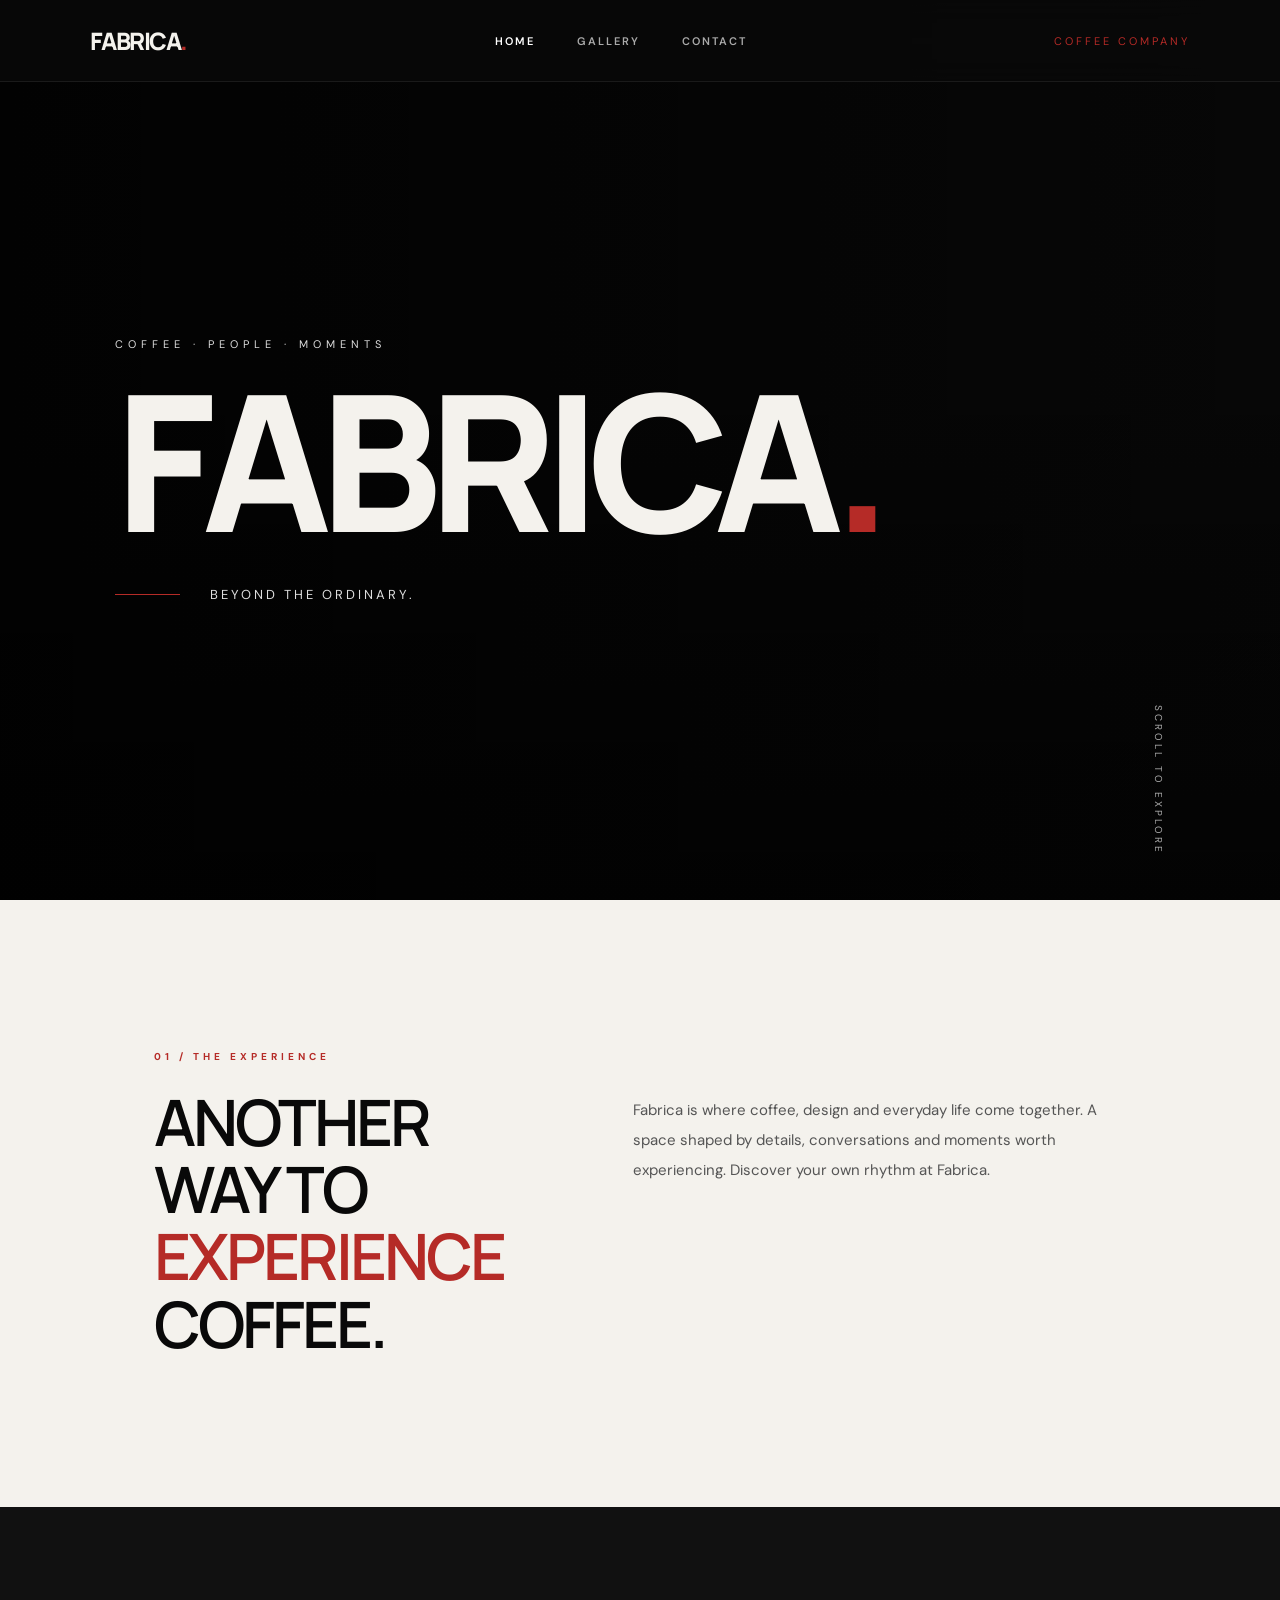
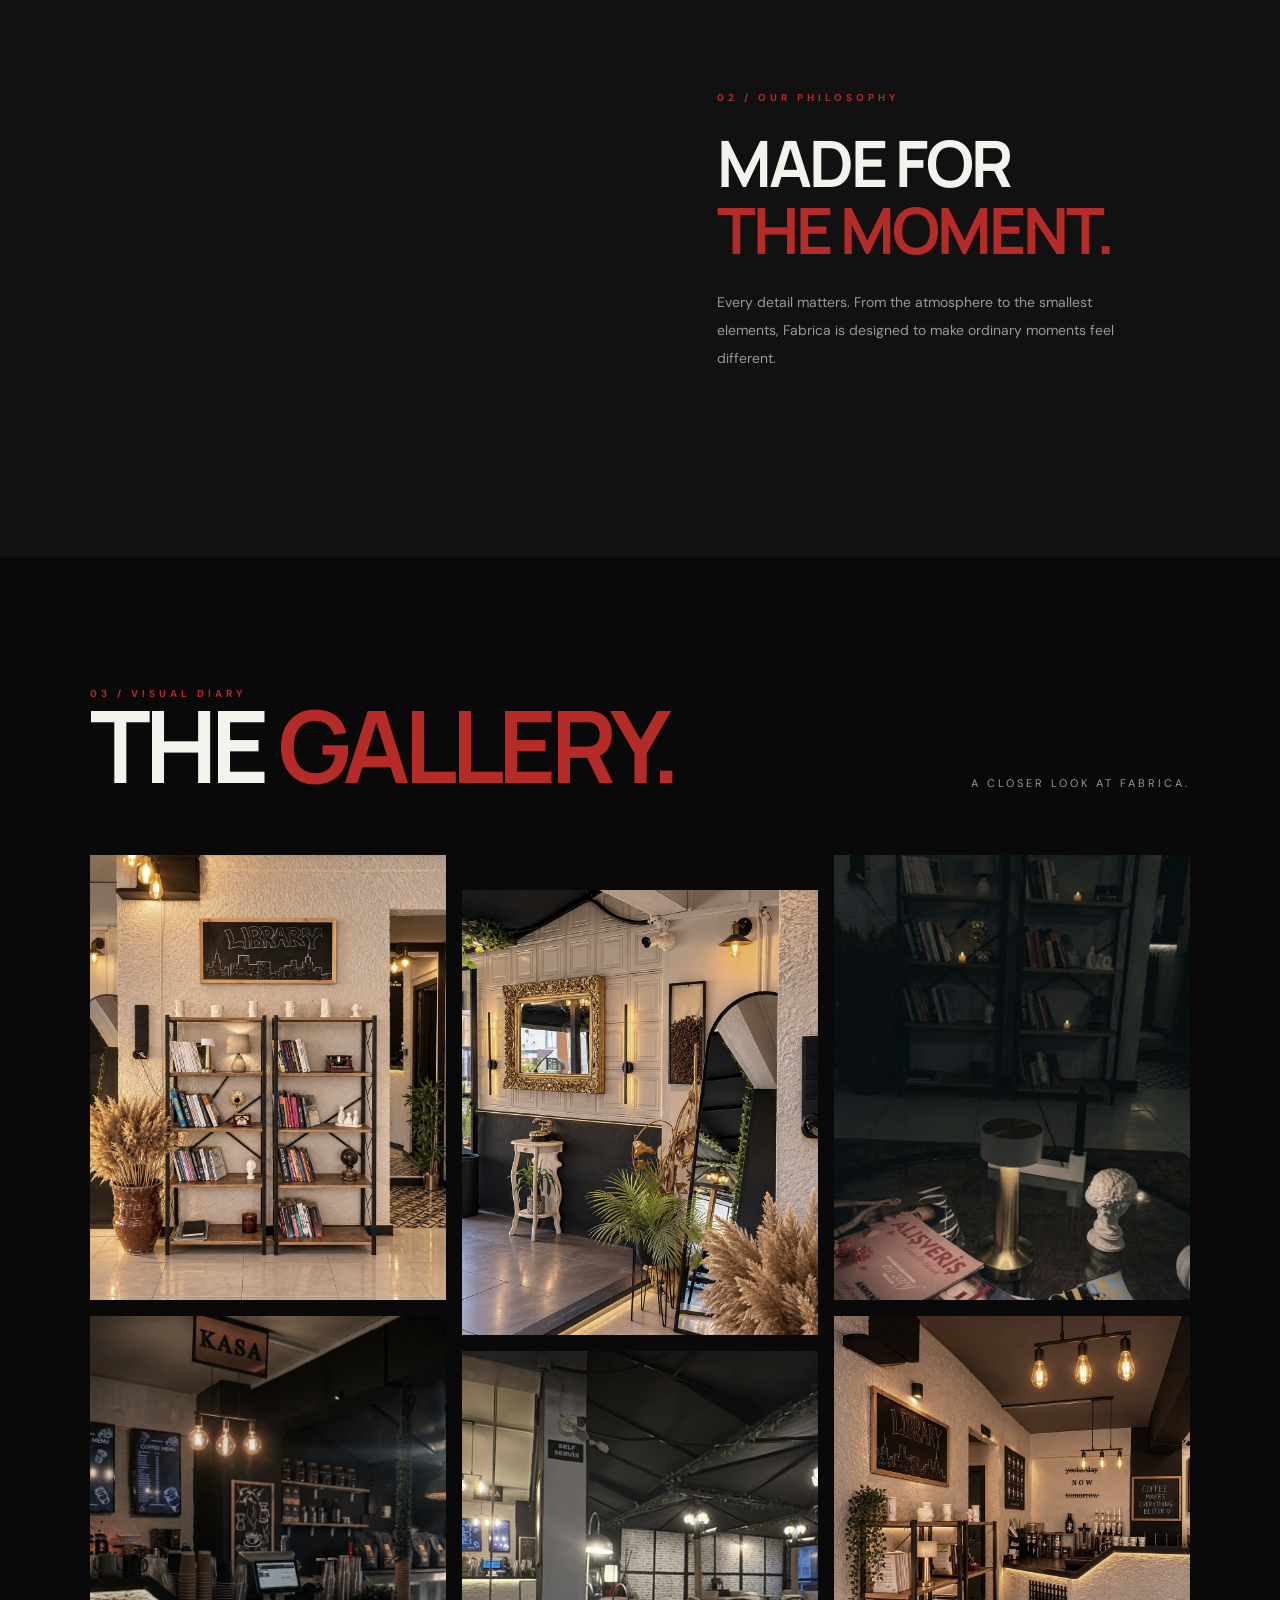
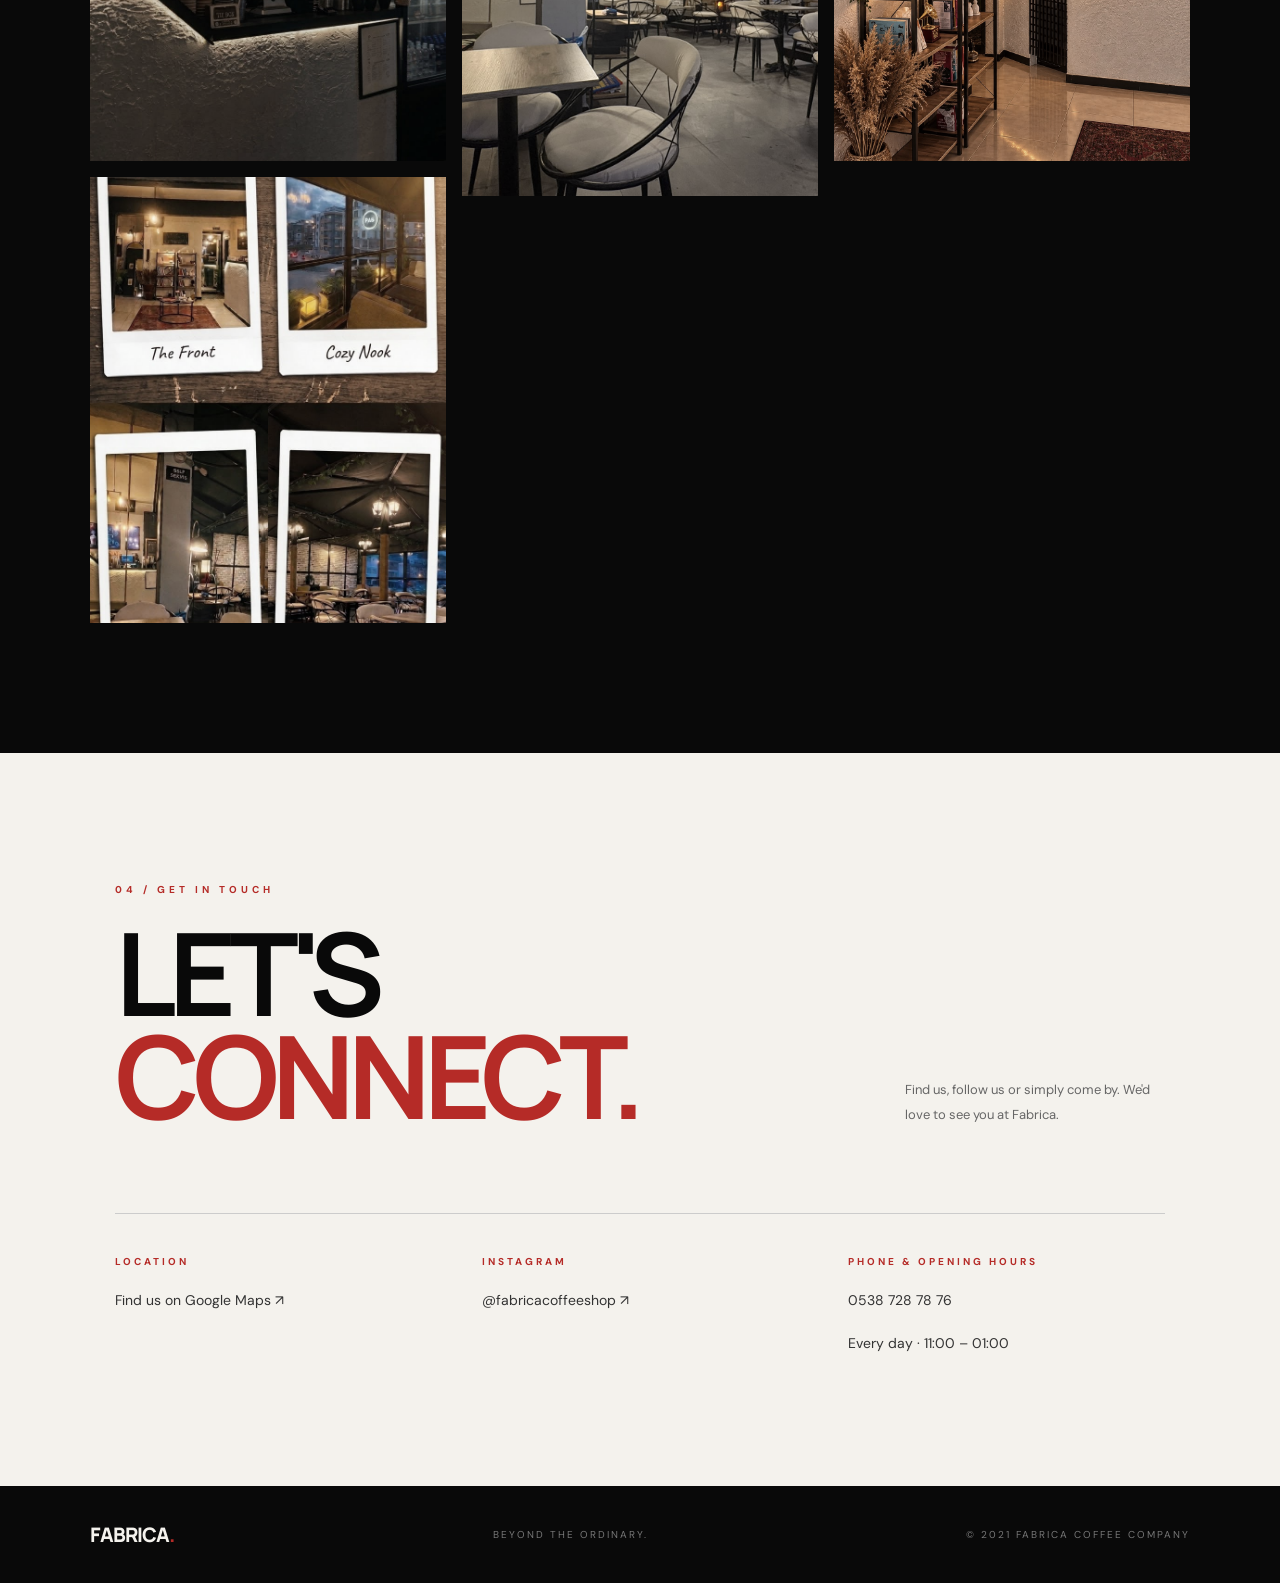
==== commit 649fdbef: "contact" ====
--- a/index.html
+++ b/index.html
@@ -686,41 +686,48 @@
         </div>
     </section>
 
-    <!-- CONTACT -->
-    <section class="contact" id="contact">
-        <div class="contact-top">
-            <div>
-                <div class="section-label">04 / GET IN TOUCH</div>
-                <h2>LET'S <span>CONNECT.</span></h2>
-            </div>
-
-            <p>
-                Find us, follow us or simply come by.
-                We'd love to see you at Fabrica.
-            </p>
-        </div>
-
-        <div class="contact-grid">
-
-            <div class="contact-item">
-                <small>LOCATION</small>
-                <p>Adres bilgisini buraya ekle.</p>
-            </div>
-
-            <div class="contact-item">
-                <small>INSTAGRAM</small>
-                <a href="#" target="_blank" rel="noopener noreferrer">
-                    Instagram bağlantısını güncelle.
-                </a>
-            </div>
-
-            <div class="contact-item">
-                <small>OPENING HOURS</small>
-                <p>Güncel çalışma saatlerini buraya ekle.</p>
-            </div>
-
-        </div>
-    </section>
+<!-- CONTACT -->
+<section class="contact" id="contact">
+    <div class="contact-top">
+        <div>
+            <div class="section-label">04 / GET IN TOUCH</div>
+            <h2>LET'S <span>CONNECT.</span></h2>
+        </div>
+
+        <p>
+            Find us, follow us or simply come by.
+            We'd love to see you at Fabrica.
+        </p>
+    </div>
+
+    <div class="contact-grid">
+
+        <div class="contact-item">
+            <small>LOCATION</small>
+            <a href="https://share.google/iUBO8ZV2YbL9cqAoz"
+               target="_blank"
+               rel="noopener noreferrer">
+                Find us on Google Maps ↗
+            </a>
+        </div>
+
+        <div class="contact-item">
+            <small>INSTAGRAM</small>
+            <a href="https://www.instagram.com/fabricacoffeeshop"
+               target="_blank"
+               rel="noopener noreferrer">
+                @fabricacoffeeshop ↗
+            </a>
+        </div>
+
+        <div class="contact-item">
+            <small>PHONE & OPENING HOURS</small>
+            <a href="tel:+905387287876">0538 728 78 76</a>
+            <p>Every day · 11:00 – 01:00</p>
+        </div>
+
+    </div>
+</section>
 
 </main>
 
@@ -729,7 +736,7 @@
 
     <p>BEYOND THE ORDINARY.</p>
 
-    <p>© 2026 FABRICA COFFEE COMPANY</p>
+    <p>© 2021 FABRICA COFFEE COMPANY</p>
 </footer>
 
 <!-- LIGHTBOX -->
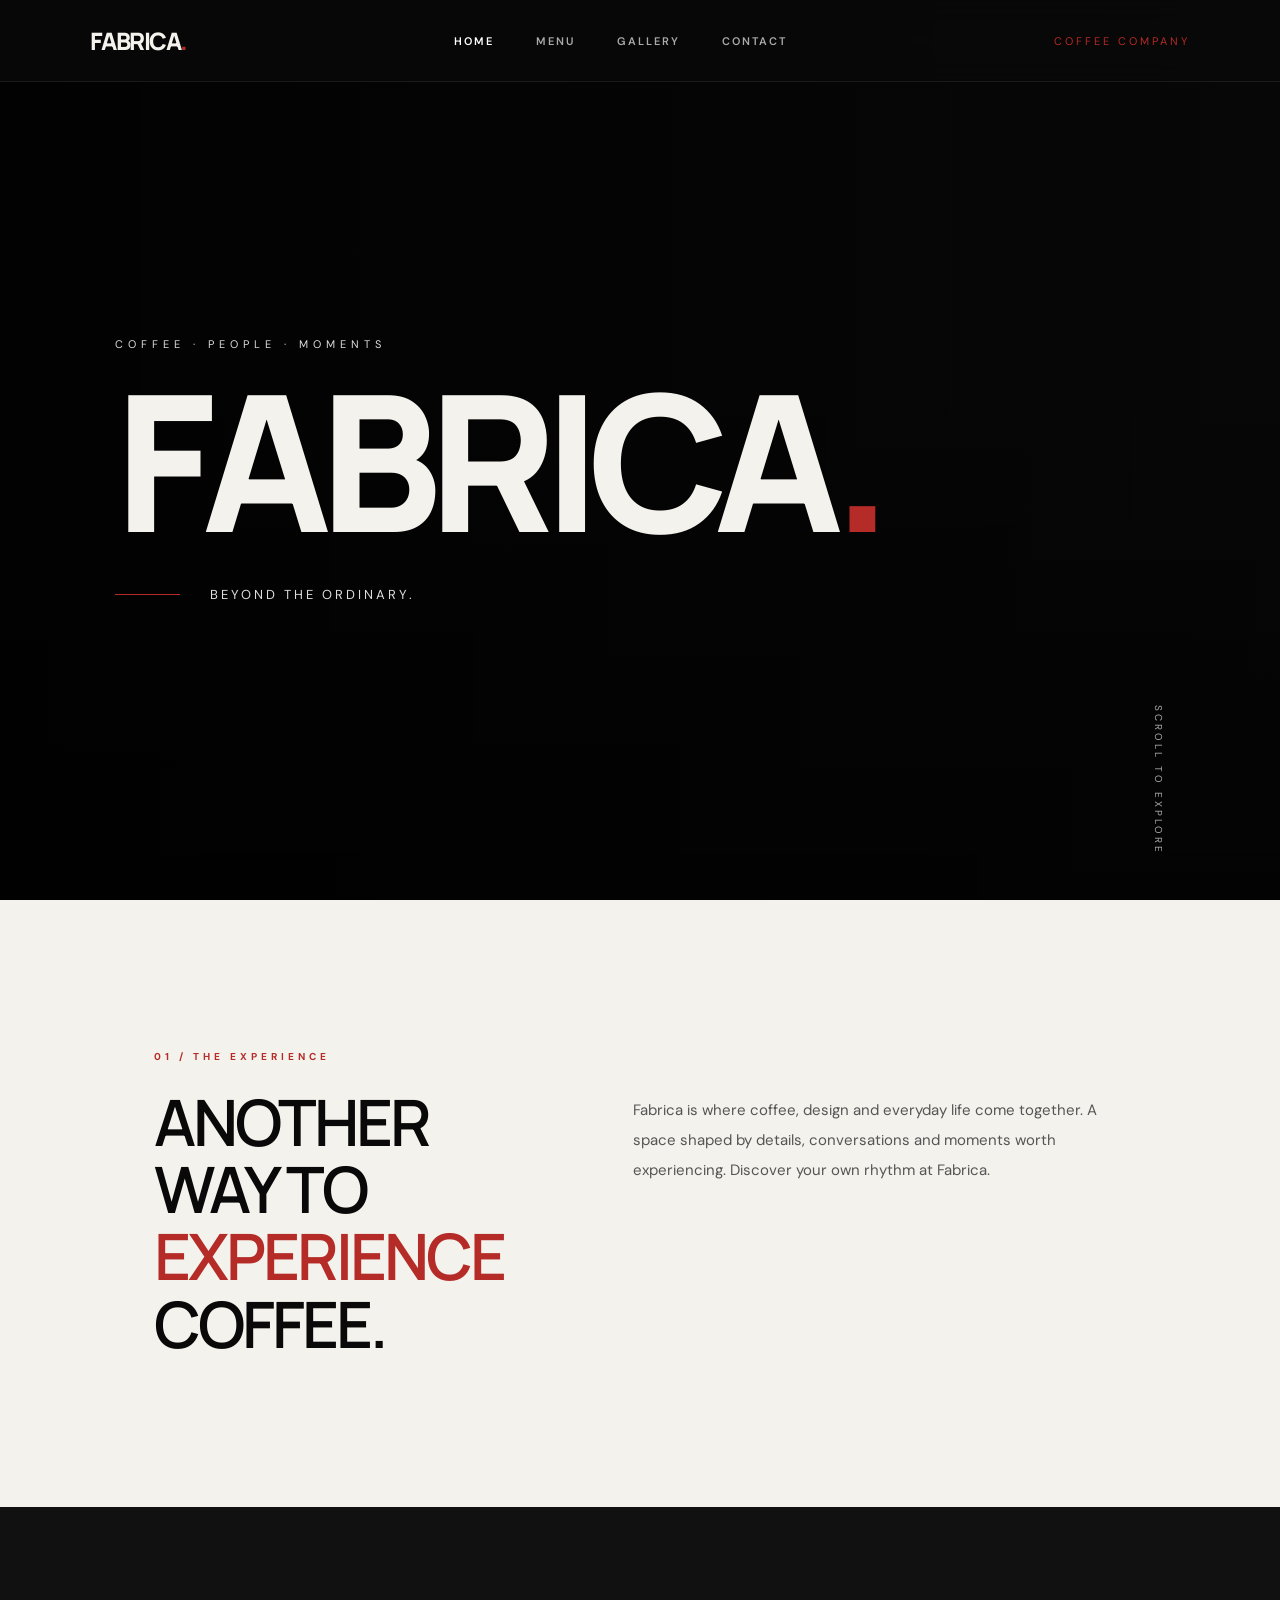
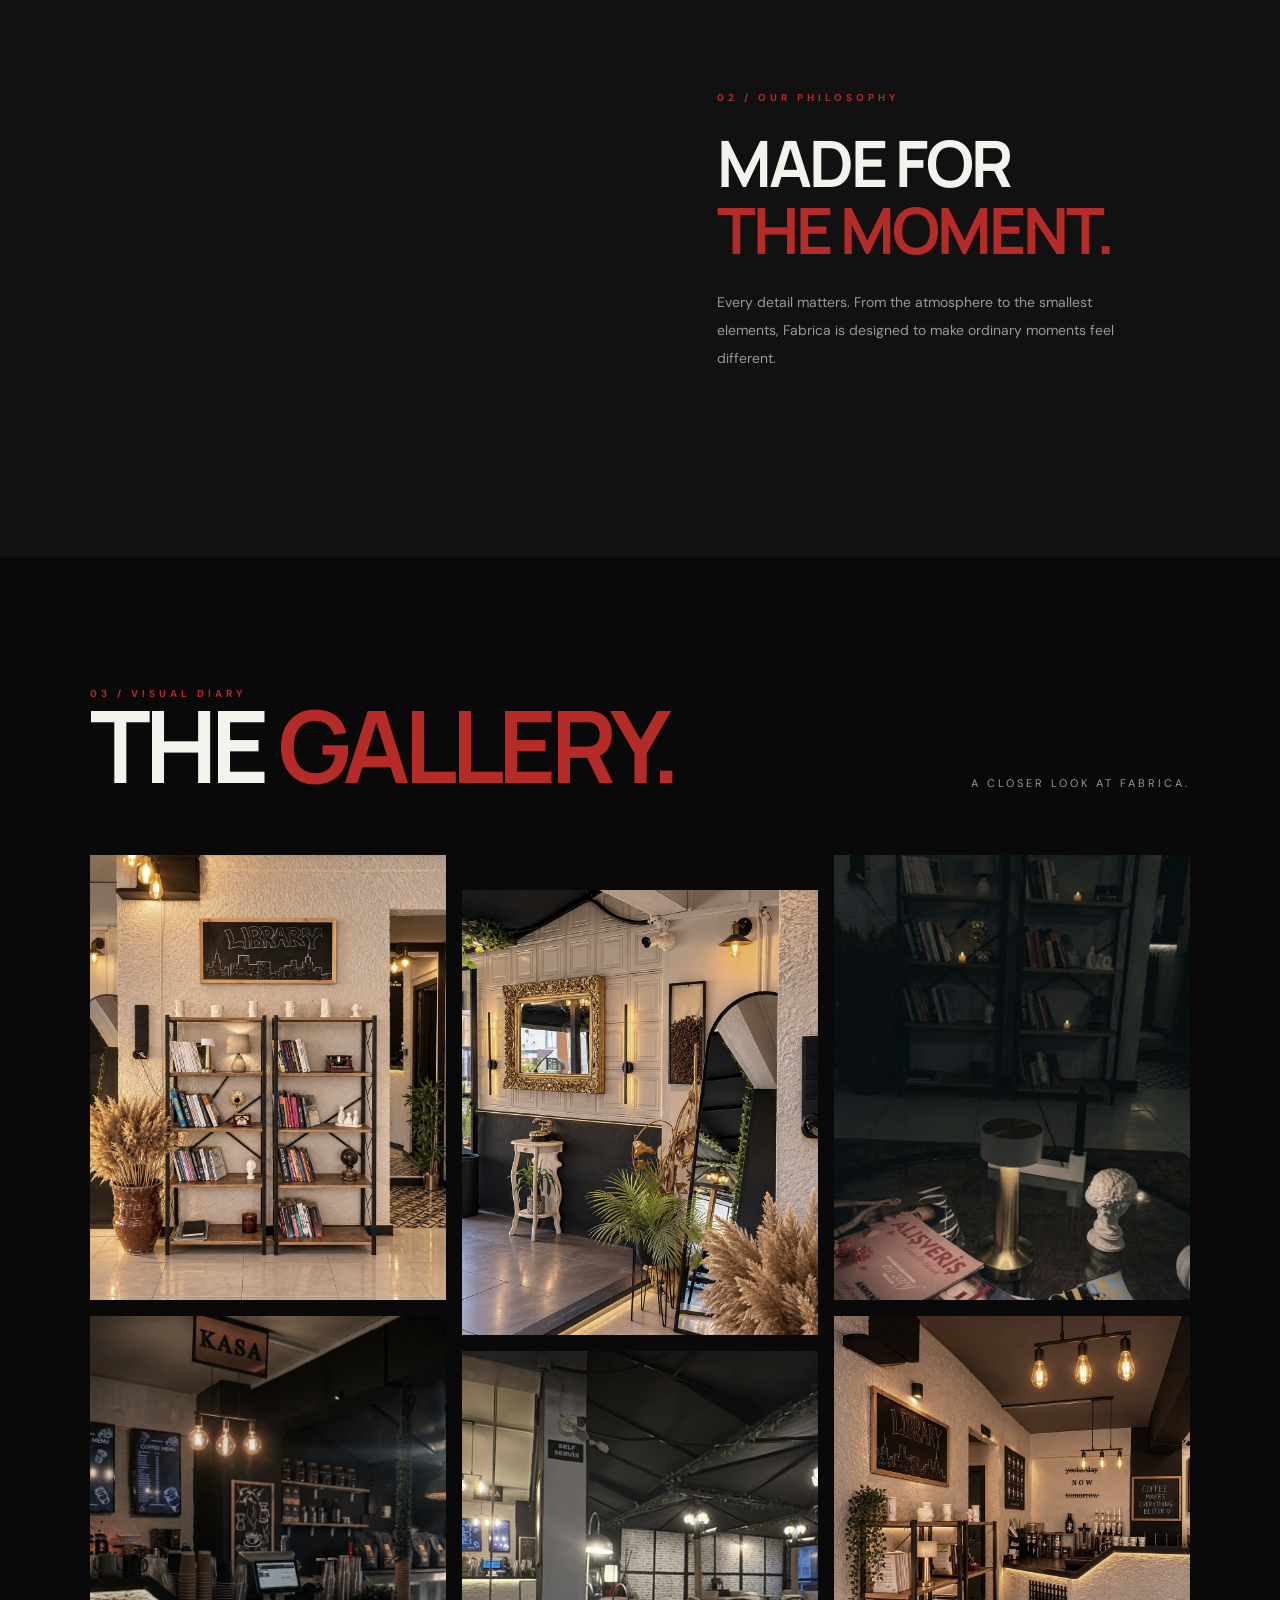
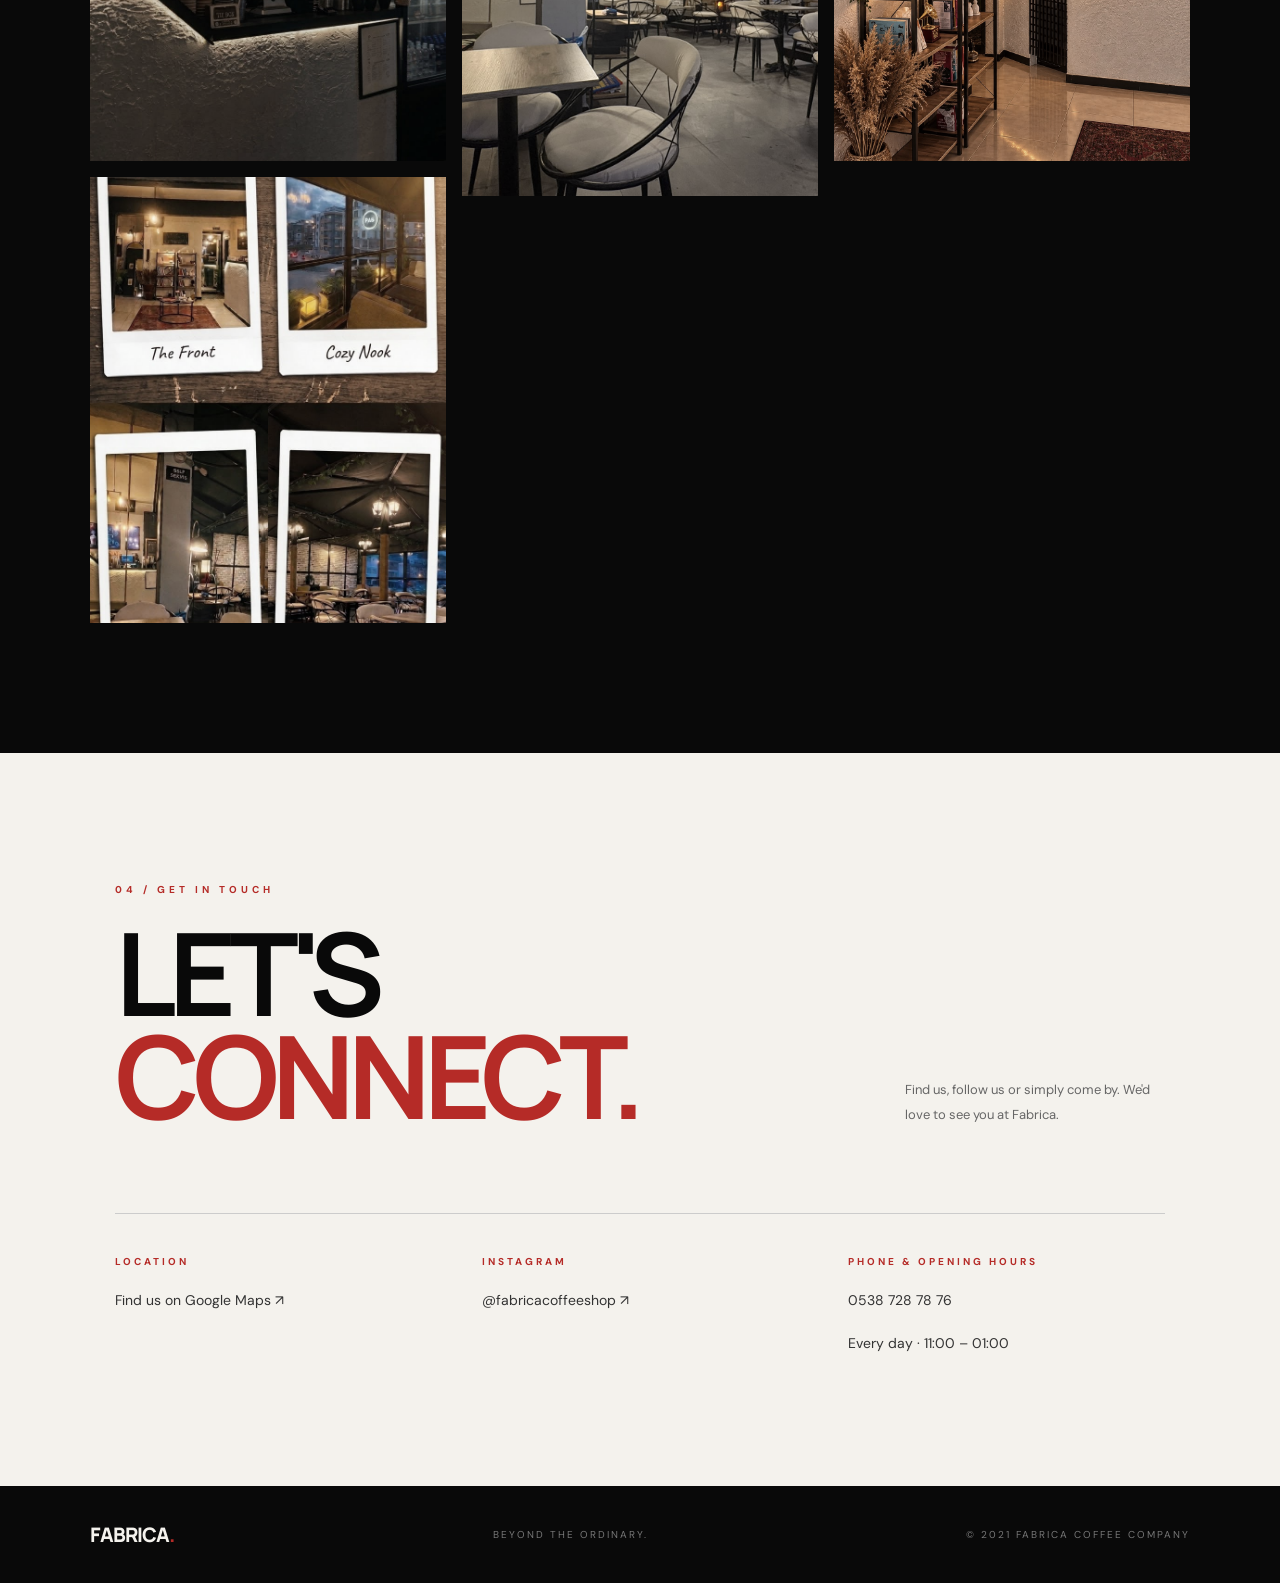
==== commit 777aa234: "menu eklendi" ====
--- a/index.html
+++ b/index.html
@@ -584,6 +584,7 @@
 
     <nav>
         <a href="#home" class="active">HOME</a>
+         <a href="menu.html" target="_blank">MENU</a>
         <a href="#gallery">GALLERY</a>
         <a href="#contact">CONTACT</a>
     </nav>
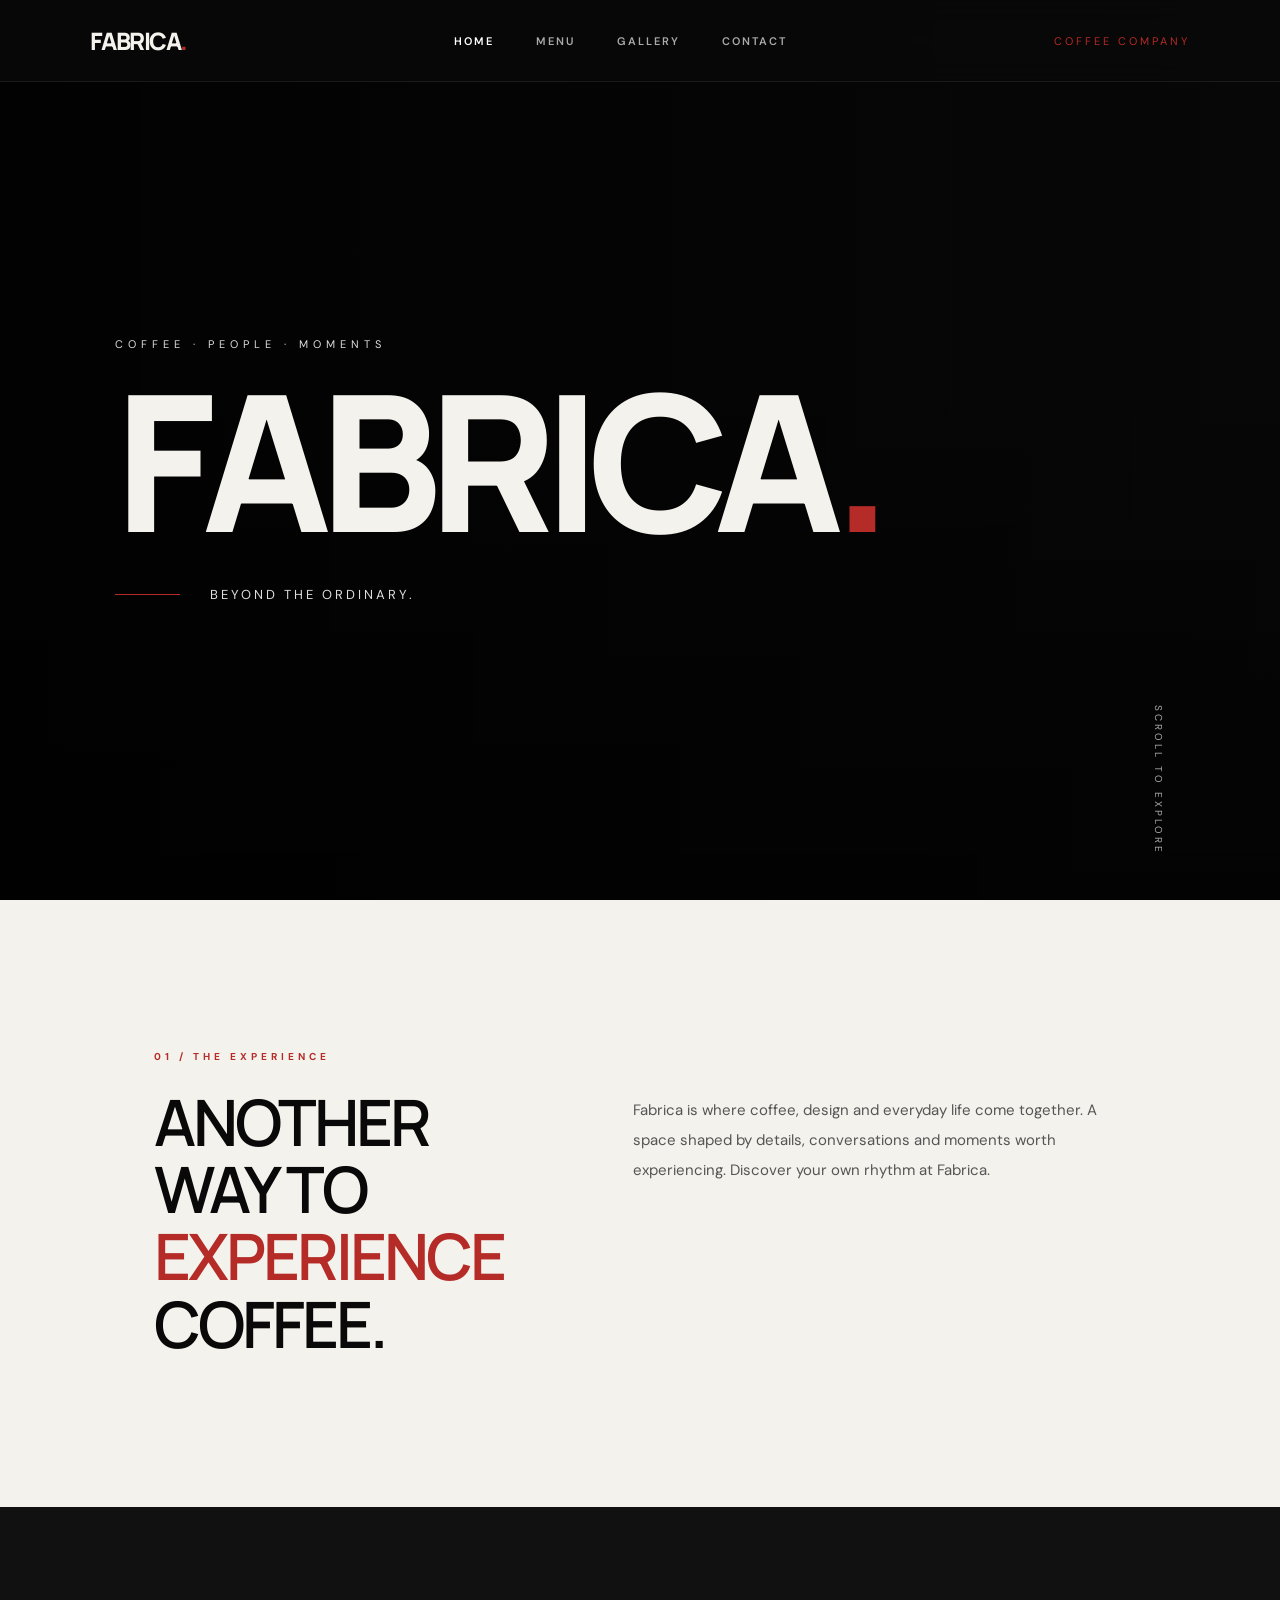
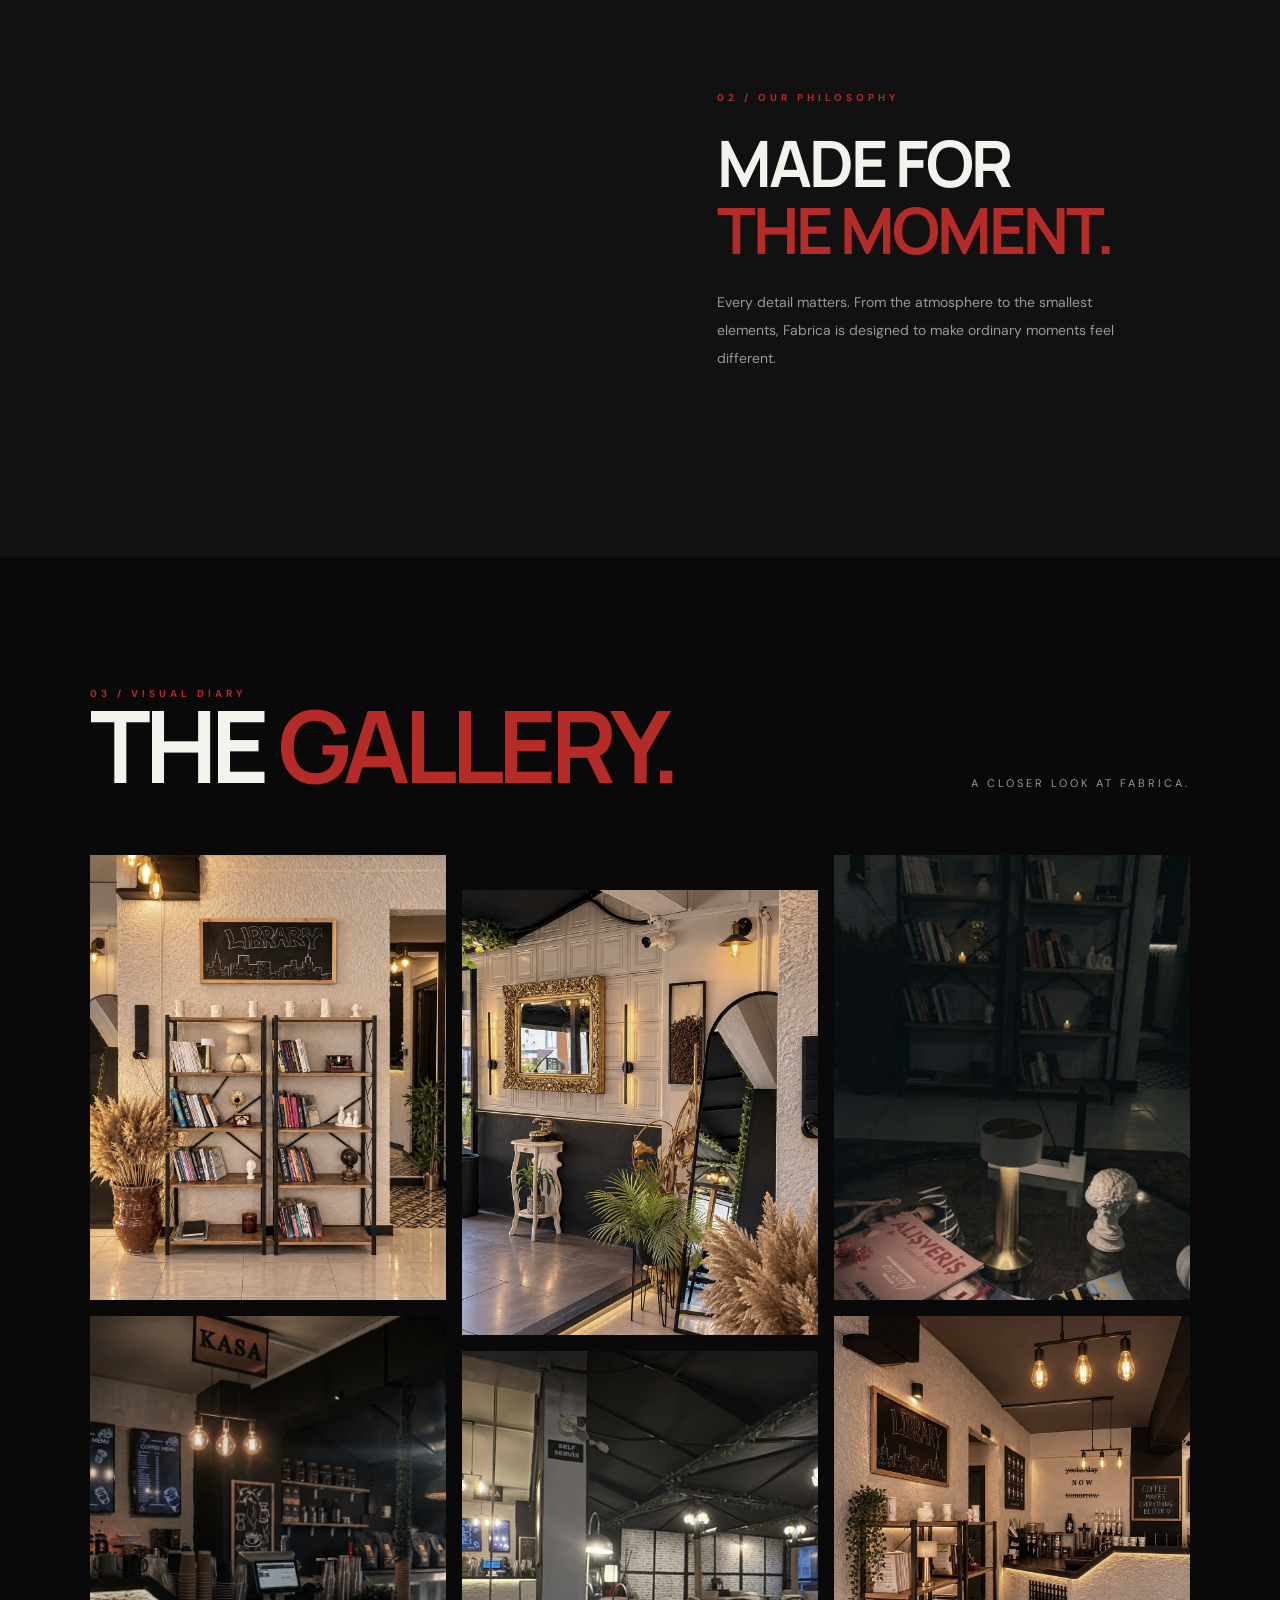
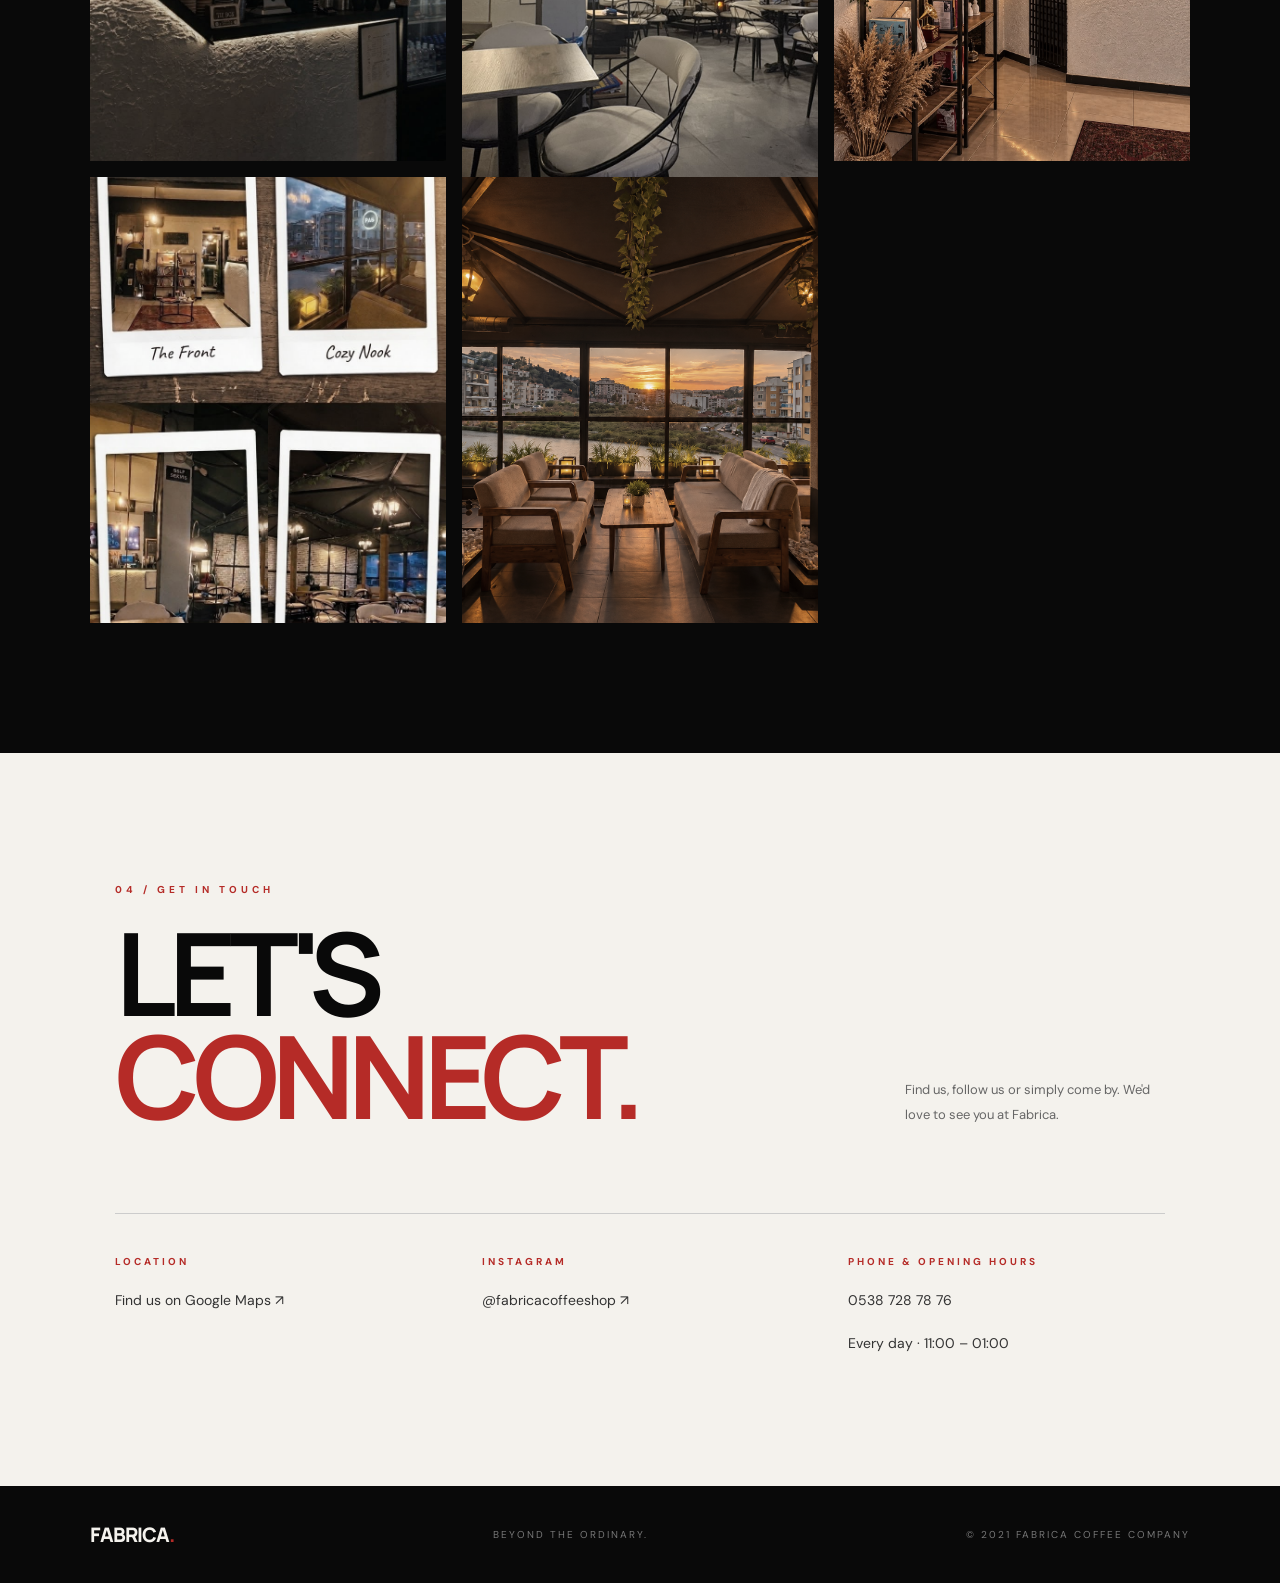
==== commit fb3a1cf9: "foto" ====
--- a/index.html
+++ b/index.html
@@ -684,6 +684,10 @@
                 <img src="images/gallery-07.jpeg" alt="Fabrica Coffee 7">
             </button>
 
+            <button class="gallery-item" type="button">
+                  <img src="images/gallery-08.png" alt="Fabrica Coffee 8">
+             </button>
+
         </div>
     </section>
 
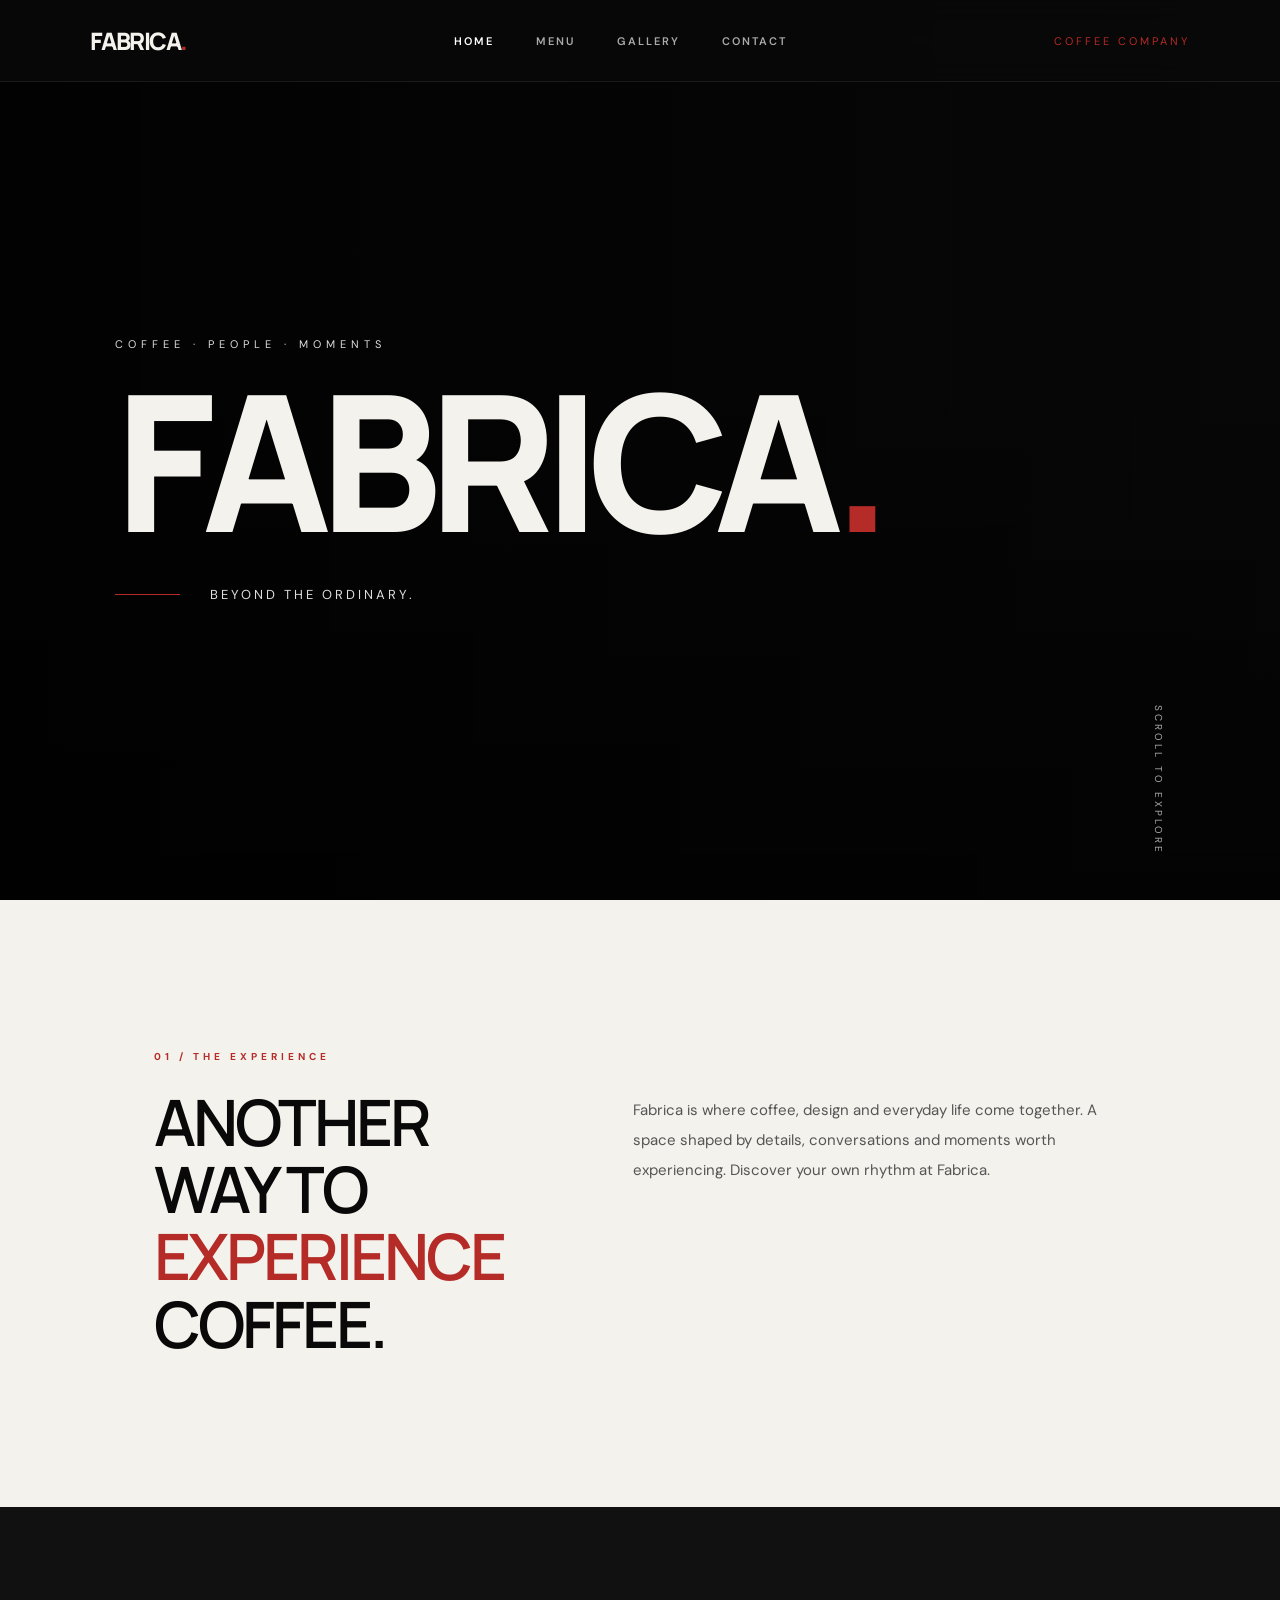
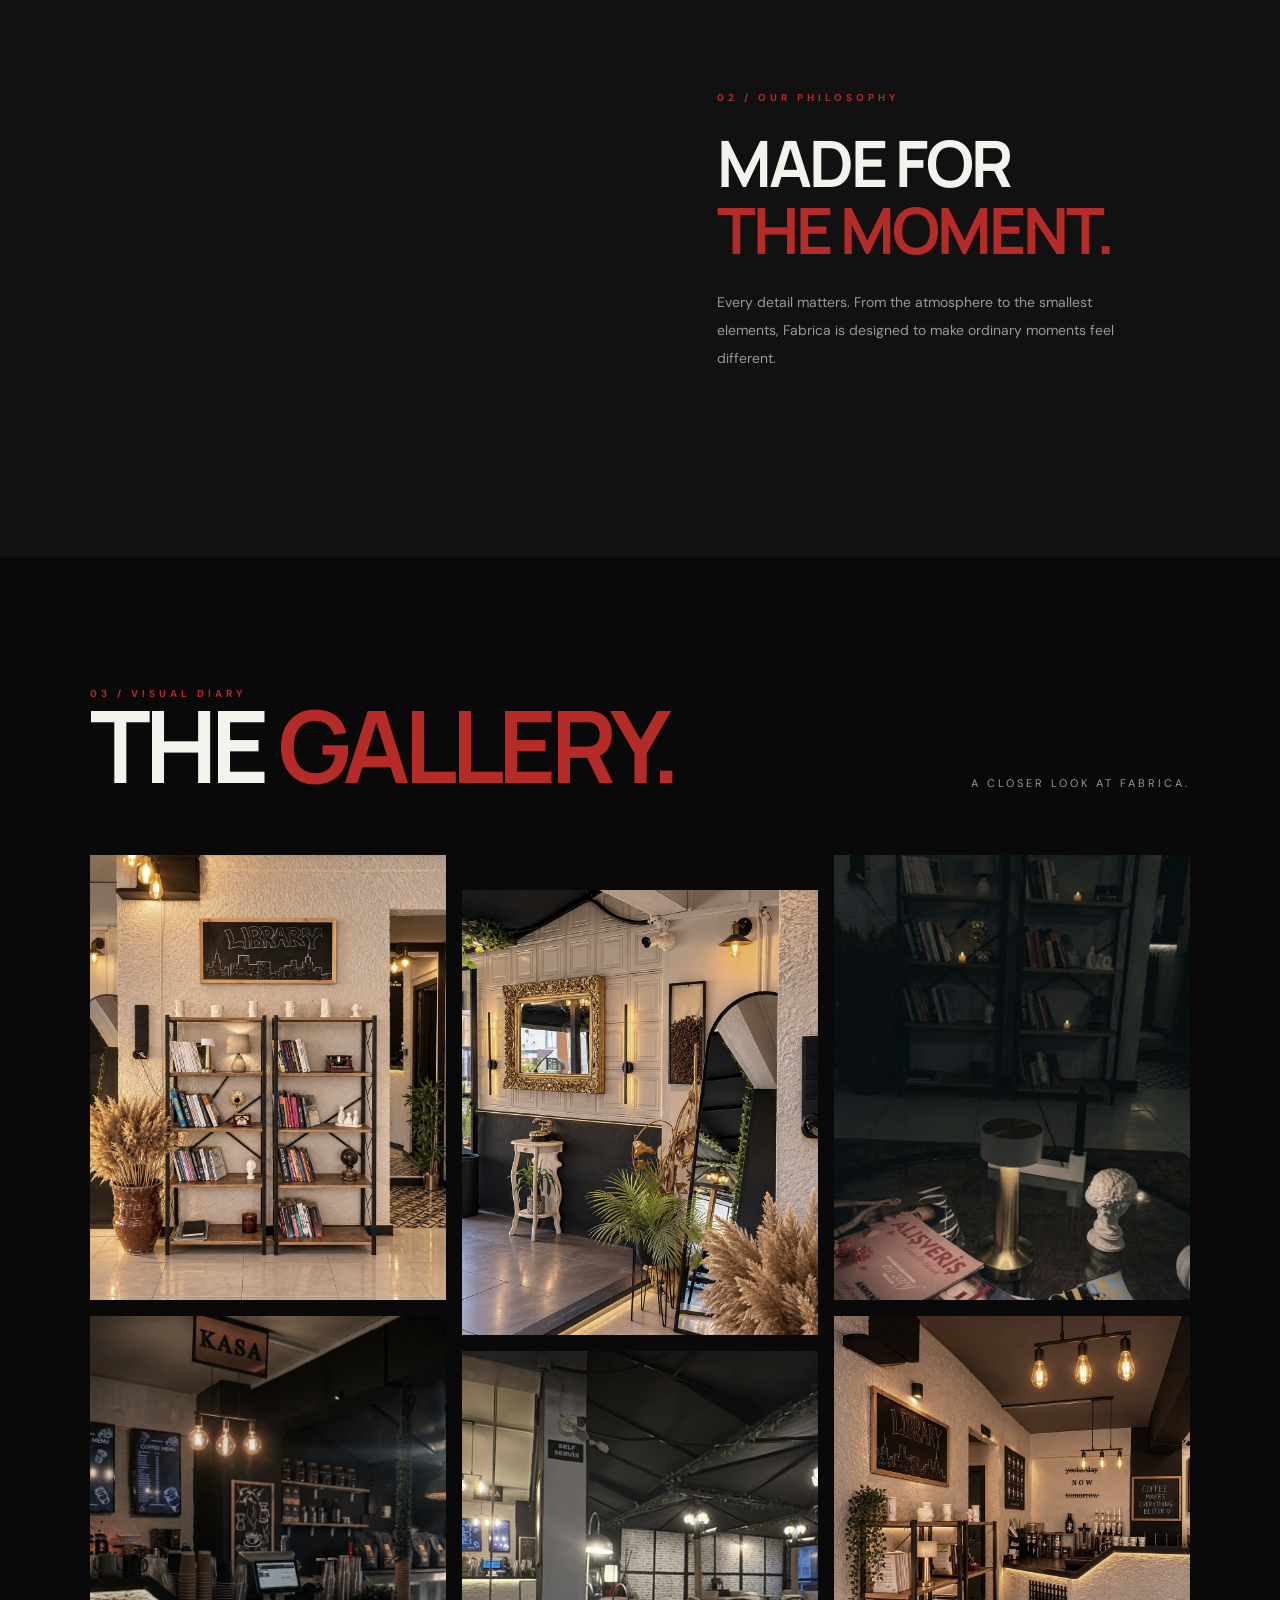
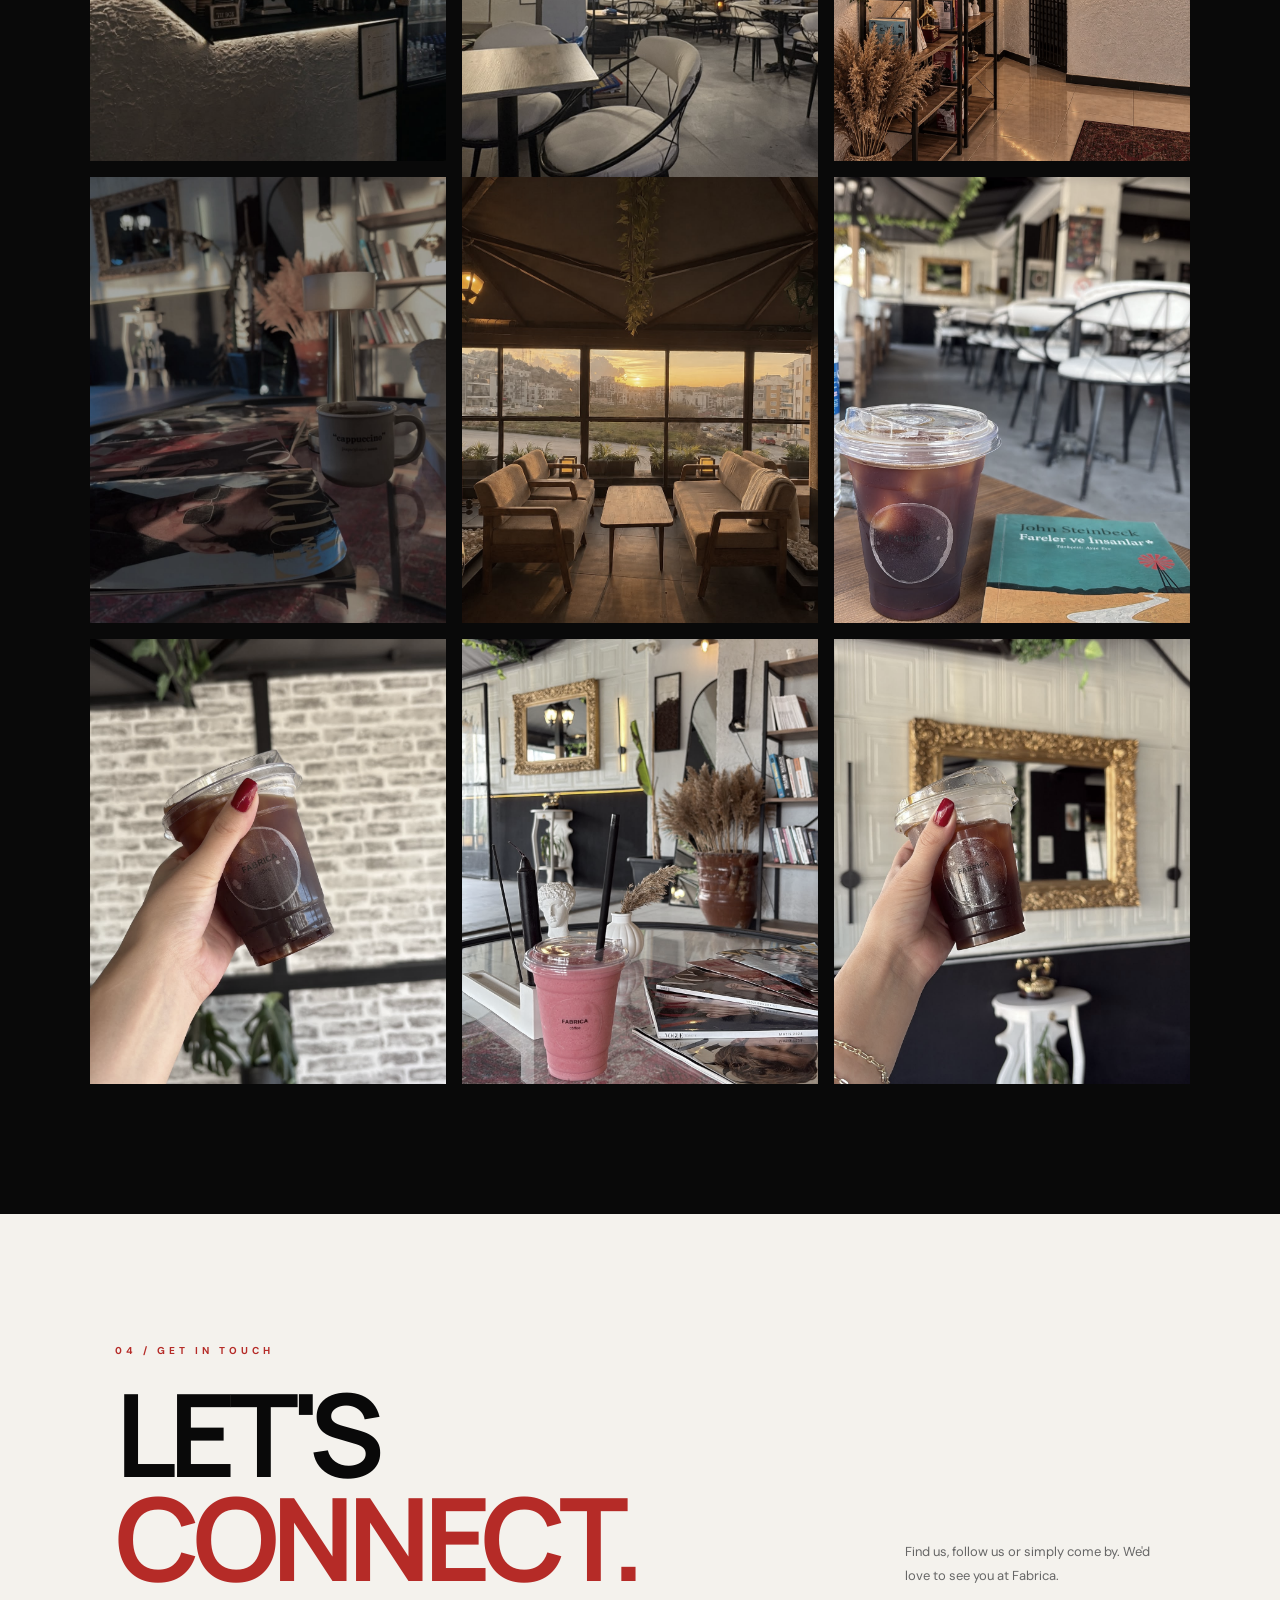
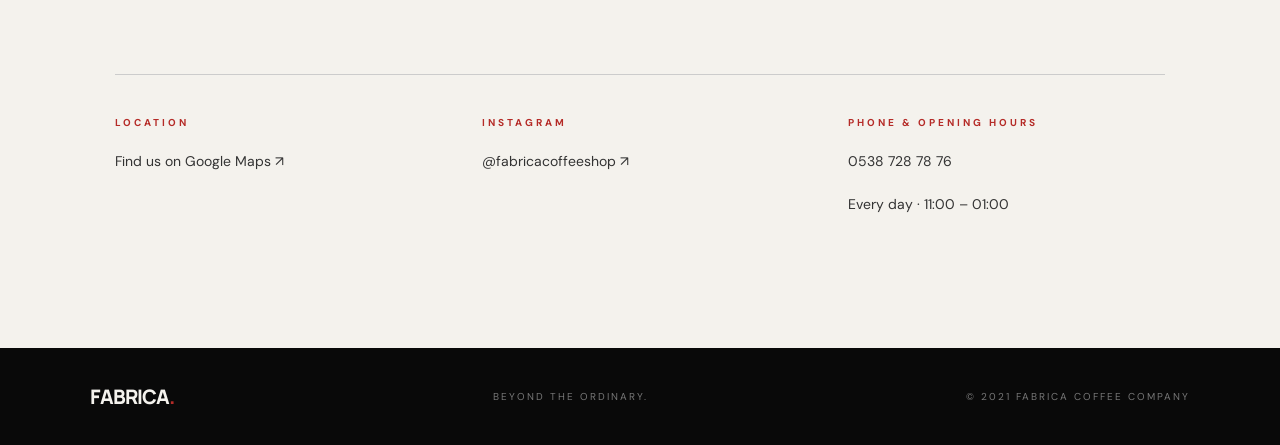
==== commit 917b8be5: "galerifoto" ====
--- a/index.html
+++ b/index.html
@@ -685,9 +685,24 @@
             </button>
 
             <button class="gallery-item" type="button">
-                  <img src="images/gallery-08.png" alt="Fabrica Coffee 8">
+                  <img src="images/gallery-08.jpeg" alt="Fabrica Coffee 8">
              </button>
 
+             <button class="gallery-item" type="button">
+                <img src="images/gallery-09.jpeg" alt="Fabrica Coffee 9">
+            </button>
+
+            <button class="gallery-item" type="button">
+                <img src="images/gallery-10.jpeg" alt="Fabrica Coffee 10">
+            </button>
+
+            <button class="gallery-item" type="button">
+                <img src="images/gallery-11.jpeg" alt="Fabrica Coffee 11">
+            </button>
+
+            <button class="gallery-item" type="button">
+                <img src="images/gallery-12.jpeg" alt="Fabrica Coffee 12">
+            </button>
         </div>
     </section>
 
